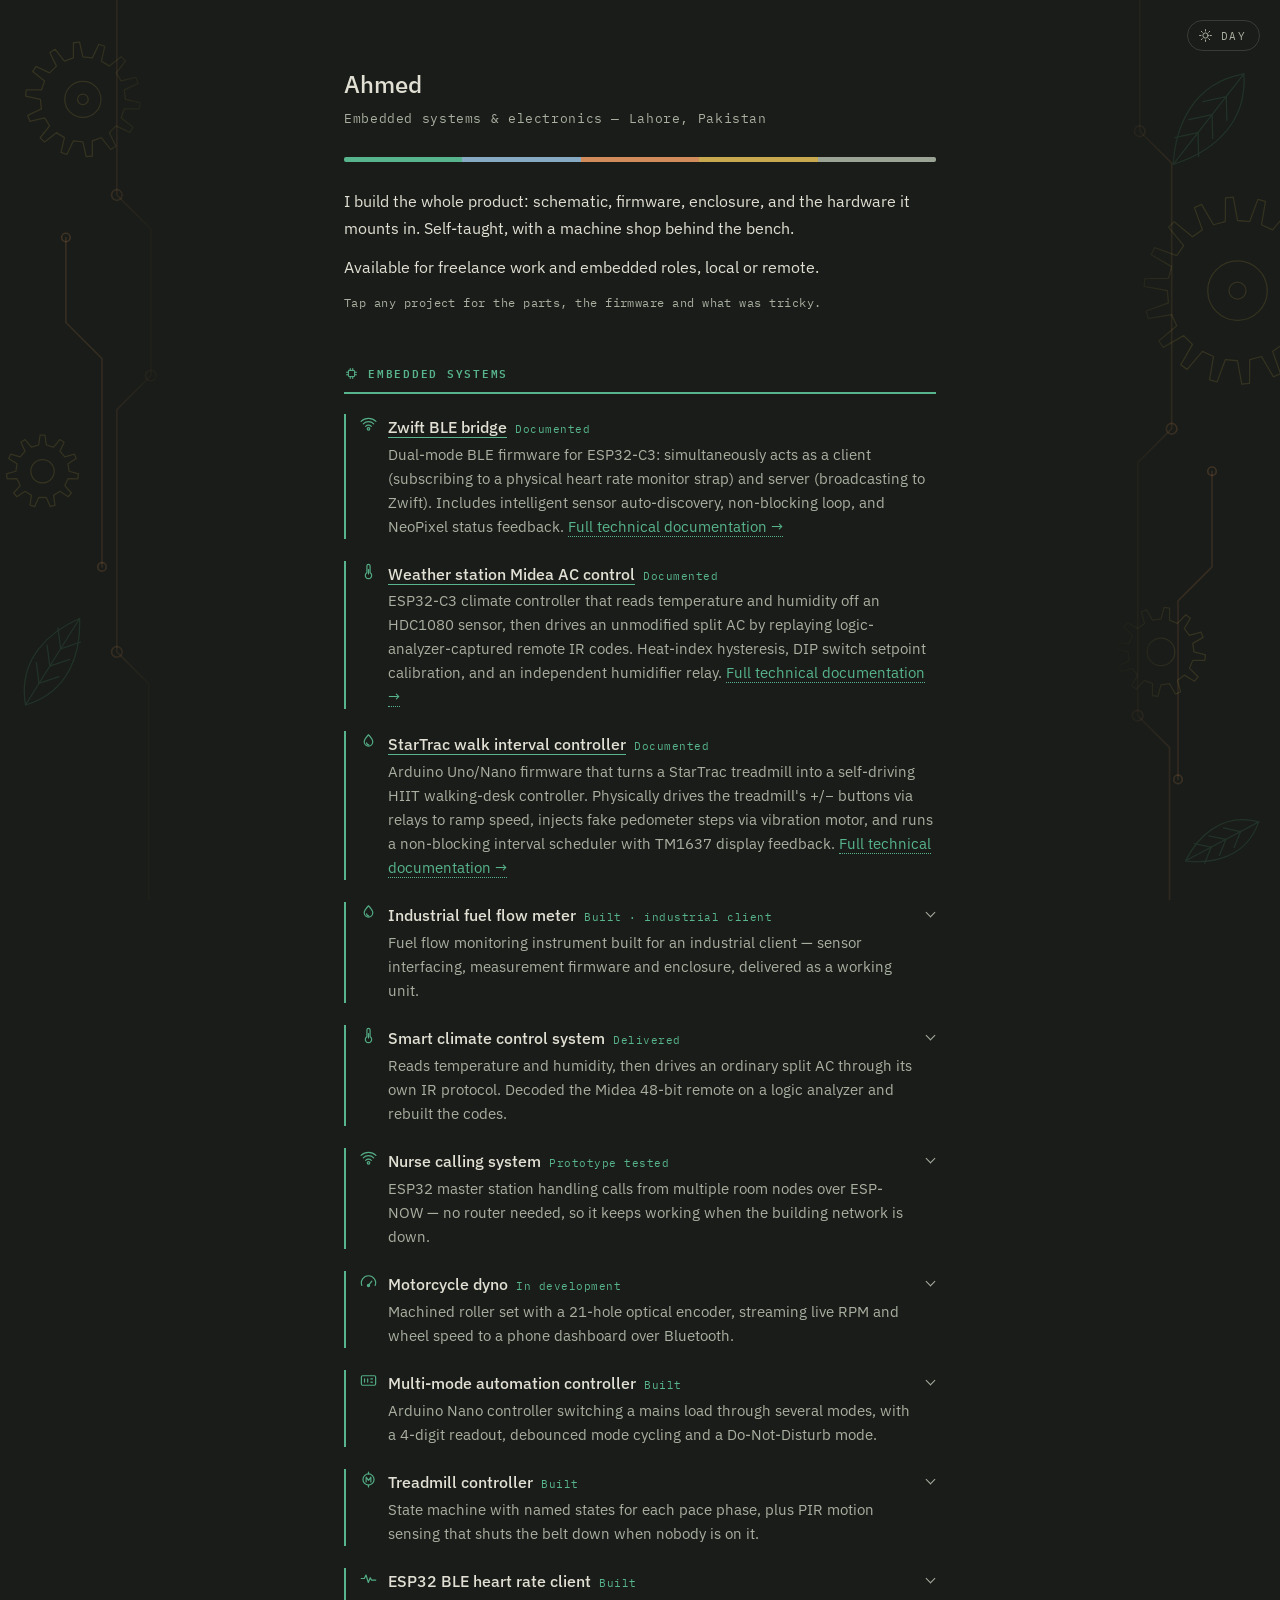
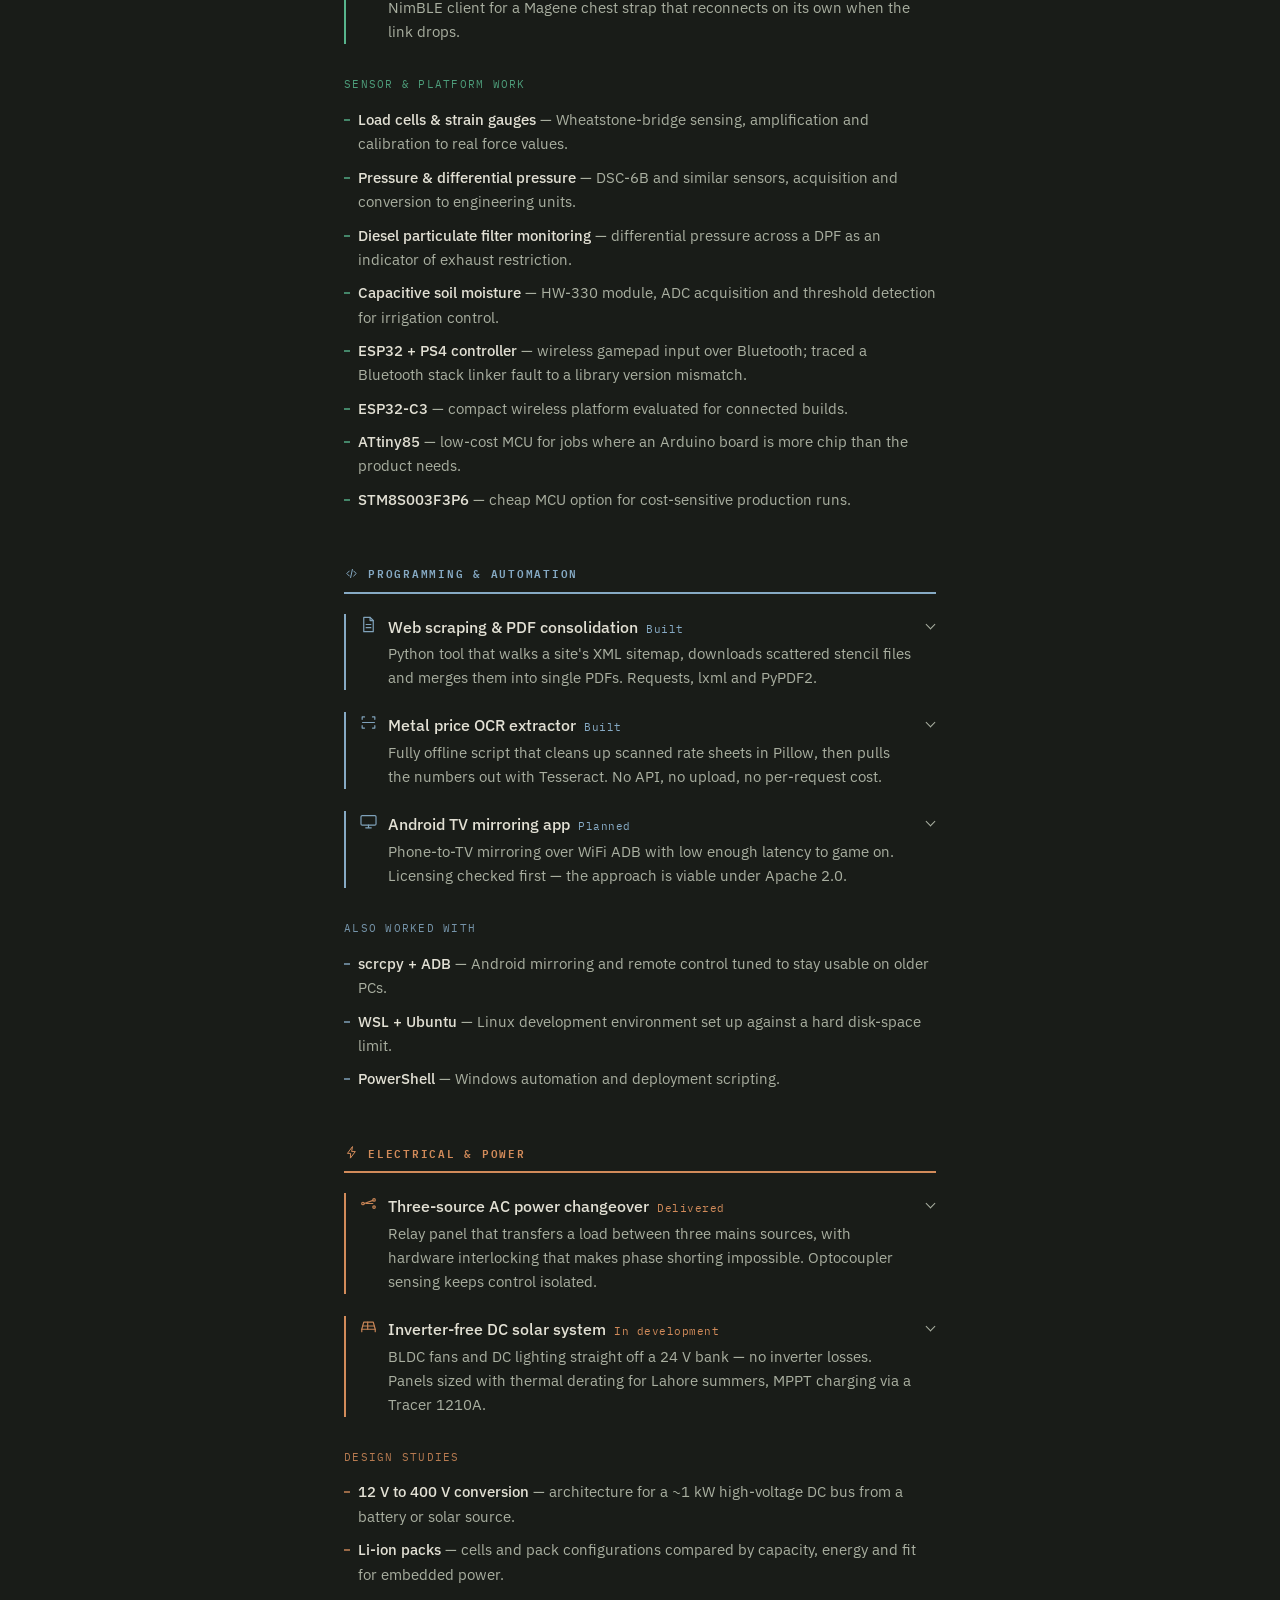
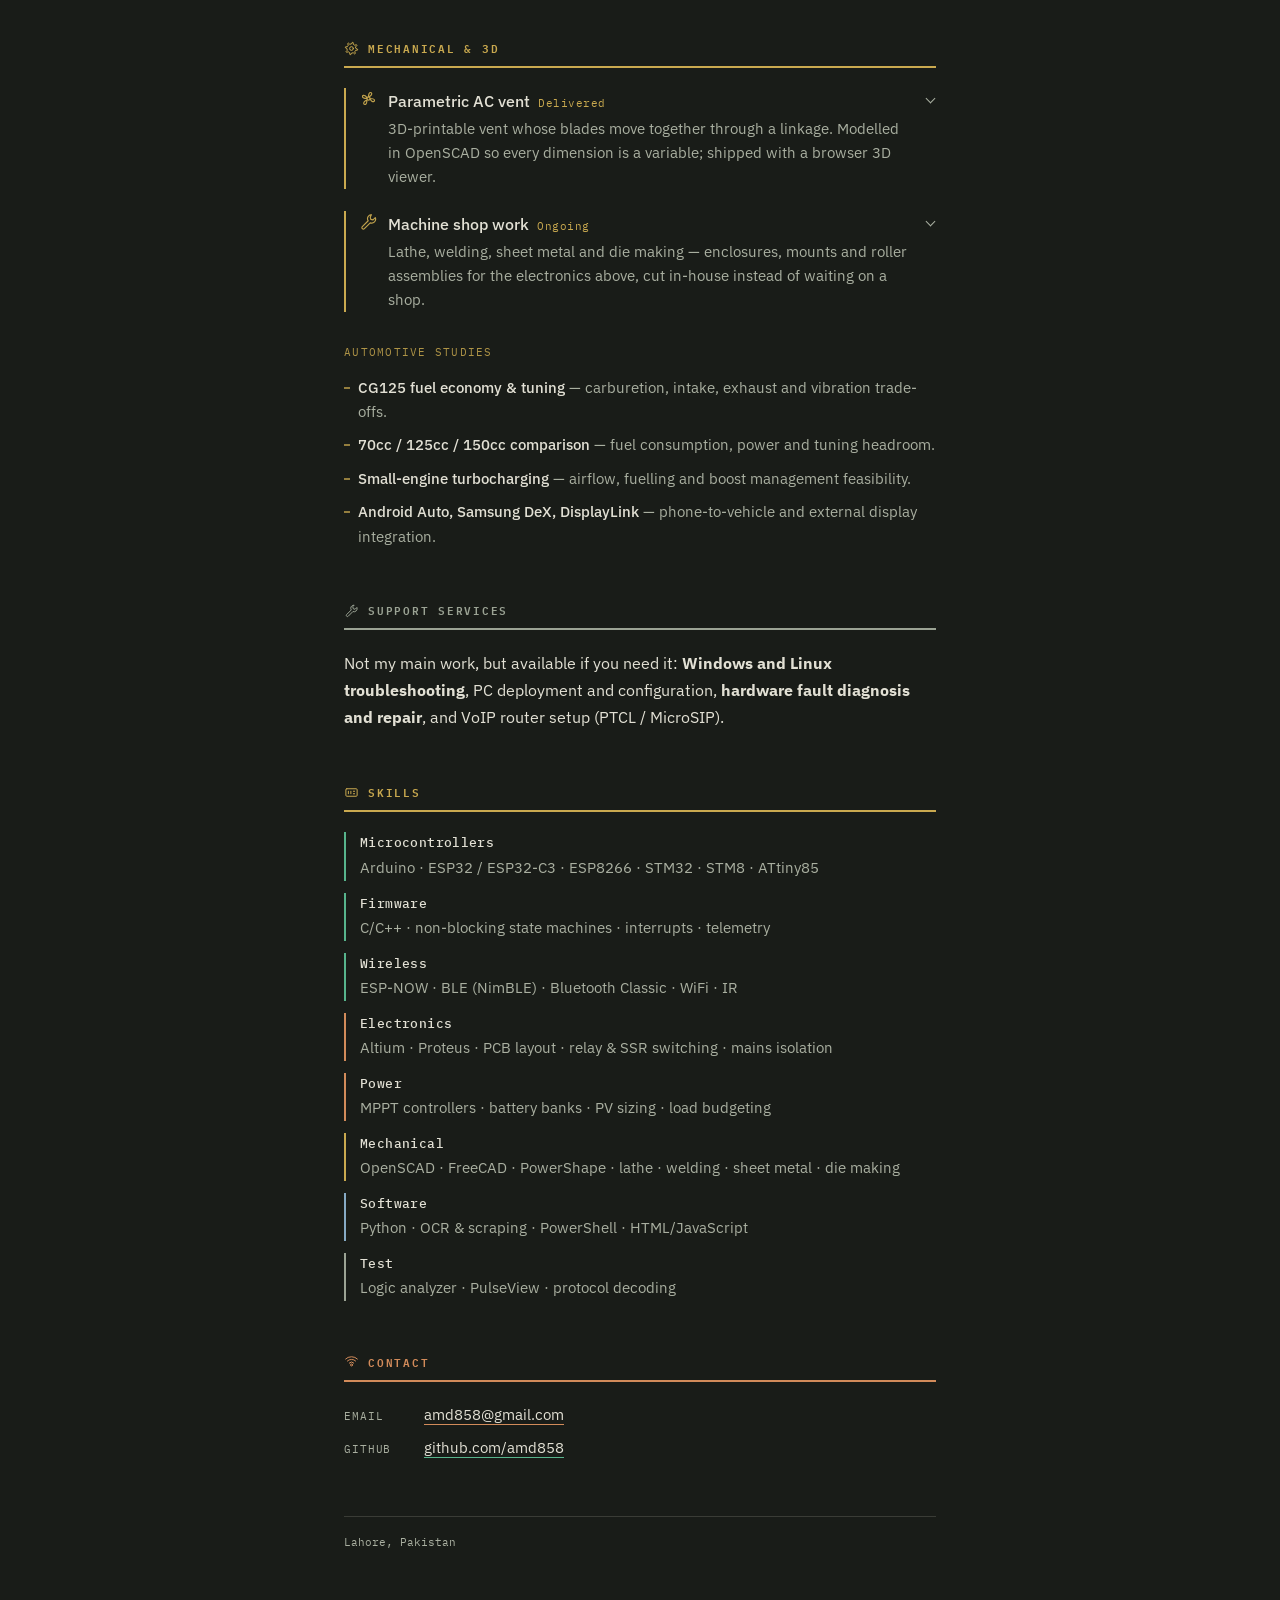
==== index.html @ 2e960e80 "Rebuild project docs with sidebar TOC, diagrams, and function reference Replace all three embedded-s" ====
<!DOCTYPE html>
<html lang="en" data-theme="dark">
<head>
<meta charset="utf-8">
<meta name="viewport" content="width=device-width, initial-scale=1">
<title>Ahmed — Embedded Systems &amp; Electronics</title>
<meta name="description" content="Embedded systems and electronics developer in Lahore, Pakistan. Firmware, sensors, automation, power electronics and Python automation.">
<link rel="preconnect" href="https://fonts.googleapis.com">
<link rel="preconnect" href="https://fonts.gstatic.com" crossorigin>
<link href="https://fonts.googleapis.com/css2?family=IBM+Plex+Mono:wght@400;500&family=IBM+Plex+Sans:wght@400;500;600&display=swap" rel="stylesheet">
<style>
:root{
  --mono:"IBM Plex Mono",ui-monospace,Menlo,monospace;
  --accent:var(--green);
}
/* ---- night: warm graphite, low glare ---- */
html[data-theme="dark"]{
  color-scheme:dark;
  --paper:#191C18;   --ink:#E2E0D4;   --dim:#A9AFA0;
  --line:rgba(226,224,212,.16);
  --green:#57B48C;   --steel:#86AAC4; --copper:#D28B5A;
  --brass:#C9A94F;   --slate:#9BA394;
  --art-mech:.16; --art-trace:.15; --art-pad:.20; --art-leaf:.15;
  --weight:500;
}
/* ---- day: warm board stock, never pure white ---- */
html[data-theme="light"]{
  color-scheme:light;
  --paper:#E9E7DD;   --ink:#1B1D14;   --dim:#4E5348;
  --line:rgba(27,29,20,.16);
  --green:#0E5A3E;   --steel:#2E4A5E; --copper:#8F4A1E;
  --brass:#6F5417;   --slate:#414A42;
  --art-mech:.20; --art-trace:.18; --art-pad:.24; --art-leaf:.20;
  --weight:600;
}
*{box-sizing:border-box}
body{
  margin:0 auto; max-width:640px; padding:64px 24px 80px;
  background:var(--paper); color:var(--ink);
  font-family:"IBM Plex Sans",-apple-system,BlinkMacSystemFont,"Segoe UI",sans-serif;
  font-size:16px; line-height:1.68; -webkit-font-smoothing:antialiased;
  text-rendering:optimizeLegibility;
}
h1{font-size:1.5rem; font-weight:var(--weight); margin:0 0 4px; letter-spacing:.005em;
  color:var(--ink)}
.role{font-family:var(--mono); font-size:12.5px; letter-spacing:.05em;
  color:var(--dim); margin:0 0 28px}
.band{display:flex; height:5px; margin:0 0 26px; border-radius:2px; overflow:hidden}
.band i{flex:1}
.band i:nth-child(1){background:var(--green)}
.band i:nth-child(2){background:var(--steel)}
.band i:nth-child(3){background:var(--copper)}
.band i:nth-child(4){background:var(--brass)}
.band i:nth-child(5){background:var(--slate)}
.intro{margin:0 0 12px}
.hint{font-family:var(--mono); font-size:11.5px; color:var(--dim);
  letter-spacing:.04em}
section{--accent:var(--green)}
section.s-code{--accent:var(--steel)}
section.s-power{--accent:var(--copper)}
section.s-mech{--accent:var(--brass)}
section.s-support{--accent:var(--slate)}
h2{font-family:var(--mono); font-size:11px; font-weight:600;
  letter-spacing:.16em; text-transform:uppercase; color:var(--accent);
  margin:52px 0 20px; padding-bottom:9px; border-bottom:2px solid var(--accent);
  display:flex; align-items:center; gap:9px}
h2::before{content:""; width:9px; height:9px; background:var(--accent);
  border-radius:2px; flex:none}
.item{margin:0 0 22px; padding-left:14px; border-left:2px solid var(--accent)}
.item h3{color:var(--ink)}
.item h3{font-size:16px; font-weight:var(--weight); margin:0 0 2px; display:inline}
.tag{font-family:var(--mono); font-size:10.5px; color:var(--accent);
  letter-spacing:.05em; margin-left:8px; white-space:nowrap}
.item p{margin:2px 0 0; color:var(--dim); font-size:15px; line-height:1.6}
.sub{font-family:var(--mono); font-size:10.5px; letter-spacing:.12em;
  text-transform:uppercase; color:var(--accent); opacity:.85; margin:32px 0 14px}
.mini{margin:0 0 9px; font-size:14.5px; color:var(--dim); padding-left:14px;
  position:relative}
.mini::before{content:""; position:absolute; left:0; top:11px; width:6px; height:2px;
  background:var(--accent); opacity:.7}
.mini b{color:var(--ink); font-weight:var(--weight)}
.skills{margin:0; padding:0; list-style:none}
.skills li{margin-bottom:12px; font-size:15px; color:var(--dim)}
.skills li{padding-left:14px; border-left:2px solid var(--line)}
.skills li:nth-child(1),.skills li:nth-child(2),.skills li:nth-child(3){border-color:var(--green)}
.skills li:nth-child(4),.skills li:nth-child(5){border-color:var(--copper)}
.skills li:nth-child(6){border-color:var(--brass)}
.skills li:nth-child(7){border-color:var(--steel)}
.skills li:nth-child(8){border-color:var(--slate)}
.skills b{display:block; color:var(--ink); font-weight:var(--weight); font-size:13px;
  font-family:var(--mono); letter-spacing:.03em; margin-bottom:1px}
.contact{margin:0; padding:0; list-style:none}
.contact li{margin-bottom:8px; font-size:15px}
.contact a{color:var(--ink); text-decoration:none; border-bottom:1px solid var(--copper)}
.contact a:hover{color:var(--copper)}
.contact li:nth-child(2) a{border-color:var(--green)}
.contact li:nth-child(3) a{border-color:var(--steel)}
.contact li:nth-child(4) a{border-color:var(--brass)}
.contact span{font-family:var(--mono); font-size:11px; color:var(--dim);
  letter-spacing:.08em; text-transform:uppercase; margin-right:10px; display:inline-block;
  min-width:70px}
footer{margin-top:56px; padding-top:16px; border-top:1px solid var(--line);
  font-family:var(--mono); font-size:11px; color:var(--dim)}
:focus-visible{outline:2px solid var(--copper); outline-offset:2px}

/* ---------- expandable project detail ---------- */
details.item{padding-left:42px}
details.item summary{list-style:none; cursor:pointer; display:block; padding-right:22px}
details.item summary::-webkit-details-marker{display:none}
details.item summary:hover h3{color:var(--accent)}
.chev{position:absolute; right:2px; top:7px; width:7px; height:7px;
  border-right:1.5px solid var(--dim); border-bottom:1.5px solid var(--dim);
  transform:rotate(45deg); transition:transform .25s ease, border-color .25s ease}
details[open] .chev{transform:rotate(-135deg); border-color:var(--accent)}
details.item summary:hover .chev{border-color:var(--accent)}
.detail{margin:12px 0 4px; border-top:1px solid var(--line); padding-top:12px}
.detail .row{display:grid; grid-template-columns:78px 1fr; gap:12px; margin-bottom:9px}
.detail dt{font-family:var(--mono); font-size:10px; letter-spacing:.11em; text-transform:uppercase;
  color:var(--accent); padding-top:3px}
.detail dd{margin:0; font-size:14.5px; color:var(--dim); line-height:1.55}
.todo{font-style:italic; opacity:.75}
@media(max-width:520px){
  .detail .row{grid-template-columns:1fr; gap:2px; margin-bottom:12px}
  .detail dt{padding-top:0}
}


/* ---------- project & section symbols ---------- */
.item{position:relative; padding-left:42px}
.ico{position:absolute; left:13px; top:1px; width:19px; height:19px;
  fill:none; stroke:var(--accent); stroke-width:1.5;
  stroke-linecap:round; stroke-linejoin:round; opacity:.95}
h2 svg{width:15px; height:15px; fill:none; stroke:currentColor; stroke-width:1.6;
  stroke-linecap:round; stroke-linejoin:round; flex:none}
h2::before{display:none}
@media(max-width:420px){.item{padding-left:36px} .ico{left:10px; width:17px; height:17px}}


/* ---------- day / night switch ---------- */
.theme{position:fixed; top:20px; right:20px; z-index:5;
  display:flex; align-items:center; gap:8px;
  background:none; border:1px solid var(--line); border-radius:100px;
  padding:7px 13px 7px 10px; cursor:pointer; color:var(--dim);
  font-family:var(--mono); font-size:10.5px; letter-spacing:.12em; text-transform:uppercase;
  transition:color .3s, border-color .3s}
.theme:hover{color:var(--ink); border-color:var(--accent)}
.theme svg{width:15px; height:15px; fill:none; stroke:currentColor; stroke-width:1.6;
  stroke-linecap:round; flex:none}
.theme .moon{display:none}
html[data-theme="light"] .theme .sun{display:none}
html[data-theme="light"] .theme .moon{display:block}
@media(max-width:520px){.theme{top:12px; right:12px; padding:7px 10px}
  .theme .label{display:none}}

/* slow day <-> night crossfade — about two seconds, no hard flip */
body{transition:background-color 1.9s cubic-bezier(.4,0,.2,1)}
section,.item,.skills li,footer,.theme,.band i,h2,.deco-svg g{
  transition:border-color 1.9s cubic-bezier(.4,0,.2,1),
    stroke 1.9s cubic-bezier(.4,0,.2,1),
    fill 1.9s cubic-bezier(.4,0,.2,1),
    opacity 1.9s cubic-bezier(.4,0,.2,1)}

/* the change rolls down the page: each section turns a beat after the one above */
section:nth-of-type(1){transition-delay:.10s}
section:nth-of-type(2){transition-delay:.20s}
section:nth-of-type(3){transition-delay:.30s}
section:nth-of-type(4){transition-delay:.40s}
section:nth-of-type(5){transition-delay:.50s}
section:nth-of-type(6){transition-delay:.60s}
section:nth-of-type(7){transition-delay:.70s}
.deco-svg g{transition-delay:.25s}

/* text turns over quickly at the halfway mark, while the page is mid-tone —
   fading it slowly would drag every word through a moment of no contrast */
h1,h2,h3,p,li,a,span,b,footer,.role,.tag,.sub{
  transition:color .45s linear .8s}
.theme{transition:color .45s linear .8s, border-color 1.9s cubic-bezier(.4,0,.2,1),
  opacity .4s ease}

/* a slow band of light travelling across, like the sun going down */
.sweep{position:fixed; inset:-30% -60%; z-index:4; pointer-events:none; opacity:0;
  background:linear-gradient(115deg, transparent 30%, var(--accent) 50%, transparent 70%)}
.sweep.on{animation:sweep 2.2s cubic-bezier(.36,0,.25,1)}
@keyframes sweep{
  0%{opacity:0; transform:translate3d(-38%,-22%,0)}
  30%{opacity:.10}
  62%{opacity:.10}
  100%{opacity:0; transform:translate3d(38%,22%,0)}
}
.theme.busy{opacity:.5; pointer-events:none}

@media(prefers-reduced-motion:reduce){
  body,section,.item,.skills li,footer,.theme,.band i,h2,.deco-svg g,
  h1,h3,p,li,a,span,b,.role,.tag,.sub{
    transition:background-color .3s linear, color .3s linear, border-color .3s linear;
    transition-delay:0s}
  .sweep.on{animation:none}
}


/* ---------- background: gears, traces, leaves ---------- */
.deco{position:fixed; top:0; bottom:0; width:170px; pointer-events:none; z-index:0;
  overflow:hidden}
.deco-l{left:0; -webkit-mask-image:linear-gradient(to right,#000 55%,transparent 100%);
  mask-image:linear-gradient(to right,#000 55%,transparent 100%)}
.deco-r{right:0; -webkit-mask-image:linear-gradient(to left,#000 55%,transparent 100%);
  mask-image:linear-gradient(to left,#000 55%,transparent 100%)}
.deco-svg{width:100%; height:100%; display:block}
.deco-svg g{fill:none; stroke-linecap:round; stroke-linejoin:round}
.ln-mech{stroke:var(--brass); stroke-width:1.2; opacity:var(--art-mech)}
.ln-trace{stroke:var(--copper); stroke-width:1.6; opacity:var(--art-trace)}
.ln-pad{stroke:var(--copper); stroke-width:1.6; fill:var(--paper); opacity:var(--art-pad)}
.ln-leaf{stroke:var(--green); stroke-width:1.2; opacity:var(--art-leaf)}
body>h1,body>.role,body>.band,body>.intro,body>section,body>footer{position:relative; z-index:1}
@media(max-width:1040px){.deco{display:none}}
@media(prefers-reduced-motion:no-preference){
  .deco-svg{animation:deco-in 1.2s ease both}
  @keyframes deco-in{from{opacity:0}to{opacity:1}}
}

</style>
</head>
<body>
<svg class="sprite" aria-hidden="true" style="display:none">
<defs>
<symbol id="i-chip" viewBox="0 0 24 24"><rect x="7" y="7" width="10" height="10" rx="1"/><path d="M10 4v3M14 4v3M10 17v3M14 17v3M4 10h3M4 14h3M17 10h3M17 14h3"/></symbol>
<symbol id="i-code" viewBox="0 0 24 24"><path d="M8.5 8 4.5 12l4 4M15.5 8l4 4-4 4M13.4 5.5l-2.8 13"/></symbol>
<symbol id="i-bolt" viewBox="0 0 24 24"><path d="M13.2 3 5.5 13.4h5.1L10.2 21l7.9-10.5h-5.2z"/></symbol>
<symbol id="i-gear" viewBox="0 0 24 24"><path d="M19.4 12.0 L21.9 13.3 L21.6 14.6 L18.8 14.8 L17.2 17.2 L18.1 19.9 L17.0 20.7 L14.8 18.8 L12.0 19.4 L10.7 21.9 L9.4 21.6 L9.2 18.8 L6.8 17.2 L4.1 18.1 L3.3 17.0 L5.2 14.8 L4.6 12.0 L2.1 10.7 L2.4 9.4 L5.2 9.2 L6.8 6.8 L5.9 4.1 L7.0 3.3 L9.2 5.2 L12.0 4.6 L13.3 2.1 L14.6 2.4 L14.8 5.2 L17.2 6.8 L19.9 5.9 L20.7 7.0 L18.8 9.2 Z"/><circle cx="12" cy="12" r="3"/></symbol>
<symbol id="i-tools" viewBox="0 0 24 24"><path d="M15.6 3.4a5 5 0 0 0-4 7.7L4.2 18.5a1.8 1.8 0 0 0 2.6 2.6l7.4-7.4a5 5 0 0 0 6.4-6.6l-2.9 2.9-2.8-.7-.7-2.8z"/></symbol>
<symbol id="i-flow" viewBox="0 0 24 24"><path d="M12 3.5c3.4 3.6 5.4 6.3 5.4 8.9A5.4 5.4 0 0 1 6.6 12.4c0-2.6 2-5.3 5.4-8.9z"/><path d="M9.6 13.6a2.7 2.7 0 0 0 2.7 2.6"/></symbol>
<symbol id="i-temp" viewBox="0 0 24 24"><path d="M14 13.6V5a2 2 0 1 0-4 0v8.6a4 4 0 1 0 4 0z"/><path d="M12 9.5v5.6"/></symbol>
<symbol id="i-signal" viewBox="0 0 24 24"><circle cx="12" cy="17.5" r="1.6"/><path d="M8.4 14.4a5 5 0 0 1 7.2 0M5.4 11.2a9.3 9.3 0 0 1 13.2 0M2.6 8a13.4 13.4 0 0 1 18.8 0"/></symbol>
<symbol id="i-gauge" viewBox="0 0 24 24"><path d="M3.6 17a9 9 0 1 1 16.8 0"/><path d="M12 17l4.2-5.4"/><circle cx="12" cy="17" r="1.4"/></symbol>
<symbol id="i-display" viewBox="0 0 24 24"><rect x="3" y="6" width="18" height="12" rx="1.5"/><path d="M7 10v4M11 10v4M15 10h2M15 14h2"/></symbol>
<symbol id="i-motor" viewBox="0 0 24 24"><circle cx="12" cy="12" r="7"/><path d="M9 15V9l3 4 3-4v6M12 5V2.5M12 21.5V19"/></symbol>
<symbol id="i-pulse" viewBox="0 0 24 24"><path d="M2.8 12h4l2-4.4 3 9.4 2.4-6 1.6 3h5.4"/></symbol>
<symbol id="i-doc" viewBox="0 0 24 24"><path d="M6 3h8l4 4v14H6z"/><path d="M14 3v4h4M9 12h6M9 16h6"/></symbol>
<symbol id="i-scan" viewBox="0 0 24 24"><path d="M4 8V5h3M20 8V5h-3M4 16v3h3M20 16v3h-3"/><path d="M4.5 12h15"/></symbol>
<symbol id="i-screen" viewBox="0 0 24 24"><rect x="2.5" y="4.5" width="19" height="12" rx="1.5"/><path d="M8.5 20h7M12 16.5V20"/></symbol>
<symbol id="i-switch" viewBox="0 0 24 24"><circle cx="5" cy="12" r="1.6"/><circle cx="19" cy="7.5" r="1.6"/><circle cx="19" cy="16.5" r="1.6"/><path d="M6.6 12 17.6 8"/><path d="M9 12h8.4"/></symbol>
<symbol id="i-solar" viewBox="0 0 24 24"><path d="M3.5 15.5 6 6.5h12l2.5 9z"/><path d="M4.8 11.4h14.4M11 6.5v9M20.5 15.5v3M3.5 15.5v3"/></symbol>
<symbol id="i-fan" viewBox="0 0 24 24"><circle cx="12" cy="12" r="2"/><path d="M12 10c0-3.6.9-5.6 2.6-5.6 1.4 0 2 1.6.8 3.4-.8 1.2-2 2-3.4 2.2M14 12c3.6 0 5.6.9 5.6 2.6 0 1.4-1.6 2-3.4.8-1.2-.8-2-2-2.2-3.4M10 14c0 3.6-.9 5.6-2.6 5.6-1.4 0-2-1.6-.8-3.4.8-1.2 2-2 3.4-2.2M10 12c-3.6 0-5.6-.9-5.6-2.6 0-1.4 1.6-2 3.4-.8 1.2.8 2 2 2.2 3.4"/></symbol>
</defs>
</svg>

<button class="theme" id="themeBtn" type="button" aria-pressed="false"
  aria-label="Switch between day and night">
  <svg class="sun" viewBox="0 0 24 24" aria-hidden="true"><circle cx="12" cy="12" r="4.2"/>
    <path d="M12 2.6v2.2M12 19.2v2.2M2.6 12h2.2M19.2 12h2.2M5.3 5.3l1.6 1.6M17.1 17.1l1.6 1.6M18.7 5.3l-1.6 1.6M6.9 17.1l-1.6 1.6"/></svg>
  <svg class="moon" viewBox="0 0 24 24" aria-hidden="true">
    <path d="M20.5 14.6A8.6 8.6 0 0 1 9.4 3.5a8.6 8.6 0 1 0 11.1 11.1z"/></svg>
  <span class="label">Night</span>
</button>
<div class="sweep" id="sweep" aria-hidden="true"></div>

<div class="deco deco-l"><svg class="deco-svg" viewBox="0 0 160 900" preserveAspectRatio="xMinYMid slice" aria-hidden="true">
  <g class="ln-mech">
    <path d="M118.0 120.0 L131.9 123.1 L131.3 128.9 L117.0 128.9 L114.0 137.4 L125.2 146.2 L122.1 151.1 L109.3 144.9 L102.9 151.3 L109.1 164.1 L104.2 167.2 L95.4 156.0 L86.9 159.0 L86.9 173.3 L81.1 173.9 L78.0 160.0 L69.1 159.0 L62.9 171.9 L57.4 169.9 L60.6 156.0 L53.1 151.3 L41.9 160.2 L37.8 156.1 L46.7 144.9 L42.0 137.4 L28.1 140.6 L26.1 135.1 L39.0 128.9 L38.0 120.0 L24.1 116.9 L24.7 111.1 L39.0 111.1 L42.0 102.6 L30.8 93.8 L33.9 88.9 L46.7 95.1 L53.1 88.7 L46.9 75.9 L51.8 72.8 L60.6 84.0 L69.1 81.0 L69.1 66.7 L74.9 66.1 L78.0 80.0 L86.9 81.0 L93.1 68.1 L98.6 70.1 L95.4 84.0 L102.9 88.7 L114.1 79.8 L118.2 83.9 L109.3 95.1 L114.0 102.6 L127.9 99.4 L129.9 104.9 L117.0 111.1 Z"/><circle cx="78" cy="120" r="17"/><circle cx="78" cy="120" r="5"/>
    <path d="M65.0 470.0 L73.9 472.5 L73.2 477.1 L64.0 477.0 L61.0 483.5 L67.2 490.5 L64.1 494.0 L56.4 488.9 L50.4 492.7 L51.8 501.9 L47.3 503.2 L43.6 494.7 L36.4 494.7 L32.7 503.2 L28.2 501.9 L29.6 492.7 L23.6 488.9 L15.9 494.0 L12.8 490.5 L19.0 483.5 L16.0 477.0 L6.8 477.1 L6.1 472.5 L15.0 470.0 L16.0 463.0 L8.2 458.0 L10.1 453.8 L19.0 456.5 L23.6 451.1 L19.7 442.7 L23.6 440.2 L29.6 447.3 L36.4 445.3 L37.7 436.1 L42.3 436.1 L43.6 445.3 L50.4 447.3 L56.4 440.2 L60.3 442.7 L56.4 451.1 L61.0 456.5 L69.9 453.8 L71.8 458.0 L64.0 463.0 Z"/><circle cx="40" cy="470" r="11"/>
  </g>
  <g class="ln-trace">
    <path d="M110 -10 L110 210 L142 242 L142 380 L110 412 L110 640 L140 670 L140 910"/>
    <path d="M62 250 L62 330 L96 364 L96 560"/>
  </g>
  <g class="ln-pad">
    <circle cx="110" cy="210" r="5"/><circle cx="142" cy="380" r="5"/>
    <circle cx="110" cy="640" r="5"/><circle cx="96" cy="560" r="4"/>
    <circle cx="62" cy="250" r="4"/>
  </g>
  <g class="ln-leaf">
    <path d="M24.0 690.0 C67.2 677.4 76.1 637.7 74.9 608.6 C48.2 620.2 16.4 645.6 24.0 690.0 Z"/><path d="M24.0 690.0 L74.9 608.6"/><path d="M36.7 669.6 L55.5 663.3"/><path d="M36.7 669.6 L34.2 649.9"/><path d="M46.9 653.4 L65.7 647.0"/><path d="M46.9 653.4 L44.3 633.7"/><path d="M57.1 637.1 L75.9 630.7"/><path d="M57.1 637.1 L54.5 617.4"/>
  </g>
</svg></div>
<div class="deco deco-r"><svg class="deco-svg" viewBox="0 0 160 900" preserveAspectRatio="xMaxYMid slice" aria-hidden="true">
  <g class="ln-mech">
    <path d="M186.0 300.0 L207.9 304.0 L207.3 311.3 L185.0 311.5 L182.0 322.6 L201.2 333.8 L198.1 340.5 L177.2 333.0 L170.6 342.4 L184.8 359.6 L179.6 364.8 L162.4 350.6 L153.0 357.2 L160.5 378.1 L153.8 381.2 L142.6 362.0 L131.5 365.0 L131.3 387.3 L124.0 387.9 L120.0 366.0 L108.5 365.0 L100.8 385.9 L93.7 384.0 L97.4 362.0 L87.0 357.2 L72.6 374.1 L66.6 369.9 L77.6 350.6 L69.4 342.4 L50.1 353.4 L45.9 347.4 L62.8 333.0 L58.0 322.6 L36.0 326.3 L34.1 319.2 L55.0 311.5 L54.0 300.0 L32.1 296.0 L32.7 288.7 L55.0 288.5 L58.0 277.4 L38.8 266.2 L41.9 259.5 L62.8 267.0 L69.4 257.6 L55.2 240.4 L60.4 235.2 L77.6 249.4 L87.0 242.8 L79.5 221.9 L86.2 218.8 L97.4 238.0 L108.5 235.0 L108.7 212.7 L116.0 212.1 L120.0 234.0 L131.5 235.0 L139.2 214.1 L146.3 216.0 L142.6 238.0 L153.0 242.8 L167.4 225.9 L173.4 230.1 L162.4 249.4 L170.6 257.6 L189.9 246.6 L194.1 252.6 L177.2 267.0 L182.0 277.4 L204.0 273.7 L205.9 280.8 L185.0 288.5 Z"/><circle cx="120" cy="300" r="28"/><circle cx="120" cy="300" r="8"/>
    <path d="M79.0 640.0 L89.9 642.9 L89.2 648.1 L77.9 648.0 L74.8 655.5 L82.9 663.4 L79.6 667.6 L69.9 661.9 L63.5 666.8 L66.5 677.7 L61.6 679.7 L56.0 669.9 L48.0 671.0 L45.1 681.9 L39.9 681.2 L40.0 669.9 L32.5 666.8 L24.6 674.9 L20.4 671.6 L26.1 661.9 L21.2 655.5 L10.3 658.5 L8.3 653.6 L18.1 648.0 L17.0 640.0 L6.1 637.1 L6.8 631.9 L18.1 632.0 L21.2 624.5 L13.1 616.6 L16.4 612.4 L26.1 618.1 L32.5 613.2 L29.5 602.3 L34.4 600.3 L40.0 610.1 L48.0 609.0 L50.9 598.1 L56.1 598.8 L56.0 610.1 L63.5 613.2 L71.4 605.1 L75.6 608.4 L69.9 618.1 L74.8 624.5 L85.7 621.5 L87.7 626.4 L77.9 632.0 Z"/><circle cx="48" cy="640" r="13"/>
  </g>
  <g class="ln-trace">
    <path d="M28 -10 L28 150 L58 180 L58 430 L26 462 L26 700 L56 730 L56 910"/>
    <path d="M96 470 L96 560 L64 592 L64 760"/>
  </g>
  <g class="ln-pad">
    <circle cx="28" cy="150" r="5"/><circle cx="58" cy="430" r="5"/>
    <circle cx="26" cy="700" r="5"/><circle cx="96" cy="470" r="4"/>
    <circle cx="64" cy="760" r="4"/>
  </g>
  <g class="ln-leaf">
    <path d="M126.0 96.0 C75.9 104.9 61.4 148.3 59.5 181.1 C90.9 171.3 129.5 146.7 126.0 96.0 Z"/><path d="M126.0 96.0 L59.5 181.1"/><path d="M109.4 117.3 L87.5 122.1"/><path d="M109.4 117.3 L110.0 139.7"/><path d="M96.1 134.3 L74.2 139.1"/><path d="M96.1 134.3 L96.7 156.7"/><path d="M82.8 151.3 L60.9 156.1"/><path d="M82.8 151.3 L83.4 173.7"/>
    <path d="M140.0 800.0 C104.2 790.7 81.9 815.3 71.1 836.6 C94.8 839.6 127.6 834.9 140.0 800.0 Z"/><path d="M140.0 800.0 L71.1 836.6"/><path d="M122.8 809.2 L106.8 805.7"/><path d="M122.8 809.2 L116.7 824.3"/><path d="M109.0 816.5 L93.1 813.1"/><path d="M109.0 816.5 L102.9 831.6"/><path d="M95.2 823.8 L79.3 820.4"/><path d="M95.2 823.8 L89.1 838.9"/>
  </g>
</svg></div>


<h1>Ahmed</h1>
<p class="role">Embedded systems &amp; electronics — Lahore, Pakistan</p>
<div class="band" aria-hidden="true"><i></i><i></i><i></i><i></i><i></i></div>

<p class="intro">I build the whole product: schematic, firmware, enclosure, and the hardware it
mounts in. Self-taught, with a machine shop behind the bench.</p>
<p class="intro">Available for freelance work and embedded roles, local or remote.</p>
<p class="intro hint">Tap any project for the parts, the firmware and what was tricky.</p>

<section class="s-embed">
<h2><svg><use href="#i-chip"/></svg>Embedded systems</h2>

<div class="item">
  <svg class="ico"><use href="#i-signal"/></svg><h3><a href="zwift-bridge.html" style="color:inherit; text-decoration:none; border-bottom:1px solid var(--accent)">Zwift BLE bridge</a></h3><span class="tag">Documented</span><p>Dual-mode BLE firmware for ESP32-C3: simultaneously acts as a client (subscribing to a physical heart rate monitor strap) and server (broadcasting to Zwift). Includes intelligent sensor auto-discovery, non-blocking loop, and NeoPixel status feedback. <a href="zwift-bridge.html" style="color:var(--accent); text-decoration:none; border-bottom:1px dotted">Full technical documentation →</a></p>
</div>

<div class="item">
  <svg class="ico"><use href="#i-temp"/></svg><h3><a href="weather-station-midea.html" style="color:inherit; text-decoration:none; border-bottom:1px solid var(--accent)">Weather station Midea AC control</a></h3><span class="tag">Documented</span><p>ESP32-C3 climate controller that reads temperature and humidity off an HDC1080 sensor, then drives an unmodified split AC by replaying logic-analyzer-captured remote IR codes. Heat-index hysteresis, DIP switch setpoint calibration, and an independent humidifier relay. <a href="weather-station-midea.html" style="color:var(--accent); text-decoration:none; border-bottom:1px dotted">Full technical documentation →</a></p>
</div>

<div class="item">
  <svg class="ico"><use href="#i-flow"/></svg><h3><a href="startrac-walk-intervals.html" style="color:inherit; text-decoration:none; border-bottom:1px solid var(--accent)">StarTrac walk interval controller</a></h3><span class="tag">Documented</span><p>Arduino Uno/Nano firmware that turns a StarTrac treadmill into a self-driving HIIT walking-desk controller. Physically drives the treadmill's +/− buttons via relays to ramp speed, injects fake pedometer steps via vibration motor, and runs a non-blocking interval scheduler with TM1637 display feedback. <a href="startrac-walk-intervals.html" style="color:var(--accent); text-decoration:none; border-bottom:1px dotted">Full technical documentation →</a></p>
</div>

<details class="item">
  <summary><svg class="ico"><use href="#i-flow"/></svg><h3>Industrial fuel flow meter</h3><span class="tag">Built · industrial client</span><p>Fuel flow monitoring instrument built for an industrial client — sensor interfacing,
  measurement firmware and enclosure, delivered as a working unit.</p>
  <span class="chev" aria-hidden="true"></span></summary>
  <div class="detail"><div class="row"><dt>Hardware</dt><dd>Fuel flow sensor · measurement board · field enclosure · operator readout</dd></div><div class="row"><dt>Firmware</dt><dd>Embedded C/C++ · pulse acquisition · pulse-to-flow conversion · totaliser display</dd></div><div class="row"><dt>Pin map</dt><dd><span class="todo">Not documented in your records — add yours here.</span></dd></div><div class="row"><dt>Notes</dt><dd>Built for an industrial environment rather than a bench: the enclosure, the readout and the wiring all had to survive the site and be usable by an operator with no instructions.</dd></div></div>
</details>

<details class="item">
  <summary><svg class="ico"><use href="#i-temp"/></svg><h3>Smart climate control system</h3><span class="tag">Delivered</span><p>Reads temperature and humidity, then drives an ordinary split AC through its own IR
  protocol. Decoded the Midea 48-bit remote on a logic analyzer and rebuilt the codes.</p>
  <span class="chev" aria-hidden="true"></span></summary>
  <div class="detail"><div class="row"><dt>Hardware</dt><dd>Arduino Nano · HDC1080 (I²C) · DHT sensor · IR transmitter LED · LCD · DIP switches</dd></div><div class="row"><dt>Firmware</dt><dd>Tick-based finite state machine · Midea 48-bit IR protocol · Pronto hex arrays</dd></div><div class="row"><dt>Pin map</dt><dd>HDC1080 sits on I²C, which is fixed to A4/A5 on a Nano. Confirm the rest against your build.</dd></div><div class="row"><dt>Notes</dt><dd>The IR side was reverse-engineered, not copied from a library. The remote's output was captured on a logic analyzer, decoded in PulseView, and rebuilt as Pronto arrays — which made it possible to generate temperature and mode commands the original remote never sent.</dd></div></div>
</details>

<details class="item">
  <summary><svg class="ico"><use href="#i-signal"/></svg><h3>Nurse calling system</h3><span class="tag">Prototype tested</span><p>ESP32 master station handling calls from multiple room nodes over ESP-NOW — no router
  needed, so it keeps working when the building network is down.</p>
  <span class="chev" aria-hidden="true"></span></summary>
  <div class="detail"><div class="row"><dt>Hardware</dt><dd>ESP32 · WS2812 addressable LEDs · push-button call inputs · buzzer</dd></div><div class="row"><dt>Firmware</dt><dd>ESP-NOW peer handling · per-node call state · dynamic LED status logic</dd></div><div class="row"><dt>Pin map</dt><dd><span class="todo">Not documented in your records — add yours here.</span></dd></div><div class="row"><dt>Notes</dt><dd>ESP-NOW was chosen over WiFi deliberately: no router, no DHCP, no association delay, so a press reaches the station in milliseconds and the system survives a building network outage. Worth checking on any rebuild: WS2812 data expects 5 V logic while the ESP32 drives 3.3 V, so a level shifter or a first sacrificial LED is usually needed.</dd></div></div>
</details>

<details class="item">
  <summary><svg class="ico"><use href="#i-gauge"/></svg><h3>Motorcycle dyno</h3><span class="tag">In development</span><p>Machined roller set with a 21-hole optical encoder, streaming live RPM and wheel speed
  to a phone dashboard over Bluetooth.</p>
  <span class="chev" aria-hidden="true"></span></summary>
  <div class="detail"><div class="row"><dt>Hardware</dt><dd>Arduino Nano · HC-05 Bluetooth · 21-hole optical disc encoder · 220 mm and 170 mm rollers</dd></div><div class="row"><dt>Firmware</dt><dd>Interrupt-driven pulse counting · non-blocking telemetry loop · Virtuino dashboard</dd></div><div class="row"><dt>Pin map</dt><dd>Pulse input has to sit on an interrupt-capable pin — D2 or D3 on a Nano.</dd></div><div class="row"><dt>Notes</dt><dd>21 holes give 21 edges per revolution, so wheel speed resolves finely enough to tell runs apart instead of just reporting a peak. Counting is done in an ISR and the maths outside it — doing the division inside the interrupt loses counts at high RPM.</dd></div></div>
</details>

<details class="item">
  <summary><svg class="ico"><use href="#i-display"/></svg><h3>Multi-mode automation controller</h3><span class="tag">Built</span><p>Arduino Nano controller switching a mains load through several modes, with a 4-digit
  readout, debounced mode cycling and a Do-Not-Disturb mode.</p>
  <span class="chev" aria-hidden="true"></span></summary>
  <div class="detail"><div class="row"><dt>Hardware</dt><dd>Arduino Nano · TM1637 4-digit display · solid-state relay · push buttons · active buzzer</dd></div><div class="row"><dt>Firmware</dt><dd>Named-state FSM · software debouncing · modulo mode cycling · timed output · DND flag</dd></div><div class="row"><dt>Pin map</dt><dd>TM1637 needs two GPIO (CLK and DIO) — any pair, not hardware I²C despite looking like it.</dd></div><div class="row"><dt>Notes</dt><dd>Modes are named states, not integers, so adding a mode doesn't mean rewriting the input handling. Debouncing is in software with state-change detection rather than a delay, which is what stops one press registering as three.</dd></div></div>
</details>

<details class="item">
  <summary><svg class="ico"><use href="#i-motor"/></svg><h3>Treadmill controller</h3><span class="tag">Built</span><p>State machine with named states for each pace phase, plus PIR motion sensing that shuts
  the belt down when nobody is on it.</p>
  <span class="chev" aria-hidden="true"></span></summary>
  <div class="detail"><div class="row"><dt>Hardware</dt><dd>Arduino · PIR motion sensor · motor drive interface · control panel</dd></div><div class="row"><dt>Firmware</dt><dd>States: STOP · SLOW · FAST · HIGH_PACE_PHASE · COOL_DOWN · PIR_INACTIVE</dd></div><div class="row"><dt>Pin map</dt><dd><span class="todo">Not documented in your records — add yours here.</span></dd></div><div class="row"><dt>Notes</dt><dd>Named states make the transition table read as behaviour instead of magic numbers. PIR modules have a retrigger jumper and an adjustable hold time — the inactivity timeout has to be longer than that hold or the belt cuts out on a walker standing still.</dd></div></div>
</details>

<details class="item">
  <summary><svg class="ico"><use href="#i-pulse"/></svg><h3>ESP32 BLE heart rate client</h3><span class="tag">Built</span><p>NimBLE client for a Magene chest strap that reconnects on its own when the link drops.</p>
  <span class="chev" aria-hidden="true"></span></summary>
  <div class="detail"><div class="row"><dt>Hardware</dt><dd>ESP32 · Magene BLE chest strap</dd></div><div class="row"><dt>Firmware</dt><dd>NimBLE-Arduino GATT client · heart rate notification subscribe · auto-reconnect</dd></div><div class="row"><dt>Pin map</dt><dd><span class="todo">Not documented in your records — add yours here.</span></dd></div><div class="row"><dt>Notes</dt><dd>NimBLE was used instead of the stock BLE stack for the smaller memory footprint. Reconnection is treated as normal operation, not an error: the client re-scans and re-subscribes without a reset when the strap goes out of range.</dd></div></div>
</details>

<p class="sub">Sensor &amp; platform work</p>
<p class="mini"><b>Load cells &amp; strain gauges</b> — Wheatstone-bridge sensing, amplification and calibration to real force values.</p>
<p class="mini"><b>Pressure &amp; differential pressure</b> — DSC-6B and similar sensors, acquisition and conversion to engineering units.</p>
<p class="mini"><b>Diesel particulate filter monitoring</b> — differential pressure across a DPF as an indicator of exhaust restriction.</p>
<p class="mini"><b>Capacitive soil moisture</b> — HW-330 module, ADC acquisition and threshold detection for irrigation control.</p>
<p class="mini"><b>ESP32 + PS4 controller</b> — wireless gamepad input over Bluetooth; traced a Bluetooth stack linker fault to a library version mismatch.</p>
<p class="mini"><b>ESP32-C3</b> — compact wireless platform evaluated for connected builds.</p>
<p class="mini"><b>ATtiny85</b> — low-cost MCU for jobs where an Arduino board is more chip than the product needs.</p>
<p class="mini"><b>STM8S003F3P6</b> — cheap MCU option for cost-sensitive production runs.</p>

</section>

<section class="s-code">
<h2><svg><use href="#i-code"/></svg>Programming &amp; automation</h2>

<details class="item">
  <summary><svg class="ico"><use href="#i-doc"/></svg><h3>Web scraping &amp; PDF consolidation</h3><span class="tag">Built</span><p>Python tool that walks a site's XML sitemap, downloads scattered stencil files and merges
  them into single PDFs. Requests, lxml and PyPDF2.</p>
  <span class="chev" aria-hidden="true"></span></summary>
  <div class="detail"><div class="row"><dt>Hardware</dt><dd>PC</dd></div><div class="row"><dt>Firmware</dt><dd>Python · Requests · lxml · PyPDF2 · XML sitemap parsing</dd></div><div class="row"><dt>Pin map</dt><dd><span class="todo">Not documented in your records — add yours here.</span></dd></div><div class="row"><dt>Notes</dt><dd>Written because the source files were spread over hundreds of pages with no index. The sitemap is parsed with lxml, links are fetched with Requests, and PyPDF2 merges the results into single documents.</dd></div></div>
</details>

<details class="item">
  <summary><svg class="ico"><use href="#i-scan"/></svg><h3>Metal price OCR extractor</h3><span class="tag">Built</span><p>Fully offline script that cleans up scanned rate sheets in Pillow, then pulls the numbers
  out with Tesseract. No API, no upload, no per-request cost.</p>
  <span class="chev" aria-hidden="true"></span></summary>
  <div class="detail"><div class="row"><dt>Hardware</dt><dd>PC</dd></div><div class="row"><dt>Firmware</dt><dd>Python · Tesseract OCR · Pillow pre-processing</dd></div><div class="row"><dt>Pin map</dt><dd><span class="todo">Not documented in your records — add yours here.</span></dd></div><div class="row"><dt>Notes</dt><dd>Runs fully offline — no API, no upload, no per-request cost. The Pillow pre-processing step is what makes it work: raw scans of rate sheets OCR badly until the contrast and threshold are cleaned up first.</dd></div></div>
</details>

<details class="item">
  <summary><svg class="ico"><use href="#i-screen"/></svg><h3>Android TV mirroring app</h3><span class="tag">Planned</span><p>Phone-to-TV mirroring over WiFi ADB with low enough latency to game on. Licensing checked
  first — the approach is viable under Apache 2.0.</p>
  <span class="chev" aria-hidden="true"></span></summary>
  <div class="detail"><div class="row"><dt>Hardware</dt><dd>Android TV device · Android phone · WiFi network</dd></div><div class="row"><dt>Firmware</dt><dd>Android app · WiFi ADB · scrcpy approach · Apache 2.0</dd></div><div class="row"><dt>Pin map</dt><dd><span class="todo">Not documented in your records — add yours here.</span></dd></div><div class="row"><dt>Notes</dt><dd>Started as a practical problem — getting a phone onto a TV without lag — and went through scrcpy and hardware alternatives before landing on a TV-side app as the missing piece. Licensing was checked before any code: the approach is viable under Apache 2.0.</dd></div></div>
</details>

<p class="sub">Also worked with</p>
<p class="mini"><b>scrcpy + ADB</b> — Android mirroring and remote control tuned to stay usable on older PCs.</p>
<p class="mini"><b>WSL + Ubuntu</b> — Linux development environment set up against a hard disk-space limit.</p>
<p class="mini"><b>PowerShell</b> — Windows automation and deployment scripting.</p>

</section>

<section class="s-power">
<h2><svg><use href="#i-bolt"/></svg>Electrical &amp; power</h2>

<details class="item">
  <summary><svg class="ico"><use href="#i-switch"/></svg><h3>Three-source AC power changeover</h3><span class="tag">Delivered</span><p>Relay panel that transfers a load between three mains sources, with hardware interlocking
  that makes phase shorting impossible. Optocoupler sensing keeps control isolated.</p>
  <span class="chev" aria-hidden="true"></span></summary>
  <div class="detail"><div class="row"><dt>Hardware</dt><dd>8-pin DPDT relays · time-delay relays · PC817 optocouplers · three-source AC input</dd></div><div class="row"><dt>Firmware</dt><dd>Hard-wired relay logic — no microcontroller in the safety path</dd></div><div class="row"><dt>Pin map</dt><dd><span class="todo">Not documented in your records — add yours here.</span></dd></div><div class="row"><dt>Notes</dt><dd>Source presence is sensed through optocouplers, so the control side stays galvanically isolated from mains. Transfer is break-before-make and the interlock is in the wiring, not in software — two sources physically cannot close at once, so a firmware bug can't short phases.</dd></div></div>
</details>

<details class="item">
  <summary><svg class="ico"><use href="#i-solar"/></svg><h3>Inverter-free DC solar system</h3><span class="tag">In development</span><p>BLDC fans and DC lighting straight off a 24 V bank — no inverter losses. Panels sized with
  thermal derating for Lahore summers, MPPT charging via a Tracer 1210A.</p>
  <span class="chev" aria-hidden="true"></span></summary>
  <div class="detail"><div class="row"><dt>Hardware</dt><dd>Tracer 1210A MPPT controller · 24 V AGM bank · PV array · BLDC fans · DC lighting</dd></div><div class="row"><dt>Firmware</dt><dd>Panel sizing with thermal derating · load budgeting · controller comparison</dd></div><div class="row"><dt>Pin map</dt><dd><span class="todo">Not documented in your records — add yours here.</span></dd></div><div class="row"><dt>Notes</dt><dd>No inverter in the load path, so the conversion losses disappear. Panels were sized on derated output for Lahore summer ambient, not nameplate rating — a panel at 45 °C doesn't produce the number on the sticker. Tracer 1012A and lithium storage were evaluated against this configuration.</dd></div></div>
</details>

<p class="sub">Design studies</p>
<p class="mini"><b>12 V to 400 V conversion</b> — architecture for a ~1 kW high-voltage DC bus from a battery or solar source.</p>
<p class="mini"><b>Li-ion packs</b> — cells and pack configurations compared by capacity, energy and fit for embedded power.</p>

</section>

<section class="s-mech">
<h2><svg><use href="#i-gear"/></svg>Mechanical &amp; 3D</h2>

<details class="item">
  <summary><svg class="ico"><use href="#i-fan"/></svg><h3>Parametric AC vent</h3><span class="tag">Delivered</span><p>3D-printable vent whose blades move together through a linkage. Modelled in OpenSCAD so
  every dimension is a variable; shipped with a browser 3D viewer.</p>
  <span class="chev" aria-hidden="true"></span></summary>
  <div class="detail"><div class="row"><dt>Hardware</dt><dd>3D-printed blades, linkage and housing</dd></div><div class="row"><dt>Firmware</dt><dd>OpenSCAD parametric model · single-file HTML/JavaScript 3D viewer</dd></div><div class="row"><dt>Pin map</dt><dd><span class="todo">Not documented in your records — add yours here.</span></dd></div><div class="row"><dt>Notes</dt><dd>Every dimension is a variable, so the model regenerates for a different duct size without redrawing geometry. The linkage was solved so one control input sets all blade angles at once. Delivered with a browser viewer so the client needed nothing installed.</dd></div></div>
</details>

<details class="item">
  <summary><svg class="ico"><use href="#i-tools"/></svg><h3>Machine shop work</h3><span class="tag">Ongoing</span><p>Lathe, welding, sheet metal and die making — enclosures, mounts and roller assemblies for
  the electronics above, cut in-house instead of waiting on a shop.</p>
  <span class="chev" aria-hidden="true"></span></summary>
  <div class="detail"><div class="row"><dt>Hardware</dt><dd>Lathe · welder · sheet metal tooling · dies</dd></div><div class="row"><dt>Pin map</dt><dd><span class="todo">Not documented in your records — add yours here.</span></dd></div><div class="row"><dt>Notes</dt><dd>Enclosures, mounts, brackets and the dyno roller assembly are cut in-house. It removes the usual bottleneck where a finished board waits weeks on a fabrication shop.</dd></div></div>
</details>

<p class="sub">Automotive studies</p>
<p class="mini"><b>CG125 fuel economy &amp; tuning</b> — carburetion, intake, exhaust and vibration trade-offs.</p>
<p class="mini"><b>70cc / 125cc / 150cc comparison</b> — fuel consumption, power and tuning headroom.</p>
<p class="mini"><b>Small-engine turbocharging</b> — airflow, fuelling and boost management feasibility.</p>
<p class="mini"><b>Android Auto, Samsung DeX, DisplayLink</b> — phone-to-vehicle and external display integration.</p>

</section>

<section class="s-support">
<h2><svg><use href="#i-tools"/></svg>Support services</h2>
<p class="intro">Not my main work, but available if you need it: <b>Windows and Linux
troubleshooting</b>, PC deployment and configuration, <b>hardware fault diagnosis and repair</b>,
and VoIP router setup (PTCL / MicroSIP).</p>

</section>

<section class="s-mech">
<h2><svg><use href="#i-display"/></svg>Skills</h2>
<ul class="skills">
  <li><b>Microcontrollers</b>Arduino · ESP32 / ESP32-C3 · ESP8266 · STM32 · STM8 · ATtiny85</li>
  <li><b>Firmware</b>C/C++ · non-blocking state machines · interrupts · telemetry</li>
  <li><b>Wireless</b>ESP-NOW · BLE (NimBLE) · Bluetooth Classic · WiFi · IR</li>
  <li><b>Electronics</b>Altium · Proteus · PCB layout · relay &amp; SSR switching · mains isolation</li>
  <li><b>Power</b>MPPT controllers · battery banks · PV sizing · load budgeting</li>
  <li><b>Mechanical</b>OpenSCAD · FreeCAD · PowerShape · lathe · welding · sheet metal · die making</li>
  <li><b>Software</b>Python · OCR &amp; scraping · PowerShell · HTML/JavaScript</li>
  <li><b>Test</b>Logic analyzer · PulseView · protocol decoding</li>
</ul>

</section>

<section class="s-power">
<h2><svg><use href="#i-signal"/></svg>Contact</h2>
<ul class="contact">
  <li><span>Email</span><a href="mailto:amd858@gmail.com">amd858@gmail.com</a></li>
  <li><span>GitHub</span><a href="https://github.com/amd858">github.com/amd858</a></li>
</ul>

</section>

<footer>Lahore, Pakistan</footer>


<script>
(function(){
  var root=document.documentElement, btn=document.getElementById('themeBtn'),
      sweep=document.getElementById('sweep'), label=btn.querySelector('.label'), saved=null;
  try{ saved=localStorage.getItem('theme'); }catch(e){}
  var start = saved || 'dark';
  apply(start,false);

  function apply(mode,animate){
    root.setAttribute('data-theme',mode);
    btn.setAttribute('aria-pressed', mode==='light' ? 'true' : 'false');
    label.textContent = mode==='dark' ? 'Day' : 'Night';
    try{ localStorage.setItem('theme',mode); }catch(e){}
    if(animate){
      sweep.classList.remove('on'); void sweep.offsetWidth; sweep.classList.add('on');
    }
  }
  var busy=false;
  btn.addEventListener('click',function(){
    if(busy) return;
    busy=true; btn.classList.add('busy');
    apply(root.getAttribute('data-theme')==='dark' ? 'light' : 'dark', true);
    setTimeout(function(){ busy=false; btn.classList.remove('busy'); }, 2200);
  });
})();
</script>
</body>
</html>
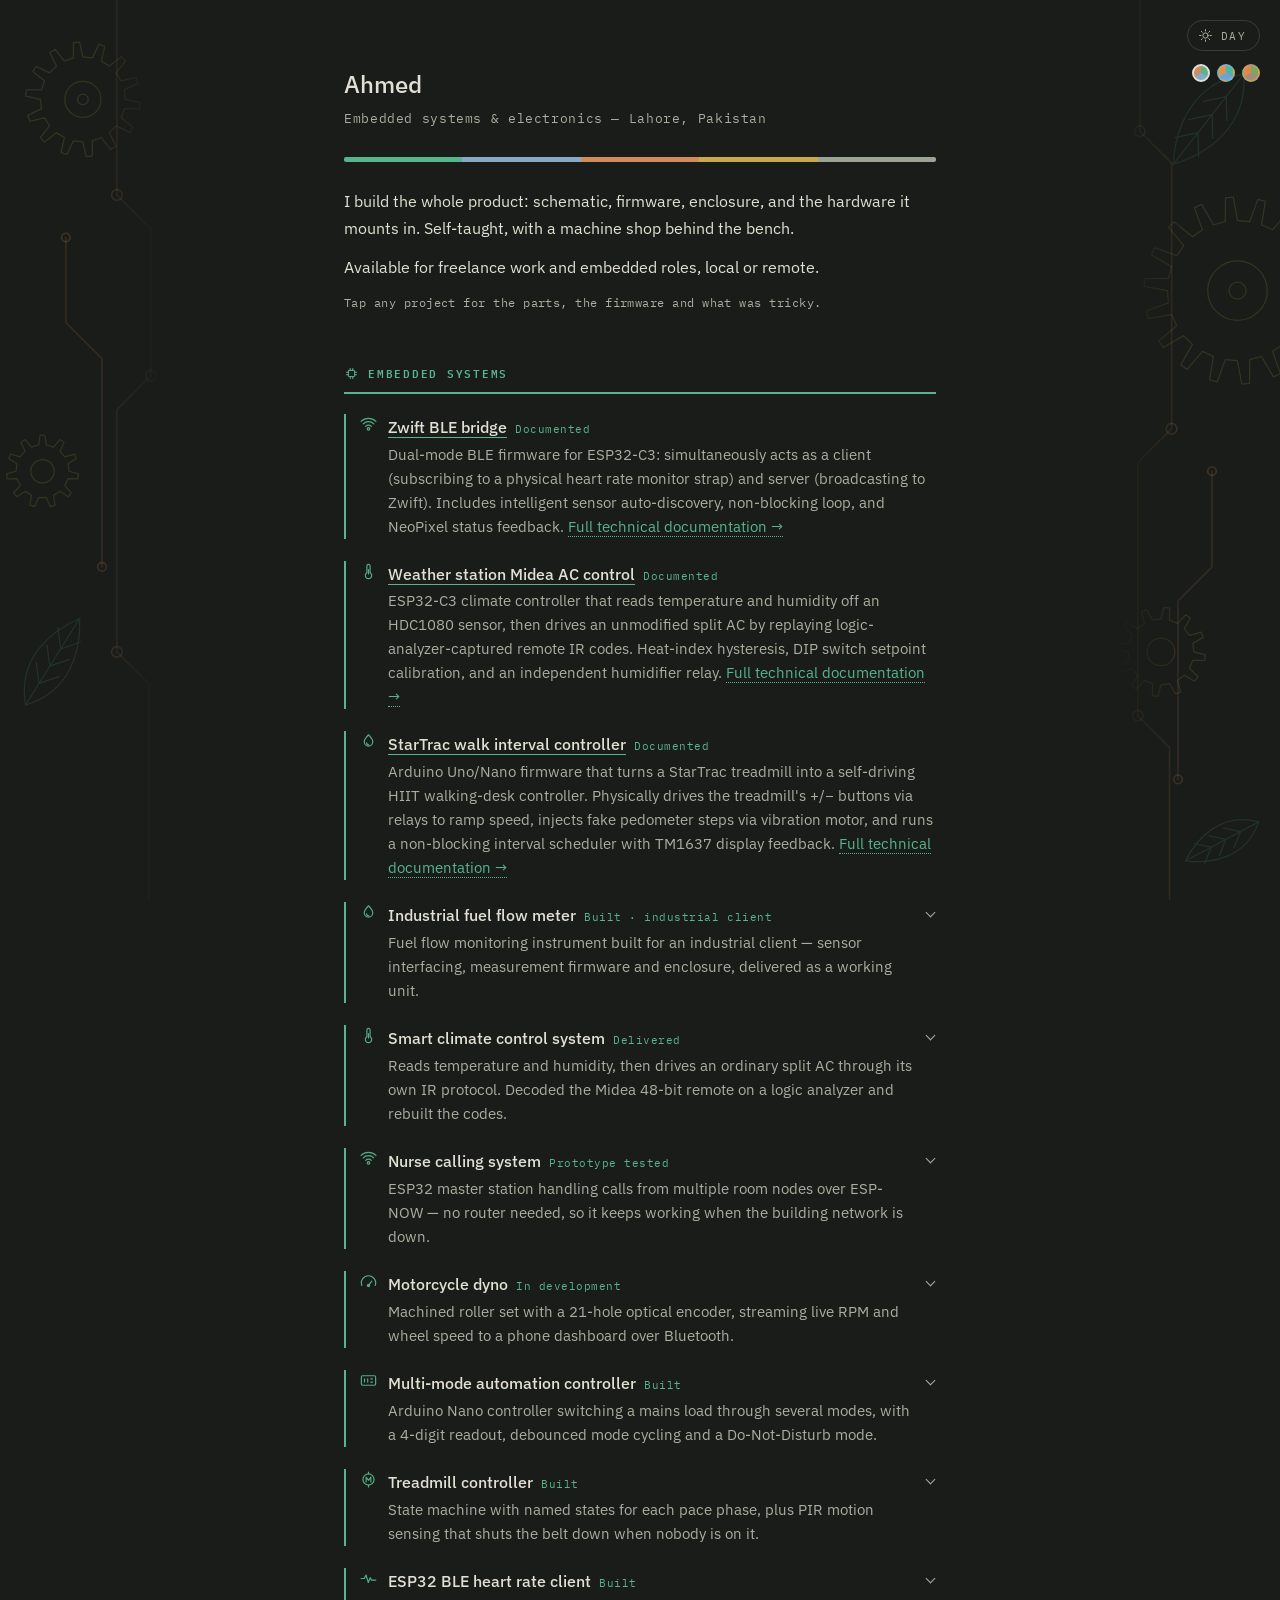
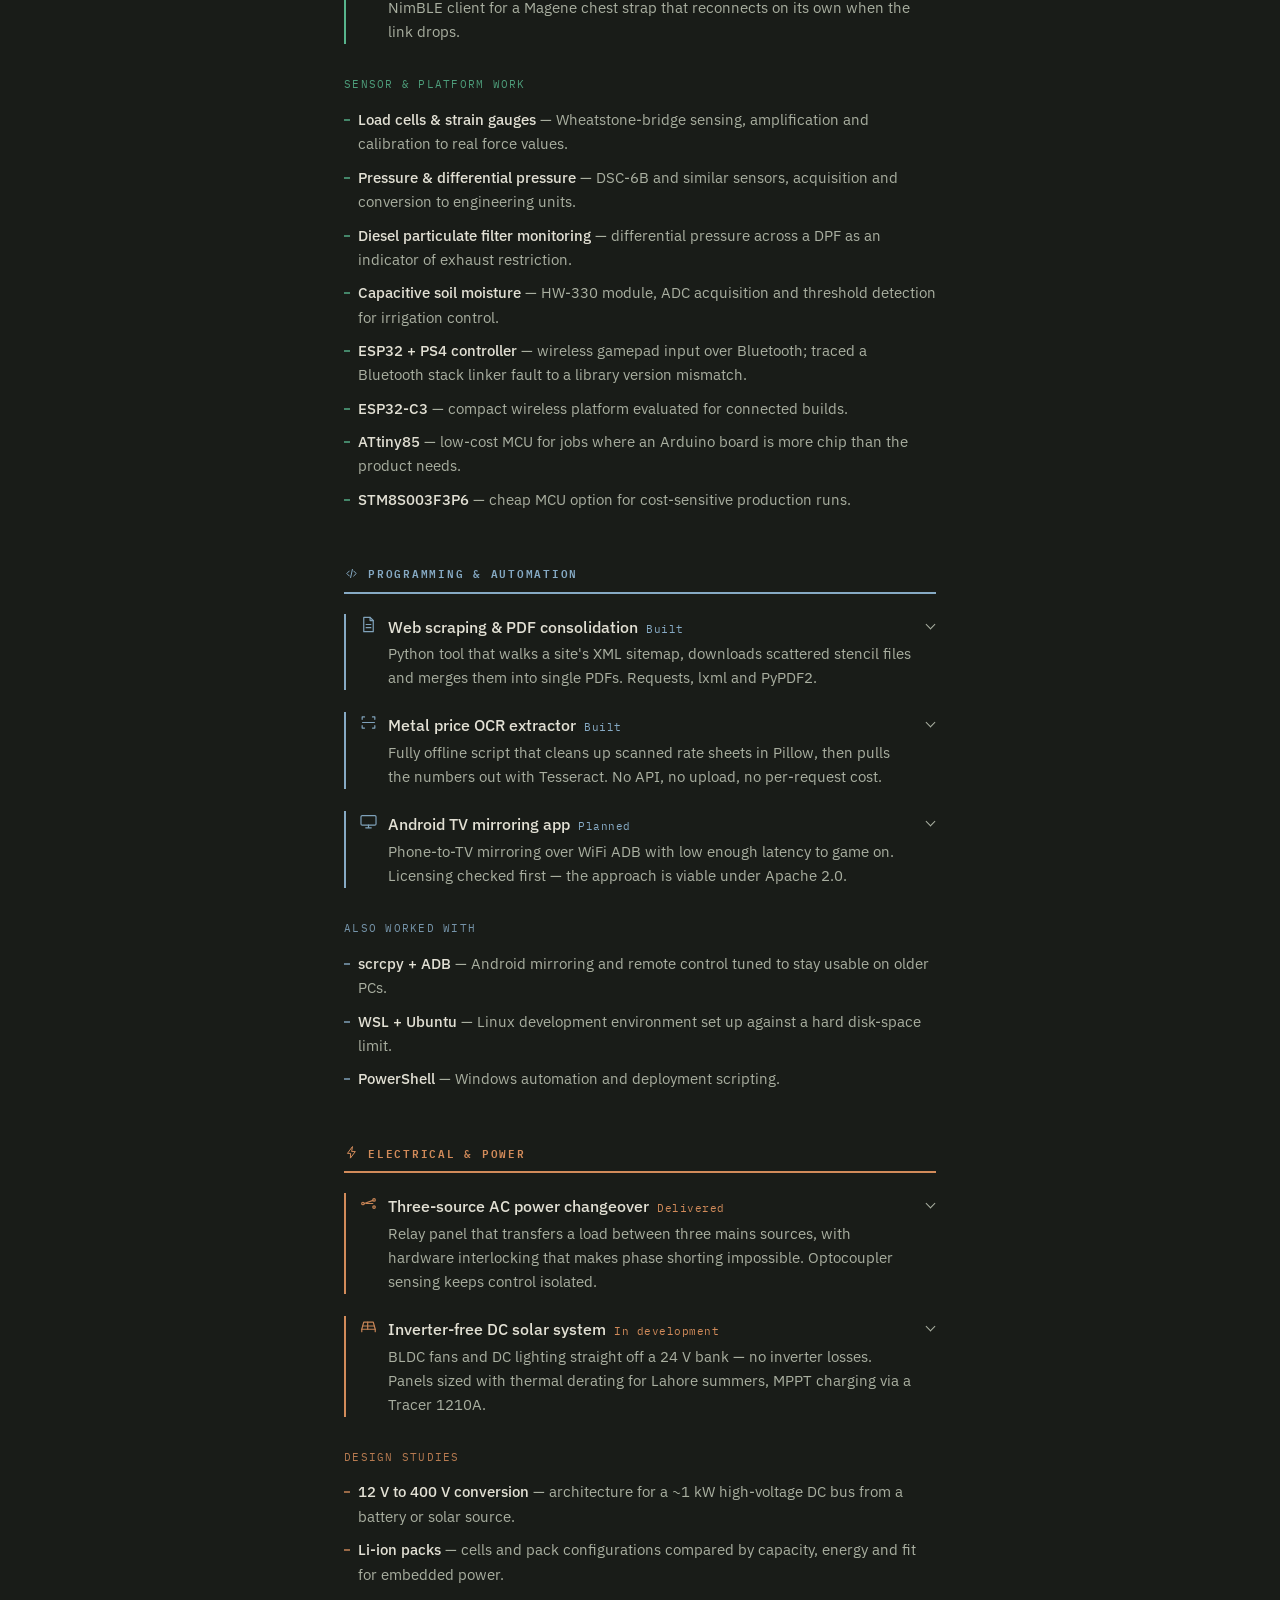
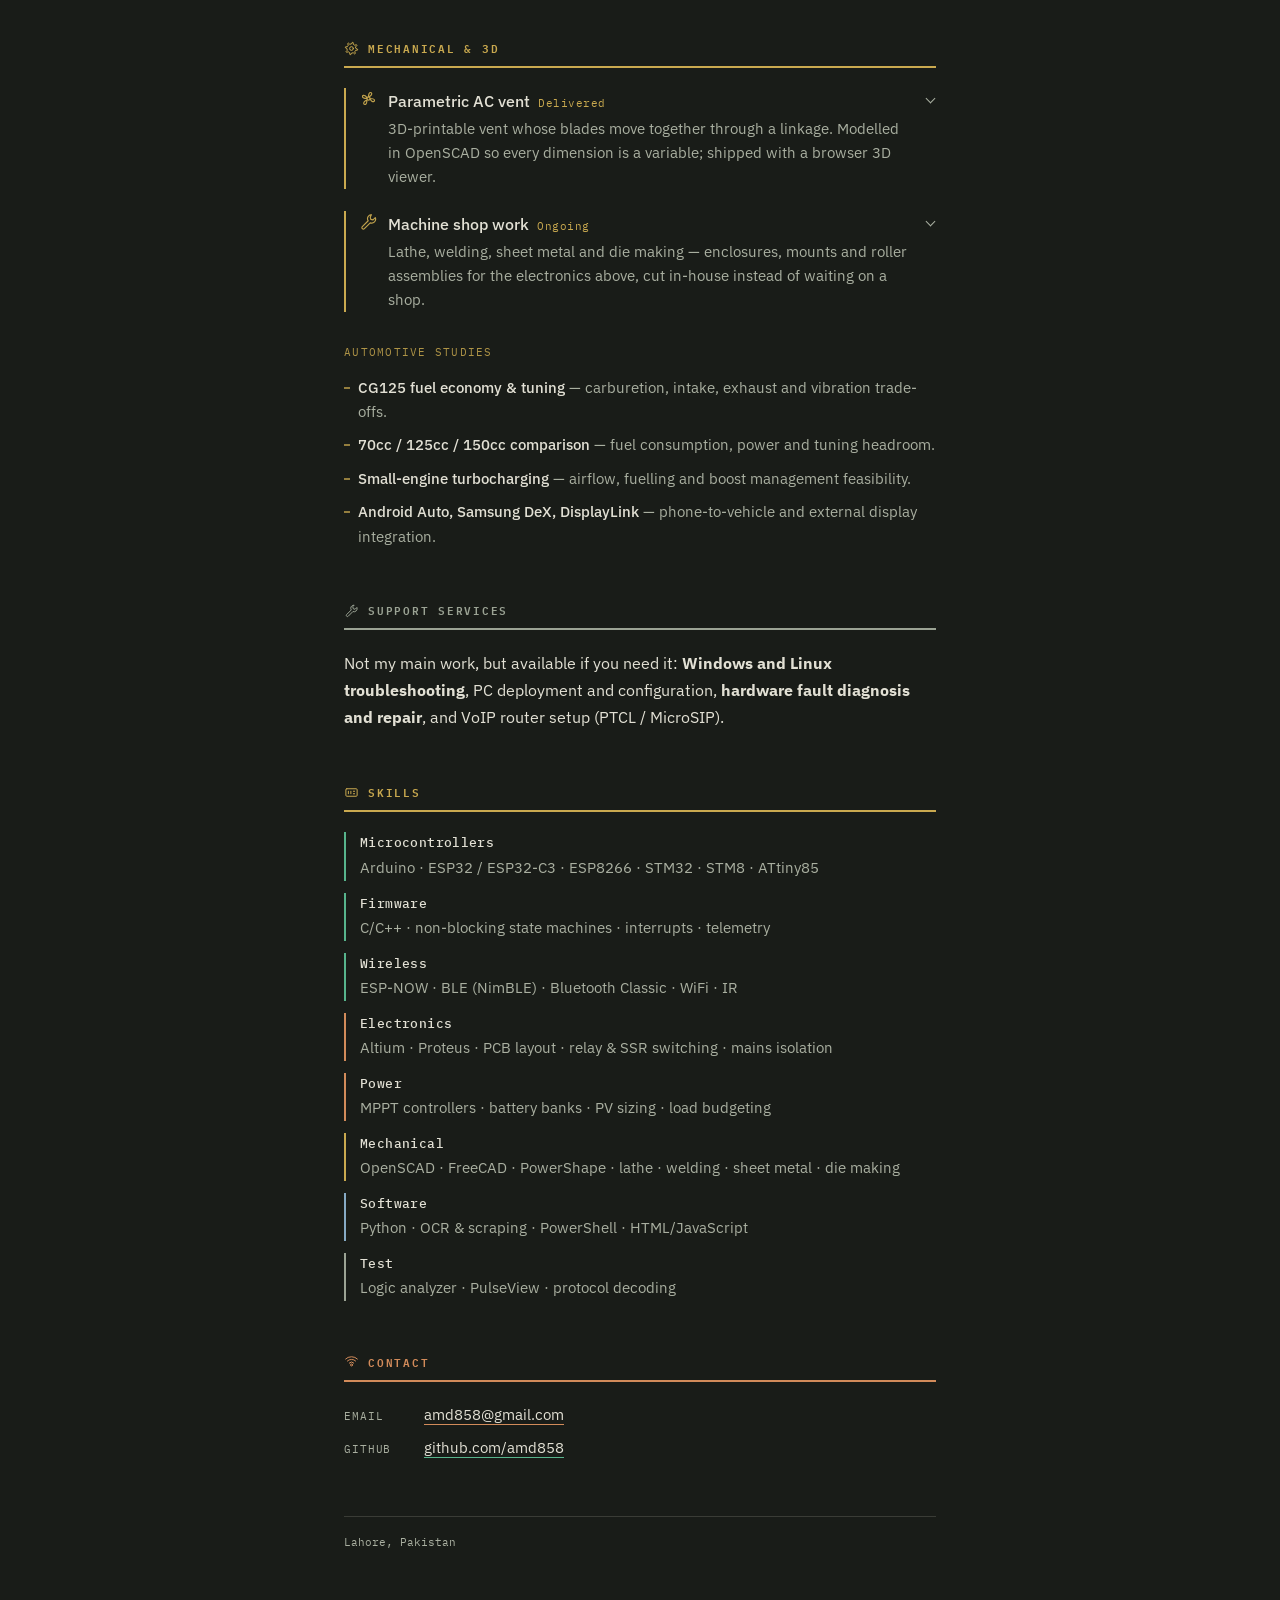
==== commit 66091d19: "Add selectable color profiles alongside day/night toggle Adds a small swatch picker (Field / Bluepri" ====
--- a/index.html
+++ b/index.html
@@ -33,6 +33,40 @@
   --art-mech:.20; --art-trace:.18; --art-pad:.24; --art-leaf:.20;
   --weight:600;
 }
+/* ---- color profiles: alternate hue moods, same structure ---- */
+html[data-theme="dark"][data-profile="blueprint"]{
+  --paper:#12181F;   --ink:#DCE6EC;   --dim:#8CA0AC;
+  --line:rgba(220,230,236,.16);
+  --green:#4FB3A6;   --steel:#6FA3D8; --copper:#D9954F;
+  --brass:#C9B15A;   --slate:#7C8B96;
+}
+html[data-theme="light"][data-profile="blueprint"]{
+  --paper:#E8EEF3;   --ink:#131A21;   --dim:#47565F;
+  --line:rgba(19,26,33,.16);
+  --green:#0F6E62;   --steel:#245C91; --copper:#93551C;
+  --brass:#7C6317;   --slate:#3E4A52;
+}
+html[data-theme="dark"][data-profile="ember"]{
+  --paper:#201613;   --ink:#F1E2D3;   --dim:#B69885;
+  --line:rgba(241,226,211,.16);
+  --green:#7CA85E;   --steel:#A68B76; --copper:#E2854A;
+  --brass:#D6A83E;   --slate:#AE8871;
+}
+html[data-theme="light"][data-profile="ember"]{
+  --paper:#F3E6D8;   --ink:#211510;   --dim:#6B5546;
+  --line:rgba(33,21,16,.16);
+  --green:#3D6B2C;   --steel:#6B5645; --copper:#9C4A1A;
+  --brass:#8A6112;   --slate:#6B5142;
+}
+.profiles{position:fixed; top:64px; right:20px; z-index:5; display:flex; gap:7px}
+.profiles button{width:18px; height:18px; border-radius:50%; padding:0; cursor:pointer;
+  border:2px solid var(--line); background:conic-gradient(var(--sw-a) 0deg 120deg, var(--sw-b) 120deg 240deg, var(--sw-c) 240deg 360deg);
+  transition:border-color .3s, transform .15s}
+.profiles button:hover{transform:scale(1.18)}
+.profiles button[aria-pressed="true"]{border-color:var(--ink)}
+.profiles button:focus-visible{outline:2px solid var(--accent); outline-offset:2px}
+@media(max-width:520px){.profiles{top:52px; right:12px; gap:6px}
+  .profiles button{width:16px; height:16px}}
 *{box-sizing:border-box}
 body{
   margin:0 auto; max-width:640px; padding:64px 24px 80px;
@@ -252,6 +286,14 @@
     <path d="M20.5 14.6A8.6 8.6 0 0 1 9.4 3.5a8.6 8.6 0 1 0 11.1 11.1z"/></svg>
   <span class="label">Night</span>
 </button>
+<div class="profiles" id="profilePicker" role="group" aria-label="Color profile">
+  <button type="button" data-profile="field" aria-pressed="true" aria-label="Field color profile" title="Field"
+    style="--sw-a:#57B48C;--sw-b:#86AAC4;--sw-c:#D28B5A"></button>
+  <button type="button" data-profile="blueprint" aria-pressed="false" aria-label="Blueprint color profile" title="Blueprint"
+    style="--sw-a:#4FB3A6;--sw-b:#6FA3D8;--sw-c:#D9954F"></button>
+  <button type="button" data-profile="ember" aria-pressed="false" aria-label="Ember color profile" title="Ember"
+    style="--sw-a:#7CA85E;--sw-b:#A68B76;--sw-c:#E2854A"></button>
+</div>
 <div class="sweep" id="sweep" aria-hidden="true"></div>
 
 <div class="deco deco-l"><svg class="deco-svg" viewBox="0 0 160 900" preserveAspectRatio="xMinYMid slice" aria-hidden="true">
@@ -508,6 +550,11 @@
       sweep.classList.remove('on'); void sweep.offsetWidth; sweep.classList.add('on');
     }
   }
+  window.addEventListener('storage',function(e){
+    if(e.key==='theme' && e.newValue && e.newValue!==root.getAttribute('data-theme')){
+      apply(e.newValue,true);
+    }
+  });
   var busy=false;
   btn.addEventListener('click',function(){
     if(busy) return;
@@ -516,6 +563,27 @@
     setTimeout(function(){ busy=false; btn.classList.remove('busy'); }, 2200);
   });
 })();
+(function(){
+  var root=document.documentElement, picker=document.getElementById('profilePicker');
+  if(!picker) return;
+  var buttons=[].slice.call(picker.querySelectorAll('button')), saved=null;
+  try{ saved=localStorage.getItem('profile'); }catch(e){}
+  apply(saved||'field');
+
+  function apply(name){
+    root.setAttribute('data-profile', name);
+    buttons.forEach(function(b){ b.setAttribute('aria-pressed', b.dataset.profile===name ? 'true':'false'); });
+    try{ localStorage.setItem('profile', name); }catch(e){}
+  }
+  buttons.forEach(function(b){
+    b.addEventListener('click', function(){ apply(b.dataset.profile); });
+  });
+  window.addEventListener('storage', function(e){
+    if(e.key==='profile' && e.newValue && e.newValue!==root.getAttribute('data-profile')){
+      apply(e.newValue);
+    }
+  });
+})();
 </script>
 </body>
 </html>
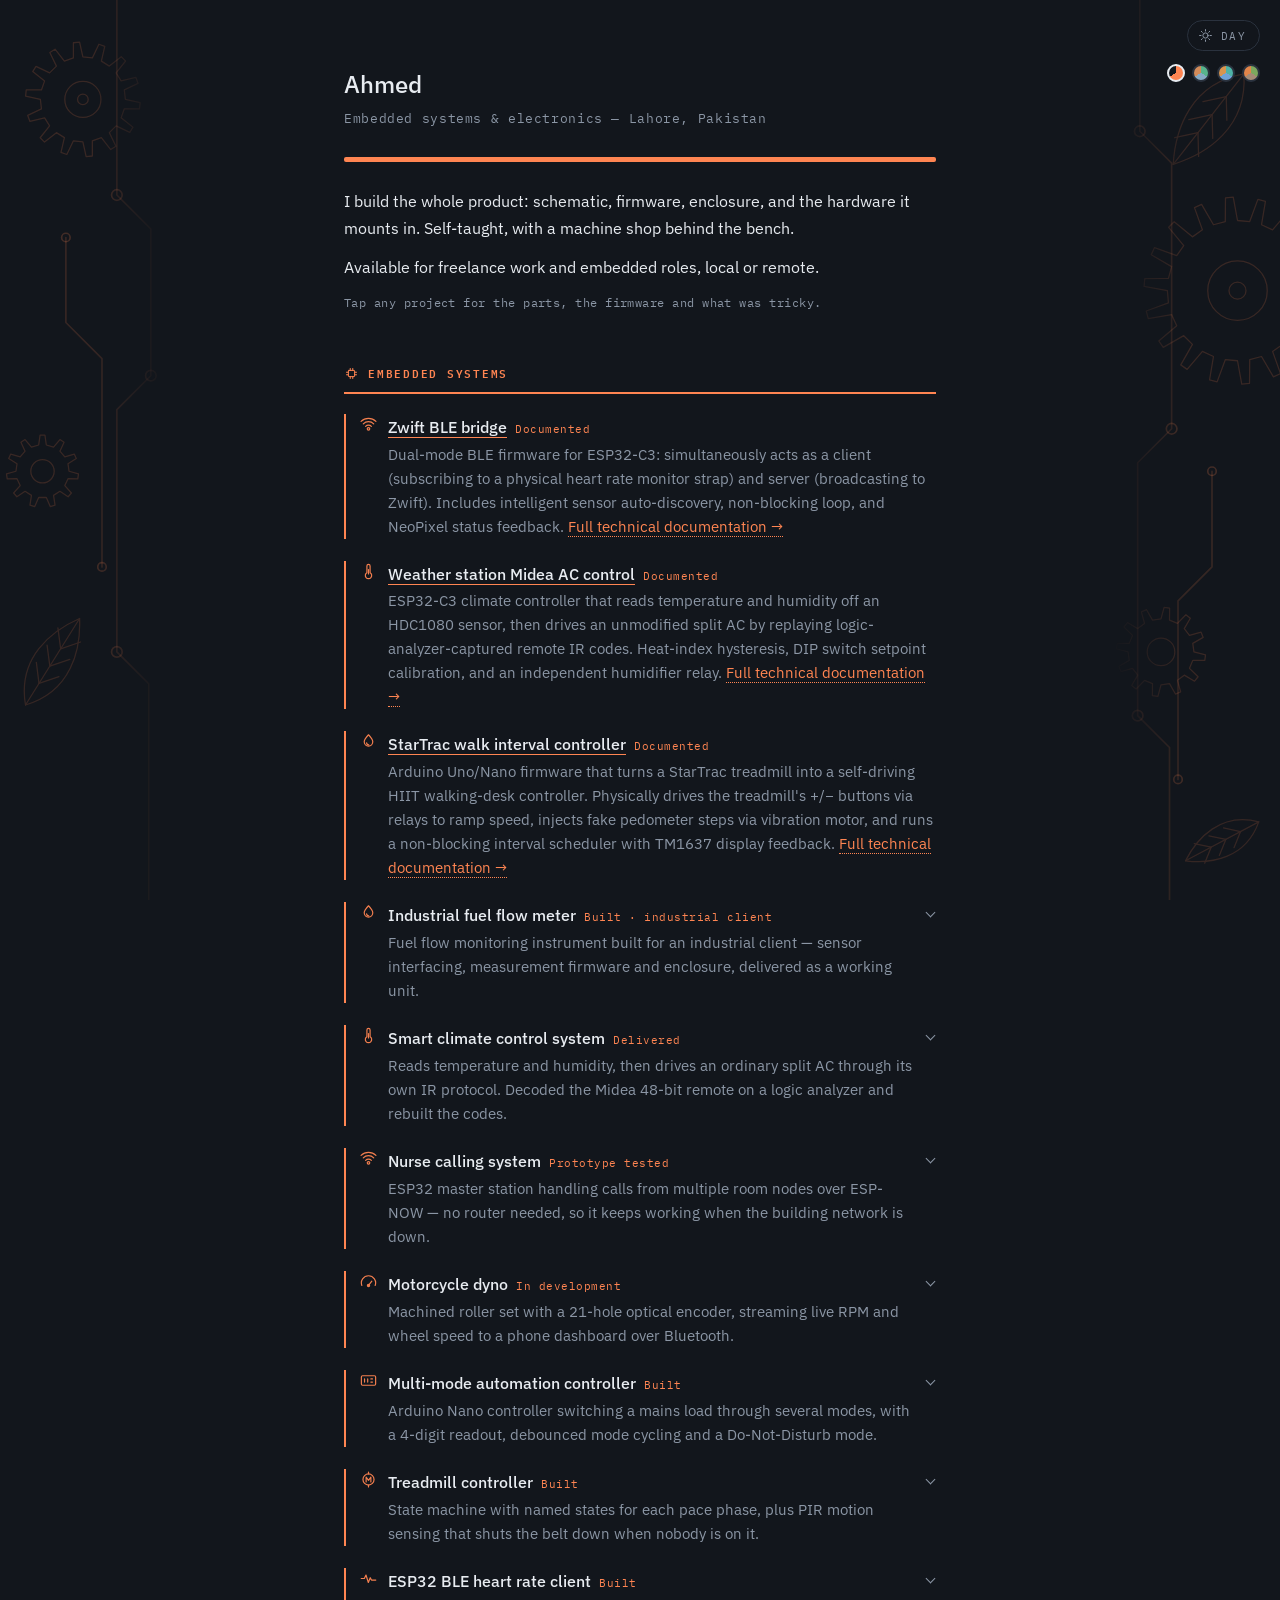
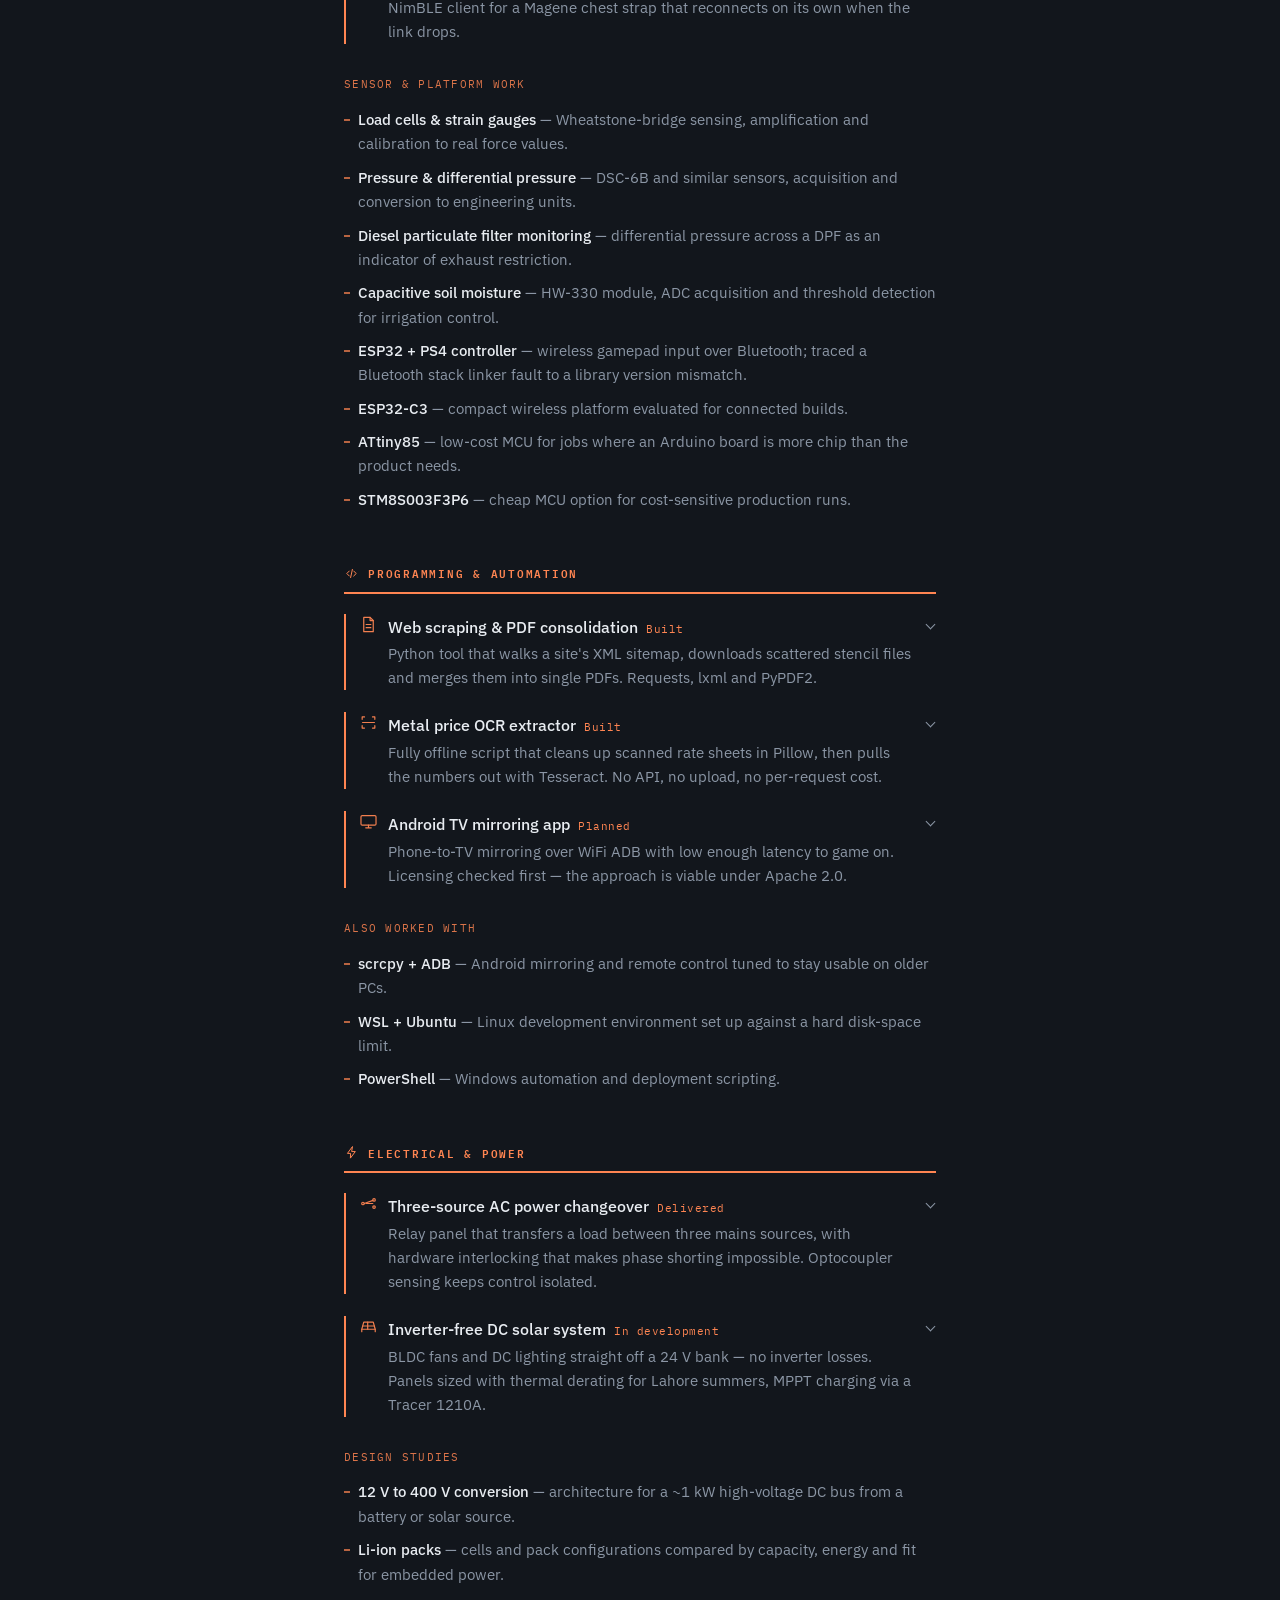
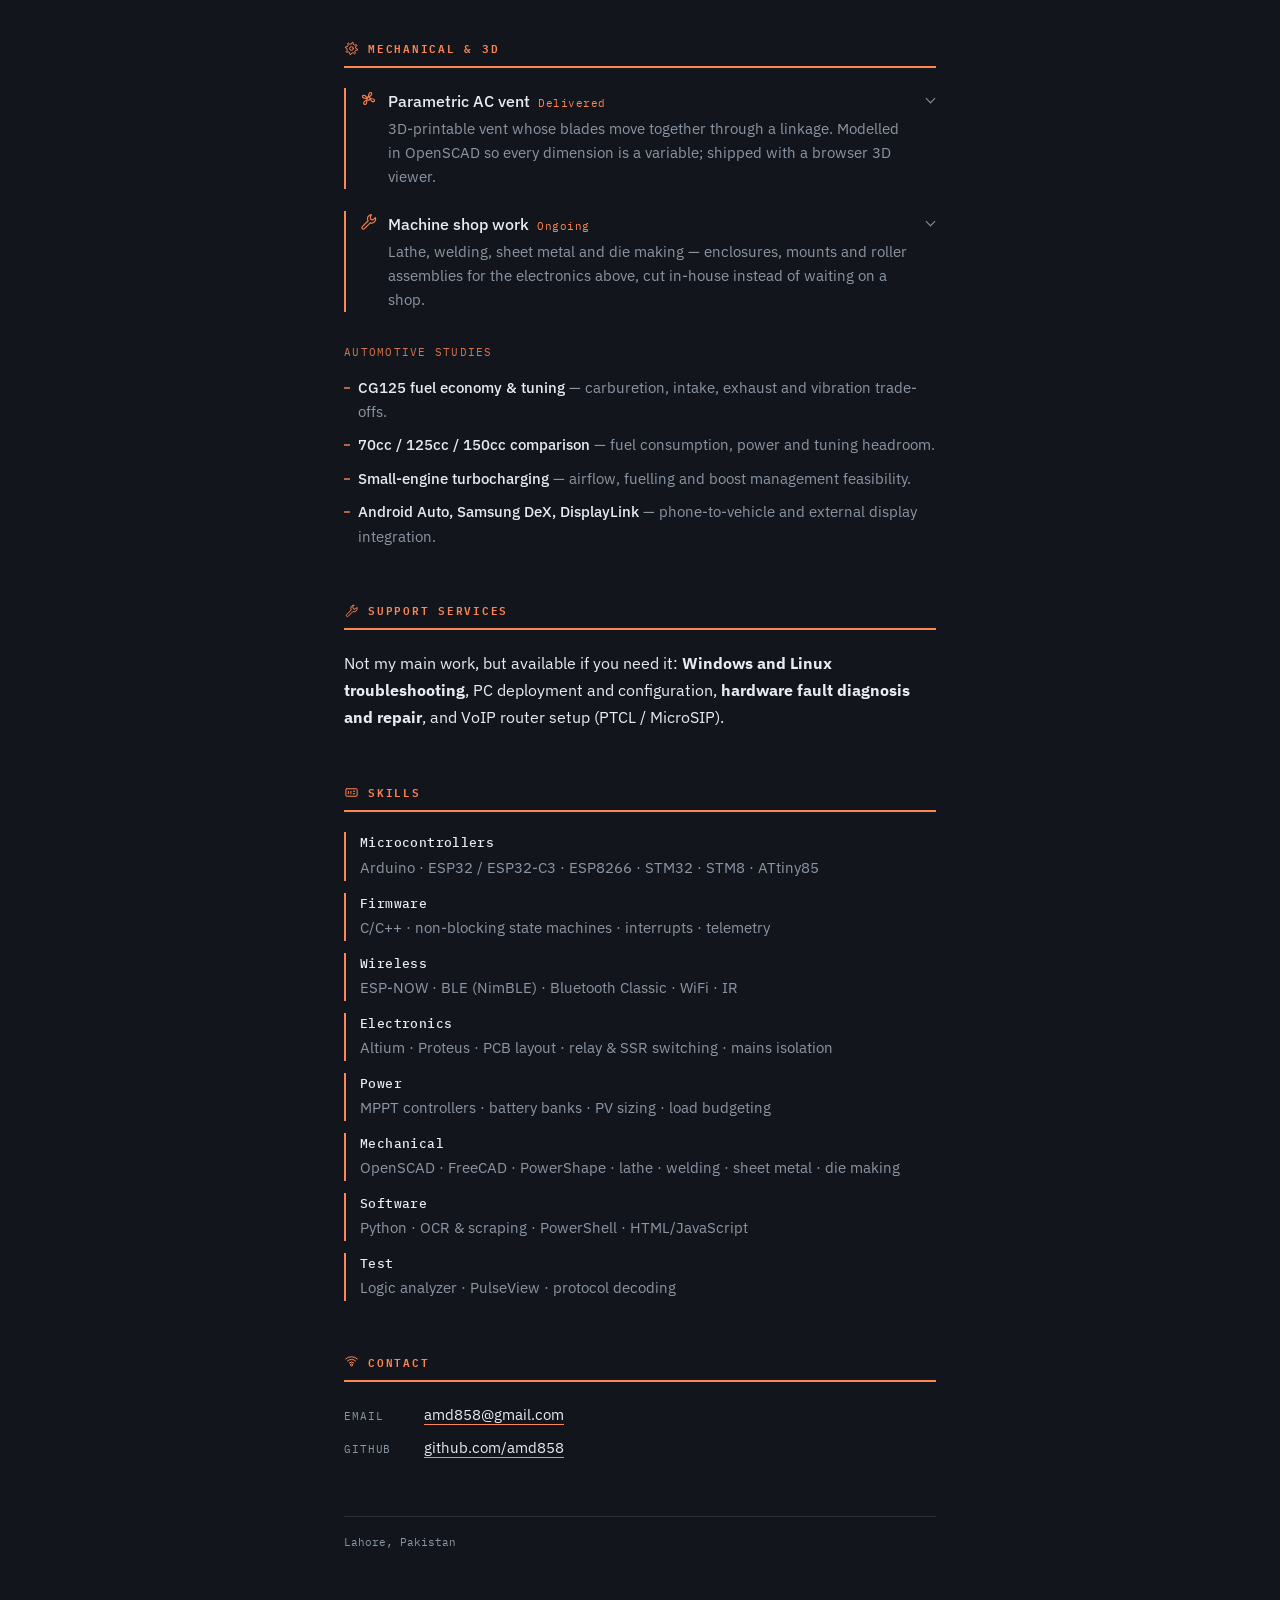
==== commit 70fc92ee: "Make the documentation.html color scheme the default profile Adds a fourth "Doc" profile matching th" ====
--- a/index.html
+++ b/index.html
@@ -1,5 +1,5 @@
 <!DOCTYPE html>
-<html lang="en" data-theme="dark">
+<html lang="en" data-theme="dark" data-profile="doc">
 <head>
 <meta charset="utf-8">
 <meta name="viewport" content="width=device-width, initial-scale=1">
@@ -57,6 +57,19 @@
   --line:rgba(33,21,16,.16);
   --green:#3D6B2C;   --steel:#6B5645; --copper:#9C4A1A;
   --brass:#8A6112;   --slate:#6B5142;
+}
+/* ---- doc: the accent-orange-on-graphite scheme from the repos' own documentation.html ---- */
+html[data-theme="dark"][data-profile="doc"]{
+  --paper:#12161C;   --ink:#E8ECF1;   --dim:#8B96A5;
+  --line:#2A323E;
+  --green:#FF8552;   --steel:#FF8552; --copper:#FF8552;
+  --brass:#FF8552;   --slate:#FF8552;
+}
+html[data-theme="light"][data-profile="doc"]{
+  --paper:#EEF1F4;   --ink:#1A2029;   --dim:#5B6775;
+  --line:#D7DCE2;
+  --green:#CC4A15;   --steel:#CC4A15; --copper:#CC4A15;
+  --brass:#CC4A15;   --slate:#CC4A15;
 }
 .profiles{position:fixed; top:64px; right:20px; z-index:5; display:flex; gap:7px}
 .profiles button{width:18px; height:18px; border-radius:50%; padding:0; cursor:pointer;
@@ -287,7 +300,9 @@
   <span class="label">Night</span>
 </button>
 <div class="profiles" id="profilePicker" role="group" aria-label="Color profile">
-  <button type="button" data-profile="field" aria-pressed="true" aria-label="Field color profile" title="Field"
+  <button type="button" data-profile="doc" aria-pressed="true" aria-label="Doc color profile" title="Doc"
+    style="--sw-a:#FF8552;--sw-b:#FF8552;--sw-c:#12161C"></button>
+  <button type="button" data-profile="field" aria-pressed="false" aria-label="Field color profile" title="Field"
     style="--sw-a:#57B48C;--sw-b:#86AAC4;--sw-c:#D28B5A"></button>
   <button type="button" data-profile="blueprint" aria-pressed="false" aria-label="Blueprint color profile" title="Blueprint"
     style="--sw-a:#4FB3A6;--sw-b:#6FA3D8;--sw-c:#D9954F"></button>
@@ -568,7 +583,7 @@
   if(!picker) return;
   var buttons=[].slice.call(picker.querySelectorAll('button')), saved=null;
   try{ saved=localStorage.getItem('profile'); }catch(e){}
-  apply(saved||'field');
+  apply(saved||'doc');
 
   function apply(name){
     root.setAttribute('data-profile', name);
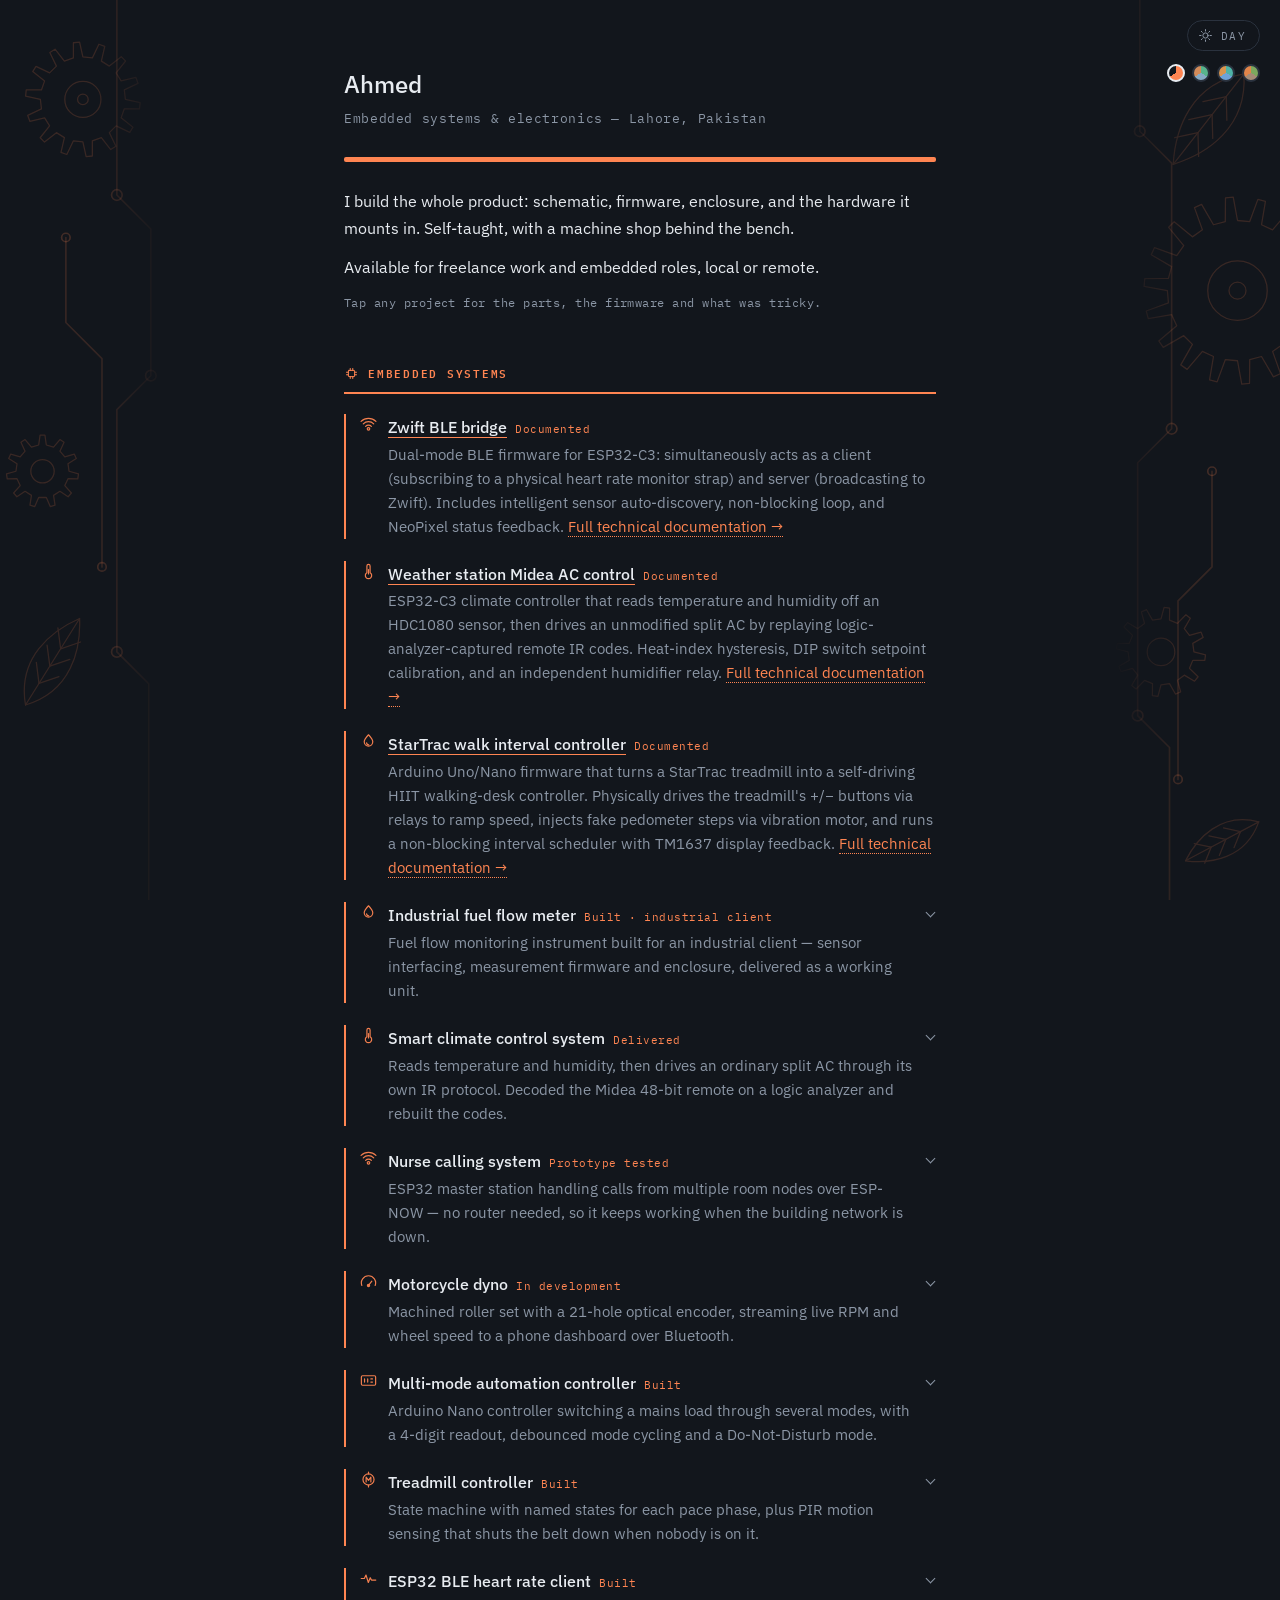
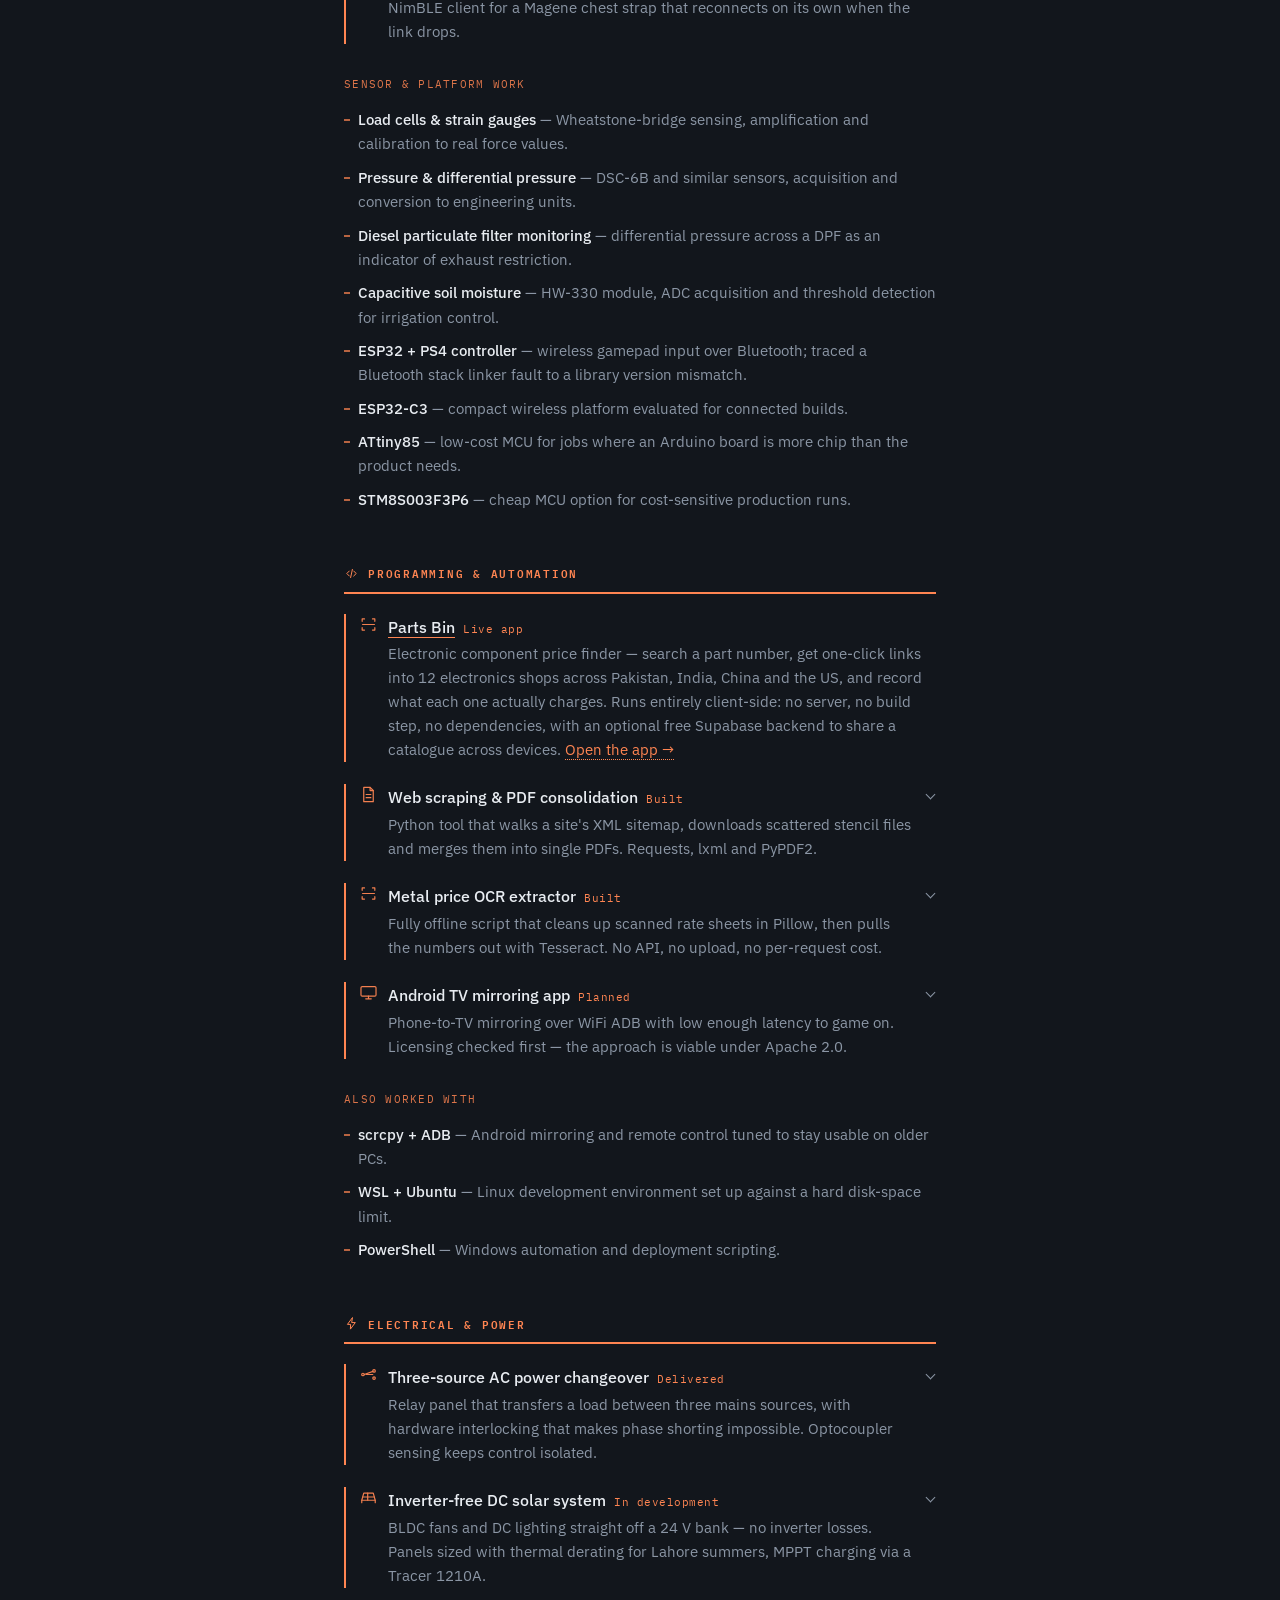
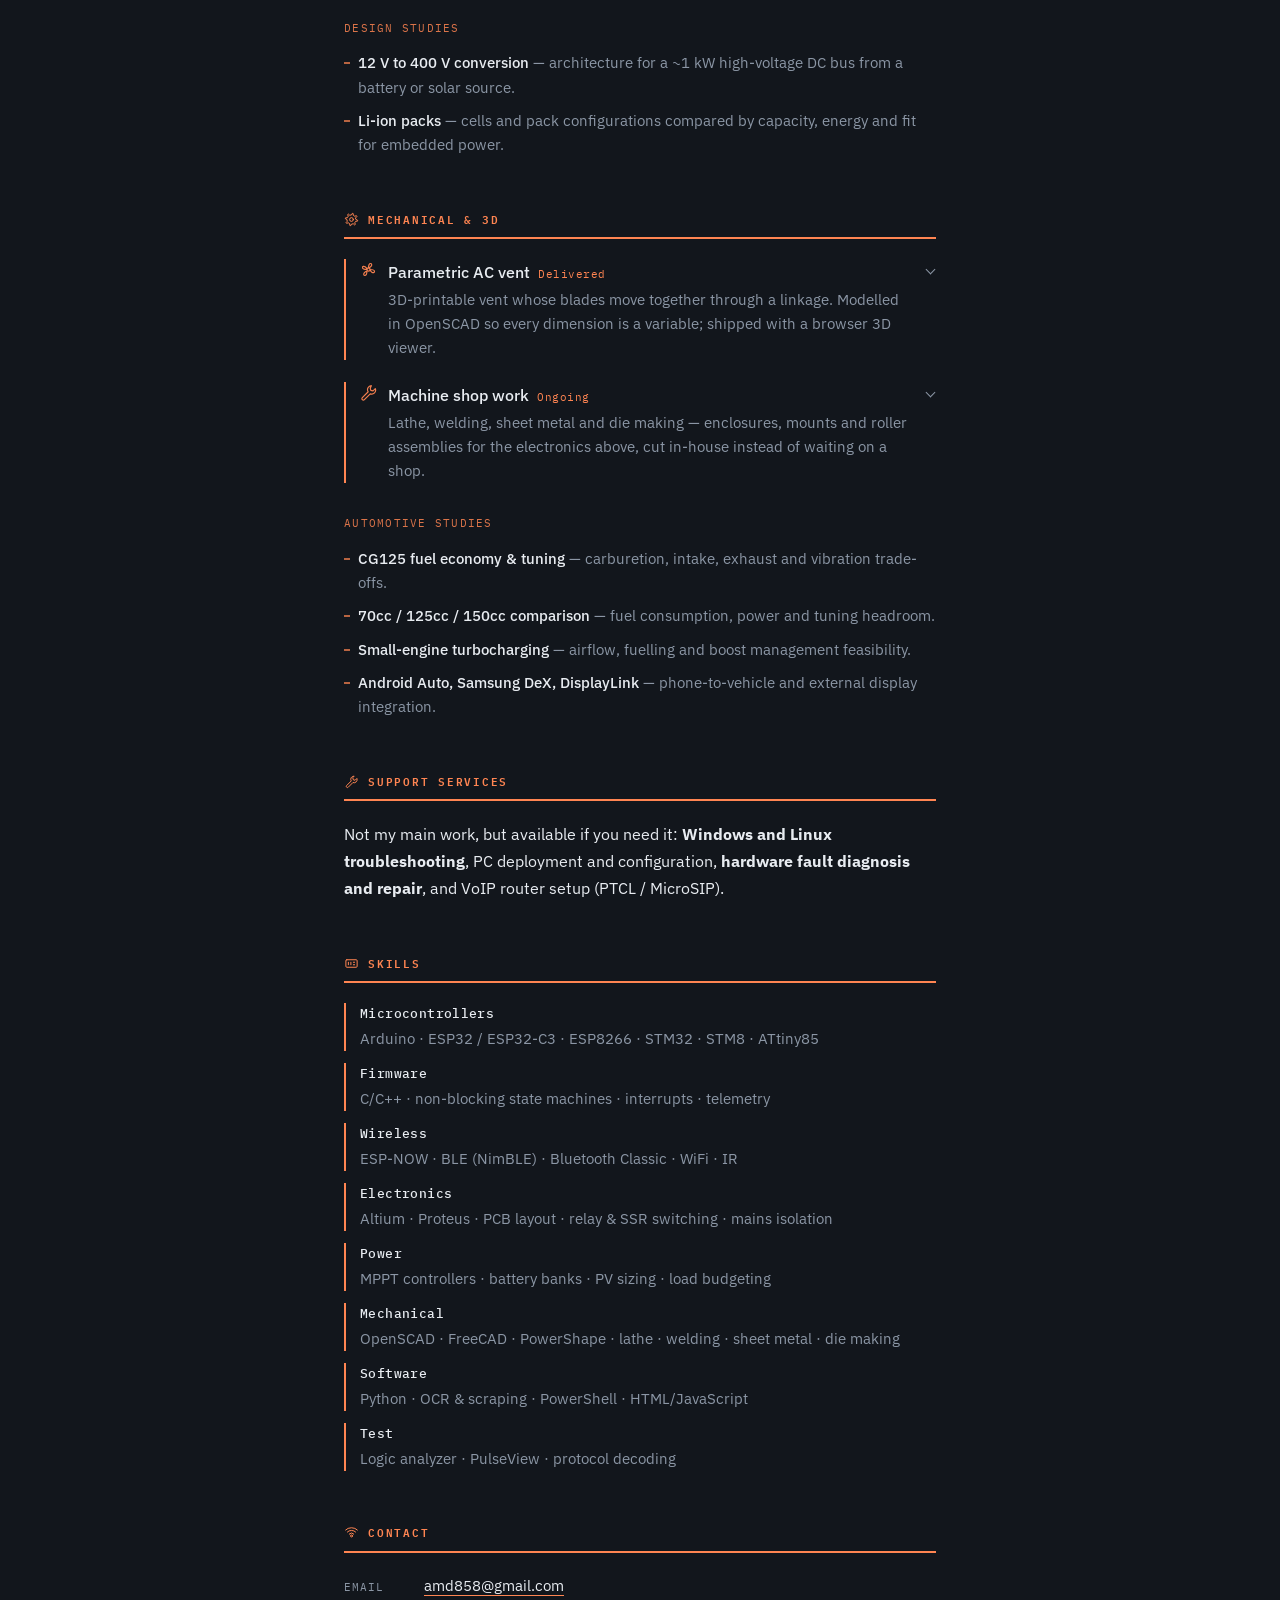
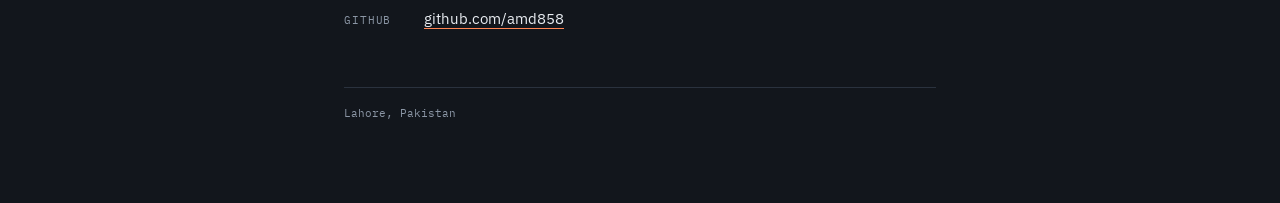
==== commit 173c0f7b: "Add Parts Bin, a client-side electronic component price finder Deploys the Parts Bin static web app " ====
--- a/index.html
+++ b/index.html
@@ -437,6 +437,10 @@
 <section class="s-code">
 <h2><svg><use href="#i-code"/></svg>Programming &amp; automation</h2>
 
+<div class="item">
+  <svg class="ico"><use href="#i-scan"/></svg><h3><a href="parts-bin/" style="color:inherit; text-decoration:none; border-bottom:1px solid var(--accent)">Parts Bin</a></h3><span class="tag">Live app</span><p>Electronic component price finder — search a part number, get one-click links into 12 electronics shops across Pakistan, India, China and the US, and record what each one actually charges. Runs entirely client-side: no server, no build step, no dependencies, with an optional free Supabase backend to share a catalogue across devices. <a href="parts-bin/" style="color:var(--accent); text-decoration:none; border-bottom:1px dotted">Open the app →</a></p>
+</div>
+
 <details class="item">
   <summary><svg class="ico"><use href="#i-doc"/></svg><h3>Web scraping &amp; PDF consolidation</h3><span class="tag">Built</span><p>Python tool that walks a site's XML sitemap, downloads scattered stencil files and merges
   them into single PDFs. Requests, lxml and PyPDF2.</p>
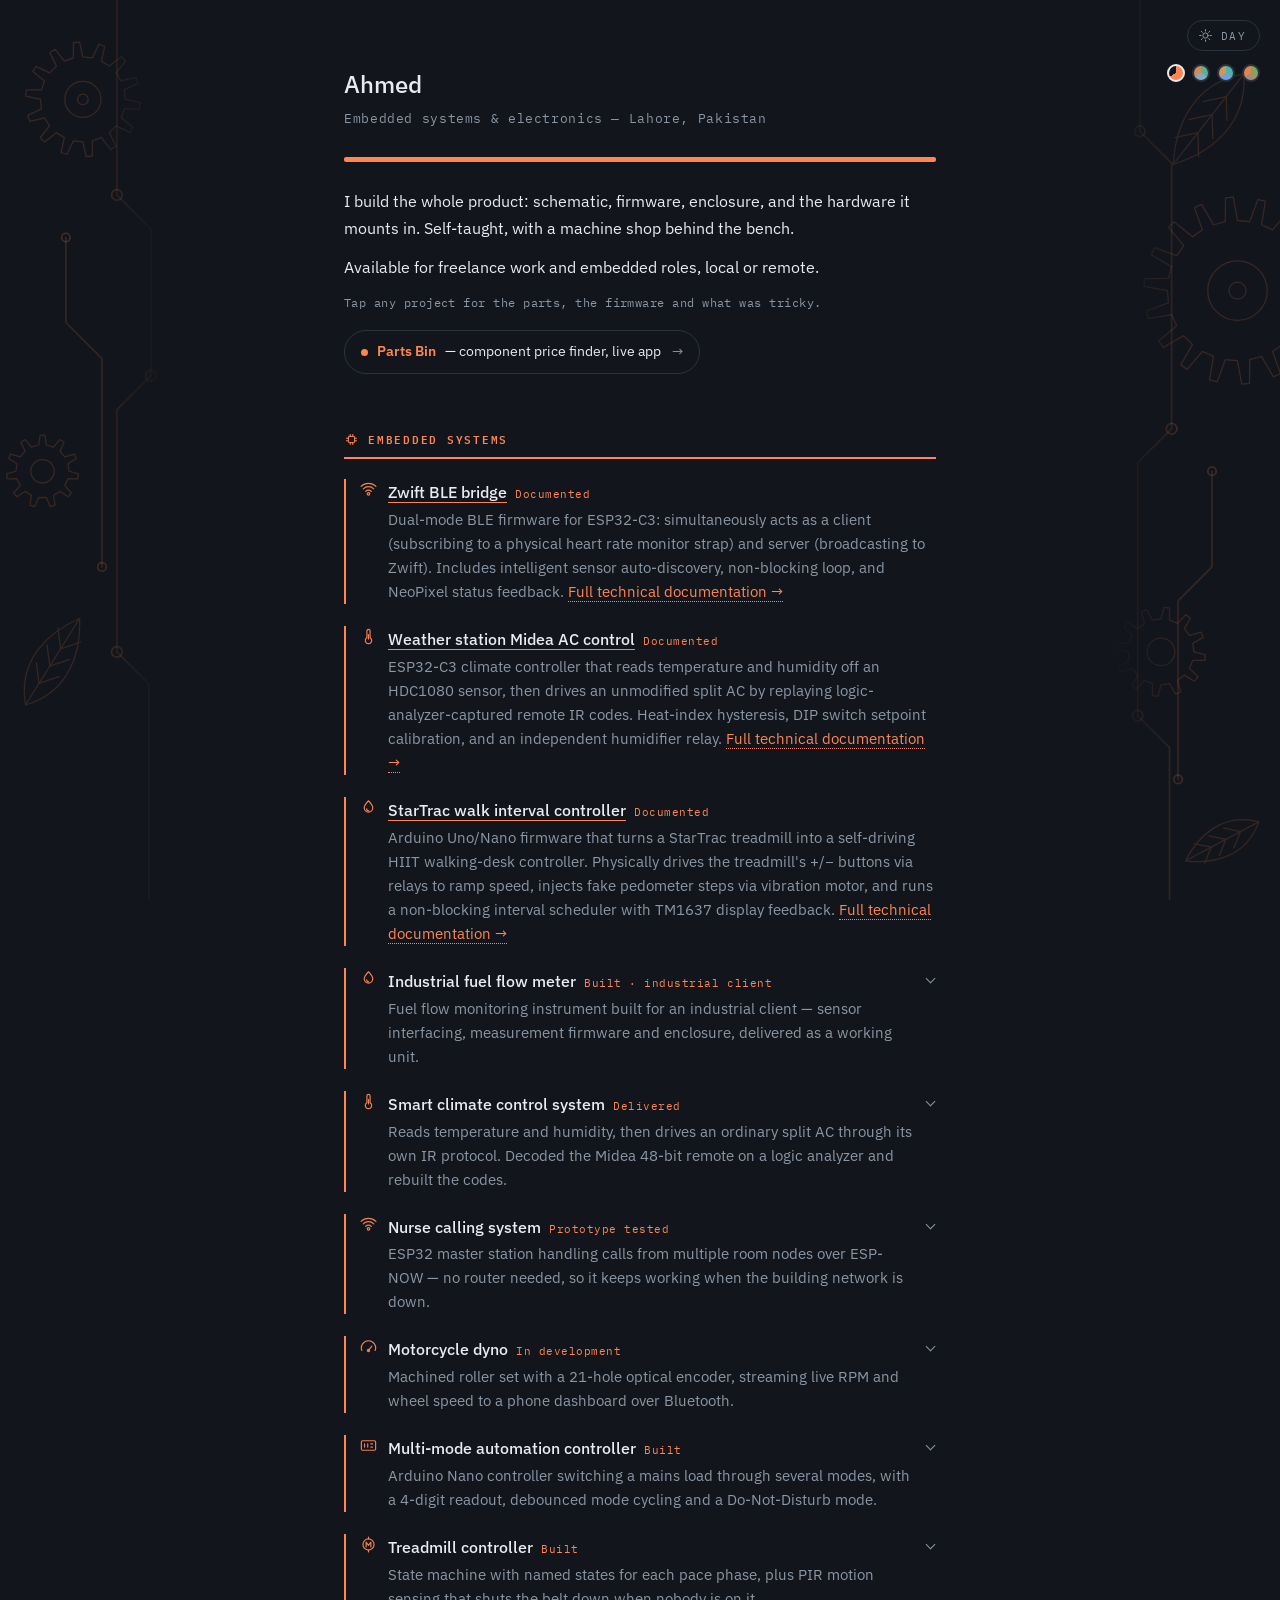
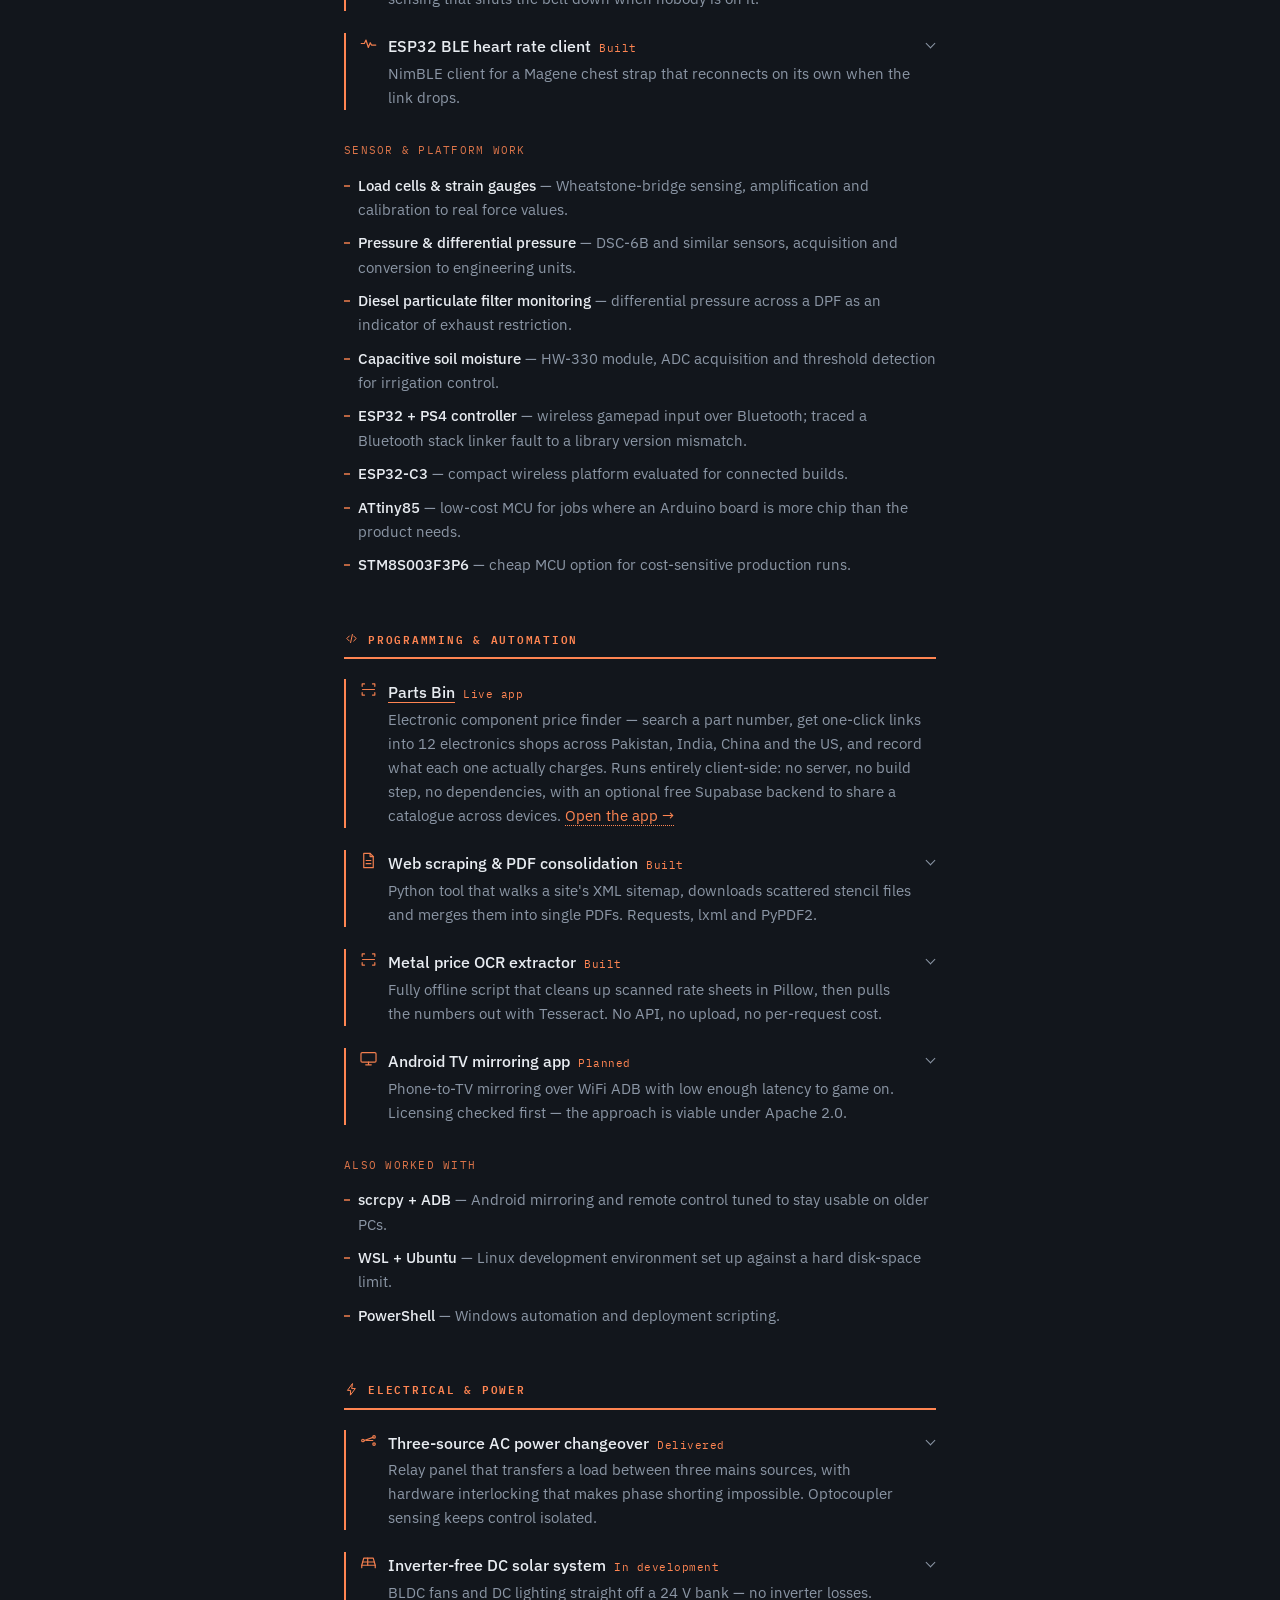
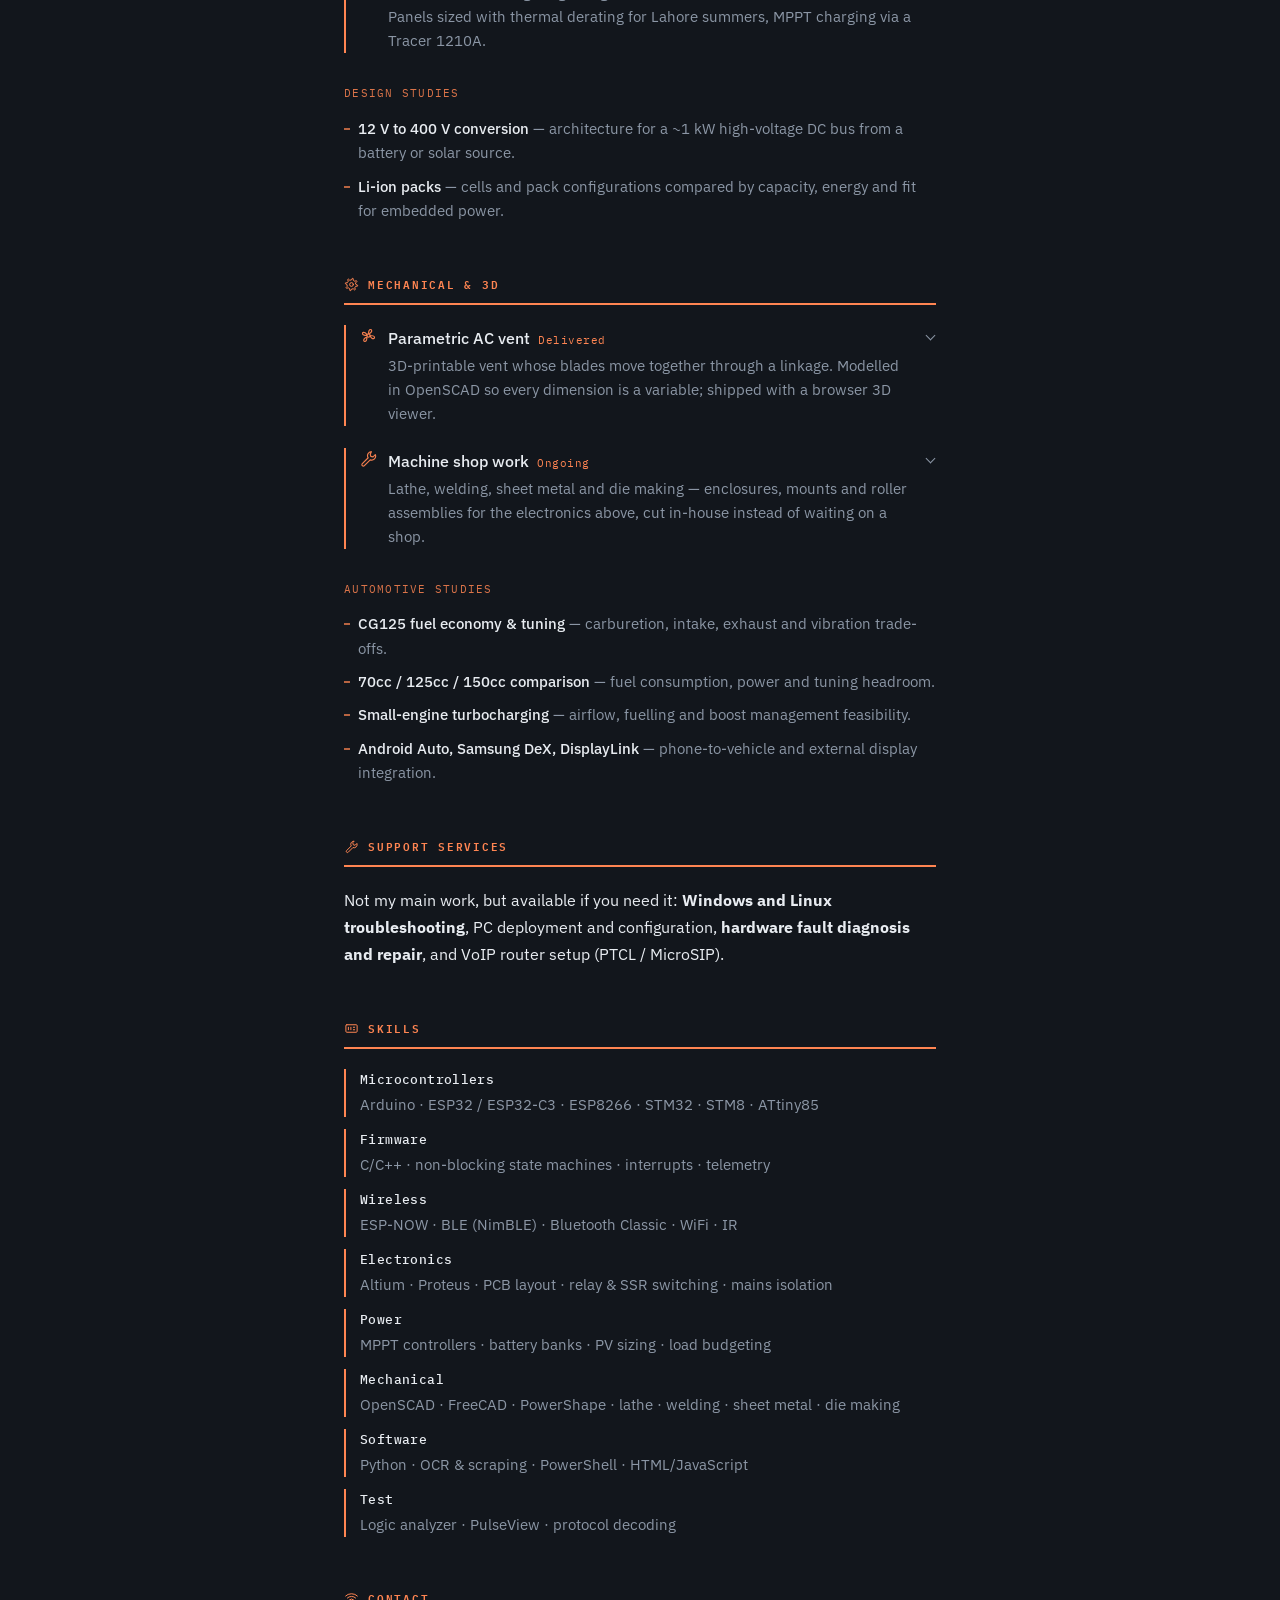
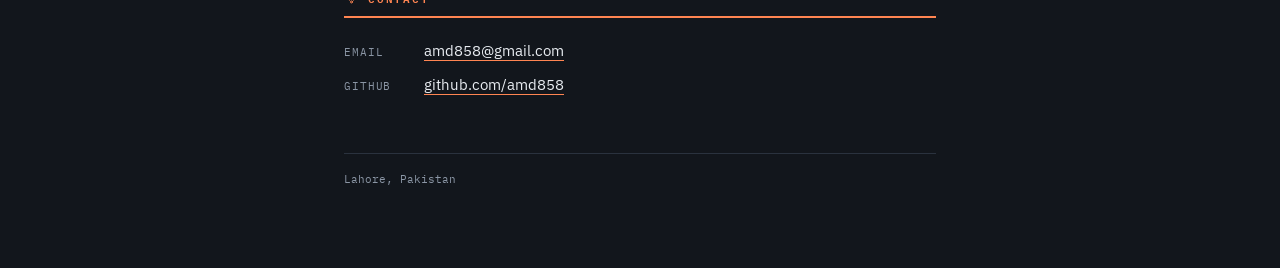
==== commit 6d869d04: "Add a Parts Bin quick-access link to the homepage hero The app was only linked from a card deep in t" ====
--- a/index.html
+++ b/index.html
@@ -92,6 +92,14 @@
   color:var(--ink)}
 .role{font-family:var(--mono); font-size:12.5px; letter-spacing:.05em;
   color:var(--dim); margin:0 0 28px}
+.quicklink{display:inline-flex; align-items:center; gap:9px; margin:6px 0 4px;
+  padding:9px 16px; border:1px solid var(--line); border-radius:100px;
+  color:var(--ink); text-decoration:none; font-size:14px;
+  transition:border-color .3s, background-color .3s}
+.quicklink:hover{border-color:var(--accent); background:var(--paper)}
+.quicklink .dot{width:7px; height:7px; border-radius:50%; background:var(--green); flex:none}
+.quicklink b{color:var(--accent); font-weight:600}
+.quicklink .arrow{color:var(--dim); margin-left:2px}
 .band{display:flex; height:5px; margin:0 0 26px; border-radius:2px; overflow:hidden}
 .band i{flex:1}
 .band i:nth-child(1){background:var(--green)}
@@ -359,6 +367,8 @@
 <p class="intro">Available for freelance work and embedded roles, local or remote.</p>
 <p class="intro hint">Tap any project for the parts, the firmware and what was tricky.</p>
 
+<a class="quicklink" href="parts-bin/"><span class="dot" aria-hidden="true"></span> <b>Parts Bin</b> — component price finder, live app <span class="arrow">→</span></a>
+
 <section class="s-embed">
 <h2><svg><use href="#i-chip"/></svg>Embedded systems</h2>
 
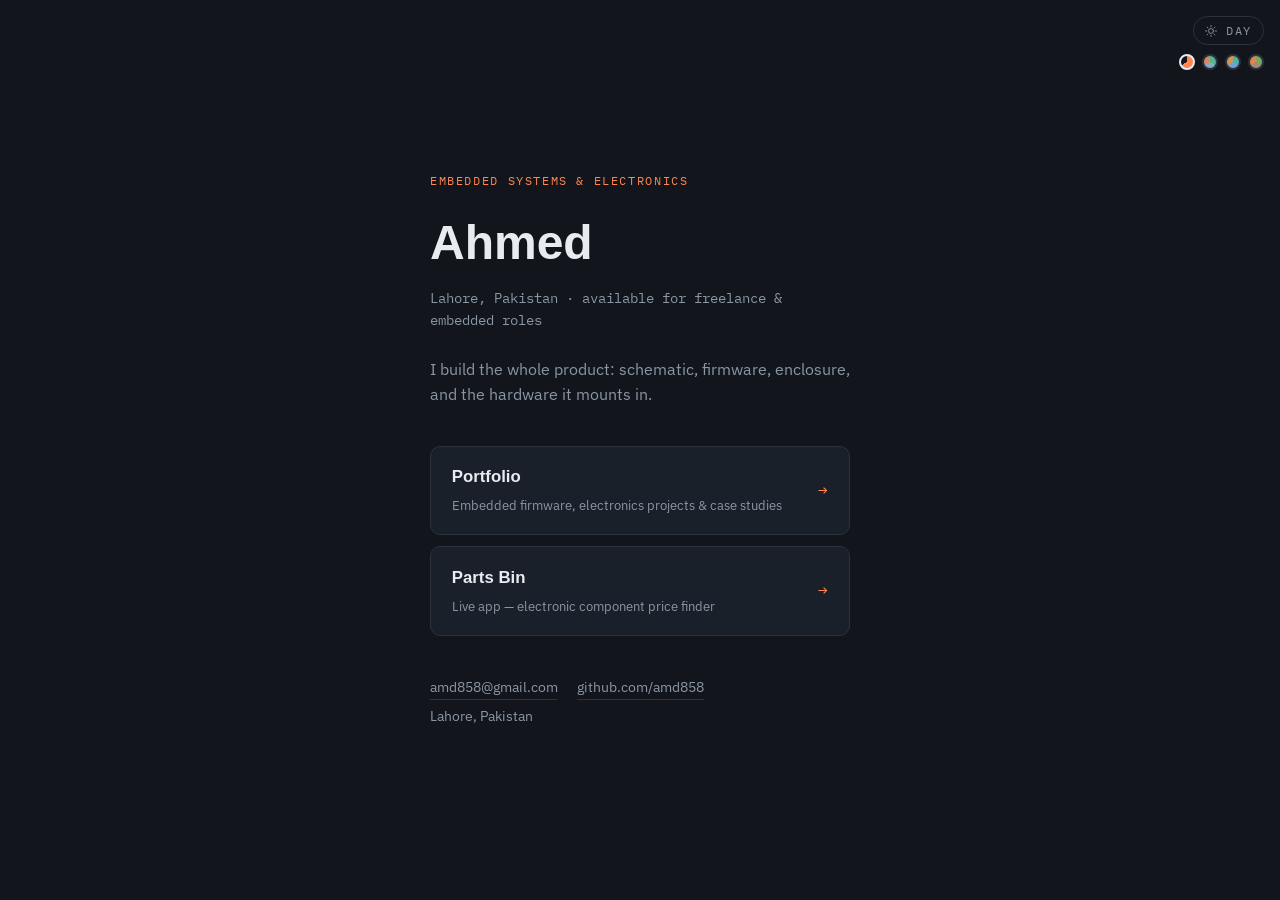
==== commit 07683db0: "Restructure into a welcome hub with portfolio/ and parts-bin/ as destinations amd858.github.io was p" ====
--- a/index.html
+++ b/index.html
@@ -3,309 +3,109 @@
 <head>
 <meta charset="utf-8">
 <meta name="viewport" content="width=device-width, initial-scale=1">
-<title>Ahmed — Embedded Systems &amp; Electronics</title>
-<meta name="description" content="Embedded systems and electronics developer in Lahore, Pakistan. Firmware, sensors, automation, power electronics and Python automation.">
+<title>Ahmed — amd858</title>
+<meta name="description" content="Ahmed — embedded systems &amp; electronics developer in Lahore, Pakistan. Portfolio, live apps and contact.">
 <link rel="preconnect" href="https://fonts.googleapis.com">
 <link rel="preconnect" href="https://fonts.gstatic.com" crossorigin>
-<link href="https://fonts.googleapis.com/css2?family=IBM+Plex+Mono:wght@400;500&family=IBM+Plex+Sans:wght@400;500;600&display=swap" rel="stylesheet">
+<link href="https://fonts.googleapis.com/css2?family=IBM+Plex+Mono:wght@400;500;600&family=IBM+Plex+Sans+Condensed:wght@500;600;700&family=IBM+Plex+Sans:wght@400;500;600&display=swap" rel="stylesheet">
 <style>
 :root{
-  --mono:"IBM Plex Mono",ui-monospace,Menlo,monospace;
-  --accent:var(--green);
+  --font-display:"IBM Plex Sans Condensed","Arial Narrow",sans-serif;
+  --font-body:"IBM Plex Sans",-apple-system,"Segoe UI",sans-serif;
+  --font-mono:"IBM Plex Mono",ui-monospace,"Cascadia Code",monospace;
+  --accent:var(--brass);
 }
-/* ---- night: warm graphite, low glare ---- */
 html[data-theme="dark"]{
   color-scheme:dark;
-  --paper:#191C18;   --ink:#E2E0D4;   --dim:#A9AFA0;
+  --paper:#191C18; --ink:#E2E0D4; --dim:#A9AFA0;
   --line:rgba(226,224,212,.16);
-  --green:#57B48C;   --steel:#86AAC4; --copper:#D28B5A;
-  --brass:#C9A94F;   --slate:#9BA394;
-  --art-mech:.16; --art-trace:.15; --art-pad:.20; --art-leaf:.15;
-  --weight:500;
+  --green:#57B48C; --steel:#86AAC4; --copper:#D28B5A; --brass:#C9A94F; --slate:#9BA394;
+  --surface:#20241F; --surface-2:#262B22;
 }
-/* ---- day: warm board stock, never pure white ---- */
 html[data-theme="light"]{
   color-scheme:light;
-  --paper:#E9E7DD;   --ink:#1B1D14;   --dim:#4E5348;
+  --paper:#E9E7DD; --ink:#1B1D14; --dim:#4E5348;
   --line:rgba(27,29,20,.16);
-  --green:#0E5A3E;   --steel:#2E4A5E; --copper:#8F4A1E;
-  --brass:#6F5417;   --slate:#414A42;
-  --art-mech:.20; --art-trace:.18; --art-pad:.24; --art-leaf:.20;
-  --weight:600;
+  --green:#0E5A3E; --steel:#2E4A5E; --copper:#8F4A1E; --brass:#6F5417; --slate:#414A42;
+  --surface:#F5F3EA; --surface-2:#EFEDE1;
 }
-/* ---- color profiles: alternate hue moods, same structure ---- */
 html[data-theme="dark"][data-profile="blueprint"]{
-  --paper:#12181F;   --ink:#DCE6EC;   --dim:#8CA0AC;
-  --line:rgba(220,230,236,.16);
-  --green:#4FB3A6;   --steel:#6FA3D8; --copper:#D9954F;
-  --brass:#C9B15A;   --slate:#7C8B96;
+  --paper:#12181F; --ink:#DCE6EC; --dim:#8CA0AC; --line:rgba(220,230,236,.16);
+  --green:#4FB3A6; --steel:#6FA3D8; --copper:#D9954F; --brass:#C9B15A; --slate:#7C8B96;
+  --surface:#171F27; --surface-2:#1C2530;
 }
 html[data-theme="light"][data-profile="blueprint"]{
-  --paper:#E8EEF3;   --ink:#131A21;   --dim:#47565F;
-  --line:rgba(19,26,33,.16);
-  --green:#0F6E62;   --steel:#245C91; --copper:#93551C;
-  --brass:#7C6317;   --slate:#3E4A52;
+  --paper:#E8EEF3; --ink:#131A21; --dim:#47565F; --line:rgba(19,26,33,.16);
+  --green:#0F6E62; --steel:#245C91; --copper:#93551C; --brass:#7C6317; --slate:#3E4A52;
+  --surface:#F3F7FA; --surface-2:#EBF0F4;
 }
 html[data-theme="dark"][data-profile="ember"]{
-  --paper:#201613;   --ink:#F1E2D3;   --dim:#B69885;
-  --line:rgba(241,226,211,.16);
-  --green:#7CA85E;   --steel:#A68B76; --copper:#E2854A;
-  --brass:#D6A83E;   --slate:#AE8871;
+  --paper:#201613; --ink:#F1E2D3; --dim:#B69885; --line:rgba(241,226,211,.16);
+  --green:#7CA85E; --steel:#A68B76; --copper:#E2854A; --brass:#D6A83E; --slate:#AE8871;
+  --surface:#271C18; --surface-2:#2E221D;
 }
 html[data-theme="light"][data-profile="ember"]{
-  --paper:#F3E6D8;   --ink:#211510;   --dim:#6B5546;
-  --line:rgba(33,21,16,.16);
-  --green:#3D6B2C;   --steel:#6B5645; --copper:#9C4A1A;
-  --brass:#8A6112;   --slate:#6B5142;
+  --paper:#F3E6D8; --ink:#211510; --dim:#6B5546; --line:rgba(33,21,16,.16);
+  --green:#3D6B2C; --steel:#6B5645; --copper:#9C4A1A; --brass:#8A6112; --slate:#6B5142;
+  --surface:#F8EFE3; --surface-2:#F1E5D6;
 }
-/* ---- doc: the accent-orange-on-graphite scheme from the repos' own documentation.html ---- */
 html[data-theme="dark"][data-profile="doc"]{
-  --paper:#12161C;   --ink:#E8ECF1;   --dim:#8B96A5;
-  --line:#2A323E;
-  --green:#FF8552;   --steel:#FF8552; --copper:#FF8552;
-  --brass:#FF8552;   --slate:#FF8552;
+  --paper:#12161C; --ink:#E8ECF1; --dim:#8B96A5; --line:#2A323E;
+  --green:#FF8552; --steel:#FF8552; --copper:#FF8552; --brass:#FF8552; --slate:#FF8552;
+  --surface:#1A2029; --surface-2:#212933;
 }
 html[data-theme="light"][data-profile="doc"]{
-  --paper:#EEF1F4;   --ink:#1A2029;   --dim:#5B6775;
-  --line:#D7DCE2;
-  --green:#CC4A15;   --steel:#CC4A15; --copper:#CC4A15;
-  --brass:#CC4A15;   --slate:#CC4A15;
+  --paper:#EEF1F4; --ink:#1A2029; --dim:#5B6775; --line:#D7DCE2;
+  --green:#CC4A15; --steel:#CC4A15; --copper:#CC4A15; --brass:#CC4A15; --slate:#CC4A15;
+  --surface:#FFFFFF; --surface-2:#F5F7F9;
 }
-.profiles{position:fixed; top:64px; right:20px; z-index:5; display:flex; gap:7px}
-.profiles button{width:18px; height:18px; border-radius:50%; padding:0; cursor:pointer;
-  border:2px solid var(--line); background:conic-gradient(var(--sw-a) 0deg 120deg, var(--sw-b) 120deg 240deg, var(--sw-c) 240deg 360deg);
-  transition:border-color .3s, transform .15s}
+*{box-sizing:border-box}
+body{margin:0;min-height:100vh;display:flex;align-items:center;justify-content:center;
+  background:var(--paper);color:var(--ink);font-family:var(--font-body);
+  font-size:16px;line-height:1.6;-webkit-font-smoothing:antialiased;padding:80px 24px}
+@media(prefers-reduced-motion:reduce){*{animation:none!important;transition:none!important}}
+body{transition:background-color .4s ease}
+h1,p,a{transition:color .4s ease,border-color .4s ease,background-color .4s ease}
+.hub{max-width:420px;width:100%}
+.eyebrow{display:block;font-family:var(--font-mono);font-size:.72rem;letter-spacing:.14em;
+  text-transform:uppercase;color:var(--accent);margin-bottom:.9rem}
+h1{font-family:var(--font-display);font-weight:600;font-size:clamp(2.2rem,6vw,3rem);margin:0 0 .4rem;color:var(--ink)}
+.tag{font-family:var(--font-mono);font-size:.85rem;color:var(--dim);margin:0 0 1.6rem}
+.blurb{max-width:46ch;color:var(--dim);font-size:.98rem;margin:0 0 2.4rem}
+.links{display:flex;flex-direction:column;gap:.7rem;margin-bottom:2.6rem}
+.links a{display:flex;align-items:baseline;justify-content:space-between;gap:1rem;
+  padding:1.1rem 1.3rem;border:1px solid var(--line);border-radius:10px;
+  background:var(--surface);text-decoration:none;color:var(--ink)}
+.links a:hover{border-color:var(--accent)}
+.links .t{display:flex;flex-direction:column;gap:.25rem}
+.links .name{font-family:var(--font-display);font-weight:600;font-size:1.05rem}
+.links .desc{font-size:.83rem;color:var(--dim);font-weight:400}
+.links .arrow{color:var(--accent);font-family:var(--font-mono);flex:none;align-self:center}
+footer{font-size:.85rem;color:var(--dim)}
+footer a{color:var(--dim);text-decoration:none;border-bottom:1px solid var(--line)}
+footer a:hover{color:var(--accent);border-color:var(--accent)}
+footer .row{display:flex;gap:1.2rem;flex-wrap:wrap;margin-bottom:.4rem}
+.theme{position:fixed;top:16px;right:16px;z-index:5;display:flex;align-items:center;gap:8px;background:none;border:1px solid var(--line);border-radius:100px;padding:6px 12px 6px 10px;cursor:pointer;color:var(--dim);font-family:var(--font-mono);font-size:.75rem;letter-spacing:.1em;text-transform:uppercase;transition:all .2s}
+.theme:hover{color:var(--ink);border-color:var(--accent)}.theme svg{width:14px;height:14px;fill:none;stroke:currentColor;stroke-width:1.5;stroke-linecap:round;flex:none}.theme .moon{display:none}
+html[data-theme="light"] .theme .sun{display:none}html[data-theme="light"] .theme .moon{display:block}
+.profiles{position:fixed;top:54px;right:16px;z-index:5;display:flex;gap:7px}
+.profiles button{width:16px;height:16px;border-radius:50%;padding:0;cursor:pointer;
+  border:2px solid var(--line);background:conic-gradient(var(--sw-a) 0deg 120deg,var(--sw-b) 120deg 240deg,var(--sw-c) 240deg 360deg);
+  transition:border-color .3s,transform .15s}
 .profiles button:hover{transform:scale(1.18)}
 .profiles button[aria-pressed="true"]{border-color:var(--ink)}
-.profiles button:focus-visible{outline:2px solid var(--accent); outline-offset:2px}
-@media(max-width:520px){.profiles{top:52px; right:12px; gap:6px}
-  .profiles button{width:16px; height:16px}}
-*{box-sizing:border-box}
-body{
-  margin:0 auto; max-width:640px; padding:64px 24px 80px;
-  background:var(--paper); color:var(--ink);
-  font-family:"IBM Plex Sans",-apple-system,BlinkMacSystemFont,"Segoe UI",sans-serif;
-  font-size:16px; line-height:1.68; -webkit-font-smoothing:antialiased;
-  text-rendering:optimizeLegibility;
-}
-h1{font-size:1.5rem; font-weight:var(--weight); margin:0 0 4px; letter-spacing:.005em;
-  color:var(--ink)}
-.role{font-family:var(--mono); font-size:12.5px; letter-spacing:.05em;
-  color:var(--dim); margin:0 0 28px}
-.quicklink{display:inline-flex; align-items:center; gap:9px; margin:6px 0 4px;
-  padding:9px 16px; border:1px solid var(--line); border-radius:100px;
-  color:var(--ink); text-decoration:none; font-size:14px;
-  transition:border-color .3s, background-color .3s}
-.quicklink:hover{border-color:var(--accent); background:var(--paper)}
-.quicklink .dot{width:7px; height:7px; border-radius:50%; background:var(--green); flex:none}
-.quicklink b{color:var(--accent); font-weight:600}
-.quicklink .arrow{color:var(--dim); margin-left:2px}
-.band{display:flex; height:5px; margin:0 0 26px; border-radius:2px; overflow:hidden}
-.band i{flex:1}
-.band i:nth-child(1){background:var(--green)}
-.band i:nth-child(2){background:var(--steel)}
-.band i:nth-child(3){background:var(--copper)}
-.band i:nth-child(4){background:var(--brass)}
-.band i:nth-child(5){background:var(--slate)}
-.intro{margin:0 0 12px}
-.hint{font-family:var(--mono); font-size:11.5px; color:var(--dim);
-  letter-spacing:.04em}
-section{--accent:var(--green)}
-section.s-code{--accent:var(--steel)}
-section.s-power{--accent:var(--copper)}
-section.s-mech{--accent:var(--brass)}
-section.s-support{--accent:var(--slate)}
-h2{font-family:var(--mono); font-size:11px; font-weight:600;
-  letter-spacing:.16em; text-transform:uppercase; color:var(--accent);
-  margin:52px 0 20px; padding-bottom:9px; border-bottom:2px solid var(--accent);
-  display:flex; align-items:center; gap:9px}
-h2::before{content:""; width:9px; height:9px; background:var(--accent);
-  border-radius:2px; flex:none}
-.item{margin:0 0 22px; padding-left:14px; border-left:2px solid var(--accent)}
-.item h3{color:var(--ink)}
-.item h3{font-size:16px; font-weight:var(--weight); margin:0 0 2px; display:inline}
-.tag{font-family:var(--mono); font-size:10.5px; color:var(--accent);
-  letter-spacing:.05em; margin-left:8px; white-space:nowrap}
-.item p{margin:2px 0 0; color:var(--dim); font-size:15px; line-height:1.6}
-.sub{font-family:var(--mono); font-size:10.5px; letter-spacing:.12em;
-  text-transform:uppercase; color:var(--accent); opacity:.85; margin:32px 0 14px}
-.mini{margin:0 0 9px; font-size:14.5px; color:var(--dim); padding-left:14px;
-  position:relative}
-.mini::before{content:""; position:absolute; left:0; top:11px; width:6px; height:2px;
-  background:var(--accent); opacity:.7}
-.mini b{color:var(--ink); font-weight:var(--weight)}
-.skills{margin:0; padding:0; list-style:none}
-.skills li{margin-bottom:12px; font-size:15px; color:var(--dim)}
-.skills li{padding-left:14px; border-left:2px solid var(--line)}
-.skills li:nth-child(1),.skills li:nth-child(2),.skills li:nth-child(3){border-color:var(--green)}
-.skills li:nth-child(4),.skills li:nth-child(5){border-color:var(--copper)}
-.skills li:nth-child(6){border-color:var(--brass)}
-.skills li:nth-child(7){border-color:var(--steel)}
-.skills li:nth-child(8){border-color:var(--slate)}
-.skills b{display:block; color:var(--ink); font-weight:var(--weight); font-size:13px;
-  font-family:var(--mono); letter-spacing:.03em; margin-bottom:1px}
-.contact{margin:0; padding:0; list-style:none}
-.contact li{margin-bottom:8px; font-size:15px}
-.contact a{color:var(--ink); text-decoration:none; border-bottom:1px solid var(--copper)}
-.contact a:hover{color:var(--copper)}
-.contact li:nth-child(2) a{border-color:var(--green)}
-.contact li:nth-child(3) a{border-color:var(--steel)}
-.contact li:nth-child(4) a{border-color:var(--brass)}
-.contact span{font-family:var(--mono); font-size:11px; color:var(--dim);
-  letter-spacing:.08em; text-transform:uppercase; margin-right:10px; display:inline-block;
-  min-width:70px}
-footer{margin-top:56px; padding-top:16px; border-top:1px solid var(--line);
-  font-family:var(--mono); font-size:11px; color:var(--dim)}
-:focus-visible{outline:2px solid var(--copper); outline-offset:2px}
-
-/* ---------- expandable project detail ---------- */
-details.item{padding-left:42px}
-details.item summary{list-style:none; cursor:pointer; display:block; padding-right:22px}
-details.item summary::-webkit-details-marker{display:none}
-details.item summary:hover h3{color:var(--accent)}
-.chev{position:absolute; right:2px; top:7px; width:7px; height:7px;
-  border-right:1.5px solid var(--dim); border-bottom:1.5px solid var(--dim);
-  transform:rotate(45deg); transition:transform .25s ease, border-color .25s ease}
-details[open] .chev{transform:rotate(-135deg); border-color:var(--accent)}
-details.item summary:hover .chev{border-color:var(--accent)}
-.detail{margin:12px 0 4px; border-top:1px solid var(--line); padding-top:12px}
-.detail .row{display:grid; grid-template-columns:78px 1fr; gap:12px; margin-bottom:9px}
-.detail dt{font-family:var(--mono); font-size:10px; letter-spacing:.11em; text-transform:uppercase;
-  color:var(--accent); padding-top:3px}
-.detail dd{margin:0; font-size:14.5px; color:var(--dim); line-height:1.55}
-.todo{font-style:italic; opacity:.75}
-@media(max-width:520px){
-  .detail .row{grid-template-columns:1fr; gap:2px; margin-bottom:12px}
-  .detail dt{padding-top:0}
-}
-
-
-/* ---------- project & section symbols ---------- */
-.item{position:relative; padding-left:42px}
-.ico{position:absolute; left:13px; top:1px; width:19px; height:19px;
-  fill:none; stroke:var(--accent); stroke-width:1.5;
-  stroke-linecap:round; stroke-linejoin:round; opacity:.95}
-h2 svg{width:15px; height:15px; fill:none; stroke:currentColor; stroke-width:1.6;
-  stroke-linecap:round; stroke-linejoin:round; flex:none}
-h2::before{display:none}
-@media(max-width:420px){.item{padding-left:36px} .ico{left:10px; width:17px; height:17px}}
-
-
-/* ---------- day / night switch ---------- */
-.theme{position:fixed; top:20px; right:20px; z-index:5;
-  display:flex; align-items:center; gap:8px;
-  background:none; border:1px solid var(--line); border-radius:100px;
-  padding:7px 13px 7px 10px; cursor:pointer; color:var(--dim);
-  font-family:var(--mono); font-size:10.5px; letter-spacing:.12em; text-transform:uppercase;
-  transition:color .3s, border-color .3s}
-.theme:hover{color:var(--ink); border-color:var(--accent)}
-.theme svg{width:15px; height:15px; fill:none; stroke:currentColor; stroke-width:1.6;
-  stroke-linecap:round; flex:none}
-.theme .moon{display:none}
-html[data-theme="light"] .theme .sun{display:none}
-html[data-theme="light"] .theme .moon{display:block}
-@media(max-width:520px){.theme{top:12px; right:12px; padding:7px 10px}
-  .theme .label{display:none}}
-
-/* slow day <-> night crossfade — about two seconds, no hard flip */
-body{transition:background-color 1.9s cubic-bezier(.4,0,.2,1)}
-section,.item,.skills li,footer,.theme,.band i,h2,.deco-svg g{
-  transition:border-color 1.9s cubic-bezier(.4,0,.2,1),
-    stroke 1.9s cubic-bezier(.4,0,.2,1),
-    fill 1.9s cubic-bezier(.4,0,.2,1),
-    opacity 1.9s cubic-bezier(.4,0,.2,1)}
-
-/* the change rolls down the page: each section turns a beat after the one above */
-section:nth-of-type(1){transition-delay:.10s}
-section:nth-of-type(2){transition-delay:.20s}
-section:nth-of-type(3){transition-delay:.30s}
-section:nth-of-type(4){transition-delay:.40s}
-section:nth-of-type(5){transition-delay:.50s}
-section:nth-of-type(6){transition-delay:.60s}
-section:nth-of-type(7){transition-delay:.70s}
-.deco-svg g{transition-delay:.25s}
-
-/* text turns over quickly at the halfway mark, while the page is mid-tone —
-   fading it slowly would drag every word through a moment of no contrast */
-h1,h2,h3,p,li,a,span,b,footer,.role,.tag,.sub{
-  transition:color .45s linear .8s}
-.theme{transition:color .45s linear .8s, border-color 1.9s cubic-bezier(.4,0,.2,1),
-  opacity .4s ease}
-
-/* a slow band of light travelling across, like the sun going down */
-.sweep{position:fixed; inset:-30% -60%; z-index:4; pointer-events:none; opacity:0;
-  background:linear-gradient(115deg, transparent 30%, var(--accent) 50%, transparent 70%)}
-.sweep.on{animation:sweep 2.2s cubic-bezier(.36,0,.25,1)}
-@keyframes sweep{
-  0%{opacity:0; transform:translate3d(-38%,-22%,0)}
-  30%{opacity:.10}
-  62%{opacity:.10}
-  100%{opacity:0; transform:translate3d(38%,22%,0)}
-}
-.theme.busy{opacity:.5; pointer-events:none}
-
-@media(prefers-reduced-motion:reduce){
-  body,section,.item,.skills li,footer,.theme,.band i,h2,.deco-svg g,
-  h1,h3,p,li,a,span,b,.role,.tag,.sub{
-    transition:background-color .3s linear, color .3s linear, border-color .3s linear;
-    transition-delay:0s}
-  .sweep.on{animation:none}
-}
-
-
-/* ---------- background: gears, traces, leaves ---------- */
-.deco{position:fixed; top:0; bottom:0; width:170px; pointer-events:none; z-index:0;
-  overflow:hidden}
-.deco-l{left:0; -webkit-mask-image:linear-gradient(to right,#000 55%,transparent 100%);
-  mask-image:linear-gradient(to right,#000 55%,transparent 100%)}
-.deco-r{right:0; -webkit-mask-image:linear-gradient(to left,#000 55%,transparent 100%);
-  mask-image:linear-gradient(to left,#000 55%,transparent 100%)}
-.deco-svg{width:100%; height:100%; display:block}
-.deco-svg g{fill:none; stroke-linecap:round; stroke-linejoin:round}
-.ln-mech{stroke:var(--brass); stroke-width:1.2; opacity:var(--art-mech)}
-.ln-trace{stroke:var(--copper); stroke-width:1.6; opacity:var(--art-trace)}
-.ln-pad{stroke:var(--copper); stroke-width:1.6; fill:var(--paper); opacity:var(--art-pad)}
-.ln-leaf{stroke:var(--green); stroke-width:1.2; opacity:var(--art-leaf)}
-body>h1,body>.role,body>.band,body>.intro,body>section,body>footer{position:relative; z-index:1}
-@media(max-width:1040px){.deco{display:none}}
-@media(prefers-reduced-motion:no-preference){
-  .deco-svg{animation:deco-in 1.2s ease both}
-  @keyframes deco-in{from{opacity:0}to{opacity:1}}
-}
-
+.profiles button:focus-visible{outline:2px solid var(--accent);outline-offset:2px}
+@media(max-width:640px){.theme{top:10px;right:10px;padding:6px 10px}.theme .label{display:none}
+  .profiles{top:44px;right:10px;gap:6px}
+  body{padding:64px 20px}}
 </style>
 </head>
 <body>
-<svg class="sprite" aria-hidden="true" style="display:none">
-<defs>
-<symbol id="i-chip" viewBox="0 0 24 24"><rect x="7" y="7" width="10" height="10" rx="1"/><path d="M10 4v3M14 4v3M10 17v3M14 17v3M4 10h3M4 14h3M17 10h3M17 14h3"/></symbol>
-<symbol id="i-code" viewBox="0 0 24 24"><path d="M8.5 8 4.5 12l4 4M15.5 8l4 4-4 4M13.4 5.5l-2.8 13"/></symbol>
-<symbol id="i-bolt" viewBox="0 0 24 24"><path d="M13.2 3 5.5 13.4h5.1L10.2 21l7.9-10.5h-5.2z"/></symbol>
-<symbol id="i-gear" viewBox="0 0 24 24"><path d="M19.4 12.0 L21.9 13.3 L21.6 14.6 L18.8 14.8 L17.2 17.2 L18.1 19.9 L17.0 20.7 L14.8 18.8 L12.0 19.4 L10.7 21.9 L9.4 21.6 L9.2 18.8 L6.8 17.2 L4.1 18.1 L3.3 17.0 L5.2 14.8 L4.6 12.0 L2.1 10.7 L2.4 9.4 L5.2 9.2 L6.8 6.8 L5.9 4.1 L7.0 3.3 L9.2 5.2 L12.0 4.6 L13.3 2.1 L14.6 2.4 L14.8 5.2 L17.2 6.8 L19.9 5.9 L20.7 7.0 L18.8 9.2 Z"/><circle cx="12" cy="12" r="3"/></symbol>
-<symbol id="i-tools" viewBox="0 0 24 24"><path d="M15.6 3.4a5 5 0 0 0-4 7.7L4.2 18.5a1.8 1.8 0 0 0 2.6 2.6l7.4-7.4a5 5 0 0 0 6.4-6.6l-2.9 2.9-2.8-.7-.7-2.8z"/></symbol>
-<symbol id="i-flow" viewBox="0 0 24 24"><path d="M12 3.5c3.4 3.6 5.4 6.3 5.4 8.9A5.4 5.4 0 0 1 6.6 12.4c0-2.6 2-5.3 5.4-8.9z"/><path d="M9.6 13.6a2.7 2.7 0 0 0 2.7 2.6"/></symbol>
-<symbol id="i-temp" viewBox="0 0 24 24"><path d="M14 13.6V5a2 2 0 1 0-4 0v8.6a4 4 0 1 0 4 0z"/><path d="M12 9.5v5.6"/></symbol>
-<symbol id="i-signal" viewBox="0 0 24 24"><circle cx="12" cy="17.5" r="1.6"/><path d="M8.4 14.4a5 5 0 0 1 7.2 0M5.4 11.2a9.3 9.3 0 0 1 13.2 0M2.6 8a13.4 13.4 0 0 1 18.8 0"/></symbol>
-<symbol id="i-gauge" viewBox="0 0 24 24"><path d="M3.6 17a9 9 0 1 1 16.8 0"/><path d="M12 17l4.2-5.4"/><circle cx="12" cy="17" r="1.4"/></symbol>
-<symbol id="i-display" viewBox="0 0 24 24"><rect x="3" y="6" width="18" height="12" rx="1.5"/><path d="M7 10v4M11 10v4M15 10h2M15 14h2"/></symbol>
-<symbol id="i-motor" viewBox="0 0 24 24"><circle cx="12" cy="12" r="7"/><path d="M9 15V9l3 4 3-4v6M12 5V2.5M12 21.5V19"/></symbol>
-<symbol id="i-pulse" viewBox="0 0 24 24"><path d="M2.8 12h4l2-4.4 3 9.4 2.4-6 1.6 3h5.4"/></symbol>
-<symbol id="i-doc" viewBox="0 0 24 24"><path d="M6 3h8l4 4v14H6z"/><path d="M14 3v4h4M9 12h6M9 16h6"/></symbol>
-<symbol id="i-scan" viewBox="0 0 24 24"><path d="M4 8V5h3M20 8V5h-3M4 16v3h3M20 16v3h-3"/><path d="M4.5 12h15"/></symbol>
-<symbol id="i-screen" viewBox="0 0 24 24"><rect x="2.5" y="4.5" width="19" height="12" rx="1.5"/><path d="M8.5 20h7M12 16.5V20"/></symbol>
-<symbol id="i-switch" viewBox="0 0 24 24"><circle cx="5" cy="12" r="1.6"/><circle cx="19" cy="7.5" r="1.6"/><circle cx="19" cy="16.5" r="1.6"/><path d="M6.6 12 17.6 8"/><path d="M9 12h8.4"/></symbol>
-<symbol id="i-solar" viewBox="0 0 24 24"><path d="M3.5 15.5 6 6.5h12l2.5 9z"/><path d="M4.8 11.4h14.4M11 6.5v9M20.5 15.5v3M3.5 15.5v3"/></symbol>
-<symbol id="i-fan" viewBox="0 0 24 24"><circle cx="12" cy="12" r="2"/><path d="M12 10c0-3.6.9-5.6 2.6-5.6 1.4 0 2 1.6.8 3.4-.8 1.2-2 2-3.4 2.2M14 12c3.6 0 5.6.9 5.6 2.6 0 1.4-1.6 2-3.4.8-1.2-.8-2-2-2.2-3.4M10 14c0 3.6-.9 5.6-2.6 5.6-1.4 0-2-1.6-.8-3.4.8-1.2 2-2 3.4-2.2M10 12c-3.6 0-5.6-.9-5.6-2.6 0-1.4 1.6-2 3.4-.8 1.2.8 2 2 2.2 3.4"/></symbol>
-</defs>
-</svg>
 
-<button class="theme" id="themeBtn" type="button" aria-pressed="false"
-  aria-label="Switch between day and night">
-  <svg class="sun" viewBox="0 0 24 24" aria-hidden="true"><circle cx="12" cy="12" r="4.2"/>
-    <path d="M12 2.6v2.2M12 19.2v2.2M2.6 12h2.2M19.2 12h2.2M5.3 5.3l1.6 1.6M17.1 17.1l1.6 1.6M18.7 5.3l-1.6 1.6M6.9 17.1l-1.6 1.6"/></svg>
-  <svg class="moon" viewBox="0 0 24 24" aria-hidden="true">
-    <path d="M20.5 14.6A8.6 8.6 0 0 1 9.4 3.5a8.6 8.6 0 1 0 11.1 11.1z"/></svg>
-  <span class="label">Night</span>
+<button class="theme" id="themeBtn" type="button" aria-pressed="false" aria-label="Toggle theme">
+  <svg class="sun" viewBox="0 0 24 24" aria-hidden="true"><circle cx="12" cy="12" r="4.2"/><path d="M12 2.6v2.2M12 19.2v2.2M2.6 12h2.2M19.2 12h2.2M5.3 5.3l1.6 1.6M17.1 17.1l1.6 1.6M18.7 5.3l-1.6 1.6M6.9 17.1l-1.6 1.6"/></svg>
+  <svg class="moon" viewBox="0 0 24 24" aria-hidden="true"><path d="M20.5 14.6A8.6 8.6 0 0 1 9.4 3.5a8.6 8.6 0 1 0 11.1 11.1z"/></svg>
+  <span class="label">Dark</span>
 </button>
 <div class="profiles" id="profilePicker" role="group" aria-label="Color profile">
   <button type="button" data-profile="doc" aria-pressed="true" aria-label="Doc color profile" title="Doc"
@@ -317,297 +117,69 @@
   <button type="button" data-profile="ember" aria-pressed="false" aria-label="Ember color profile" title="Ember"
     style="--sw-a:#7CA85E;--sw-b:#A68B76;--sw-c:#E2854A"></button>
 </div>
-<div class="sweep" id="sweep" aria-hidden="true"></div>
 
-<div class="deco deco-l"><svg class="deco-svg" viewBox="0 0 160 900" preserveAspectRatio="xMinYMid slice" aria-hidden="true">
-  <g class="ln-mech">
-    <path d="M118.0 120.0 L131.9 123.1 L131.3 128.9 L117.0 128.9 L114.0 137.4 L125.2 146.2 L122.1 151.1 L109.3 144.9 L102.9 151.3 L109.1 164.1 L104.2 167.2 L95.4 156.0 L86.9 159.0 L86.9 173.3 L81.1 173.9 L78.0 160.0 L69.1 159.0 L62.9 171.9 L57.4 169.9 L60.6 156.0 L53.1 151.3 L41.9 160.2 L37.8 156.1 L46.7 144.9 L42.0 137.4 L28.1 140.6 L26.1 135.1 L39.0 128.9 L38.0 120.0 L24.1 116.9 L24.7 111.1 L39.0 111.1 L42.0 102.6 L30.8 93.8 L33.9 88.9 L46.7 95.1 L53.1 88.7 L46.9 75.9 L51.8 72.8 L60.6 84.0 L69.1 81.0 L69.1 66.7 L74.9 66.1 L78.0 80.0 L86.9 81.0 L93.1 68.1 L98.6 70.1 L95.4 84.0 L102.9 88.7 L114.1 79.8 L118.2 83.9 L109.3 95.1 L114.0 102.6 L127.9 99.4 L129.9 104.9 L117.0 111.1 Z"/><circle cx="78" cy="120" r="17"/><circle cx="78" cy="120" r="5"/>
-    <path d="M65.0 470.0 L73.9 472.5 L73.2 477.1 L64.0 477.0 L61.0 483.5 L67.2 490.5 L64.1 494.0 L56.4 488.9 L50.4 492.7 L51.8 501.9 L47.3 503.2 L43.6 494.7 L36.4 494.7 L32.7 503.2 L28.2 501.9 L29.6 492.7 L23.6 488.9 L15.9 494.0 L12.8 490.5 L19.0 483.5 L16.0 477.0 L6.8 477.1 L6.1 472.5 L15.0 470.0 L16.0 463.0 L8.2 458.0 L10.1 453.8 L19.0 456.5 L23.6 451.1 L19.7 442.7 L23.6 440.2 L29.6 447.3 L36.4 445.3 L37.7 436.1 L42.3 436.1 L43.6 445.3 L50.4 447.3 L56.4 440.2 L60.3 442.7 L56.4 451.1 L61.0 456.5 L69.9 453.8 L71.8 458.0 L64.0 463.0 Z"/><circle cx="40" cy="470" r="11"/>
-  </g>
-  <g class="ln-trace">
-    <path d="M110 -10 L110 210 L142 242 L142 380 L110 412 L110 640 L140 670 L140 910"/>
-    <path d="M62 250 L62 330 L96 364 L96 560"/>
-  </g>
-  <g class="ln-pad">
-    <circle cx="110" cy="210" r="5"/><circle cx="142" cy="380" r="5"/>
-    <circle cx="110" cy="640" r="5"/><circle cx="96" cy="560" r="4"/>
-    <circle cx="62" cy="250" r="4"/>
-  </g>
-  <g class="ln-leaf">
-    <path d="M24.0 690.0 C67.2 677.4 76.1 637.7 74.9 608.6 C48.2 620.2 16.4 645.6 24.0 690.0 Z"/><path d="M24.0 690.0 L74.9 608.6"/><path d="M36.7 669.6 L55.5 663.3"/><path d="M36.7 669.6 L34.2 649.9"/><path d="M46.9 653.4 L65.7 647.0"/><path d="M46.9 653.4 L44.3 633.7"/><path d="M57.1 637.1 L75.9 630.7"/><path d="M57.1 637.1 L54.5 617.4"/>
-  </g>
-</svg></div>
-<div class="deco deco-r"><svg class="deco-svg" viewBox="0 0 160 900" preserveAspectRatio="xMaxYMid slice" aria-hidden="true">
-  <g class="ln-mech">
-    <path d="M186.0 300.0 L207.9 304.0 L207.3 311.3 L185.0 311.5 L182.0 322.6 L201.2 333.8 L198.1 340.5 L177.2 333.0 L170.6 342.4 L184.8 359.6 L179.6 364.8 L162.4 350.6 L153.0 357.2 L160.5 378.1 L153.8 381.2 L142.6 362.0 L131.5 365.0 L131.3 387.3 L124.0 387.9 L120.0 366.0 L108.5 365.0 L100.8 385.9 L93.7 384.0 L97.4 362.0 L87.0 357.2 L72.6 374.1 L66.6 369.9 L77.6 350.6 L69.4 342.4 L50.1 353.4 L45.9 347.4 L62.8 333.0 L58.0 322.6 L36.0 326.3 L34.1 319.2 L55.0 311.5 L54.0 300.0 L32.1 296.0 L32.7 288.7 L55.0 288.5 L58.0 277.4 L38.8 266.2 L41.9 259.5 L62.8 267.0 L69.4 257.6 L55.2 240.4 L60.4 235.2 L77.6 249.4 L87.0 242.8 L79.5 221.9 L86.2 218.8 L97.4 238.0 L108.5 235.0 L108.7 212.7 L116.0 212.1 L120.0 234.0 L131.5 235.0 L139.2 214.1 L146.3 216.0 L142.6 238.0 L153.0 242.8 L167.4 225.9 L173.4 230.1 L162.4 249.4 L170.6 257.6 L189.9 246.6 L194.1 252.6 L177.2 267.0 L182.0 277.4 L204.0 273.7 L205.9 280.8 L185.0 288.5 Z"/><circle cx="120" cy="300" r="28"/><circle cx="120" cy="300" r="8"/>
-    <path d="M79.0 640.0 L89.9 642.9 L89.2 648.1 L77.9 648.0 L74.8 655.5 L82.9 663.4 L79.6 667.6 L69.9 661.9 L63.5 666.8 L66.5 677.7 L61.6 679.7 L56.0 669.9 L48.0 671.0 L45.1 681.9 L39.9 681.2 L40.0 669.9 L32.5 666.8 L24.6 674.9 L20.4 671.6 L26.1 661.9 L21.2 655.5 L10.3 658.5 L8.3 653.6 L18.1 648.0 L17.0 640.0 L6.1 637.1 L6.8 631.9 L18.1 632.0 L21.2 624.5 L13.1 616.6 L16.4 612.4 L26.1 618.1 L32.5 613.2 L29.5 602.3 L34.4 600.3 L40.0 610.1 L48.0 609.0 L50.9 598.1 L56.1 598.8 L56.0 610.1 L63.5 613.2 L71.4 605.1 L75.6 608.4 L69.9 618.1 L74.8 624.5 L85.7 621.5 L87.7 626.4 L77.9 632.0 Z"/><circle cx="48" cy="640" r="13"/>
-  </g>
-  <g class="ln-trace">
-    <path d="M28 -10 L28 150 L58 180 L58 430 L26 462 L26 700 L56 730 L56 910"/>
-    <path d="M96 470 L96 560 L64 592 L64 760"/>
-  </g>
-  <g class="ln-pad">
-    <circle cx="28" cy="150" r="5"/><circle cx="58" cy="430" r="5"/>
-    <circle cx="26" cy="700" r="5"/><circle cx="96" cy="470" r="4"/>
-    <circle cx="64" cy="760" r="4"/>
-  </g>
-  <g class="ln-leaf">
-    <path d="M126.0 96.0 C75.9 104.9 61.4 148.3 59.5 181.1 C90.9 171.3 129.5 146.7 126.0 96.0 Z"/><path d="M126.0 96.0 L59.5 181.1"/><path d="M109.4 117.3 L87.5 122.1"/><path d="M109.4 117.3 L110.0 139.7"/><path d="M96.1 134.3 L74.2 139.1"/><path d="M96.1 134.3 L96.7 156.7"/><path d="M82.8 151.3 L60.9 156.1"/><path d="M82.8 151.3 L83.4 173.7"/>
-    <path d="M140.0 800.0 C104.2 790.7 81.9 815.3 71.1 836.6 C94.8 839.6 127.6 834.9 140.0 800.0 Z"/><path d="M140.0 800.0 L71.1 836.6"/><path d="M122.8 809.2 L106.8 805.7"/><path d="M122.8 809.2 L116.7 824.3"/><path d="M109.0 816.5 L93.1 813.1"/><path d="M109.0 816.5 L102.9 831.6"/><path d="M95.2 823.8 L79.3 820.4"/><path d="M95.2 823.8 L89.1 838.9"/>
-  </g>
-</svg></div>
+<div class="hub">
+  <span class="eyebrow">Embedded systems &amp; electronics</span>
+  <h1>Ahmed</h1>
+  <p class="tag">Lahore, Pakistan · available for freelance &amp; embedded roles</p>
+  <p class="blurb">I build the whole product: schematic, firmware, enclosure, and the hardware it mounts in.</p>
 
+  <nav class="links">
+    <a href="portfolio/">
+      <span class="t"><span class="name">Portfolio</span><span class="desc">Embedded firmware, electronics projects &amp; case studies</span></span>
+      <span class="arrow">→</span>
+    </a>
+    <a href="parts-bin/">
+      <span class="t"><span class="name">Parts Bin</span><span class="desc">Live app — electronic component price finder</span></span>
+      <span class="arrow">→</span>
+    </a>
+  </nav>
 
-<h1>Ahmed</h1>
-<p class="role">Embedded systems &amp; electronics — Lahore, Pakistan</p>
-<div class="band" aria-hidden="true"><i></i><i></i><i></i><i></i><i></i></div>
-
-<p class="intro">I build the whole product: schematic, firmware, enclosure, and the hardware it
-mounts in. Self-taught, with a machine shop behind the bench.</p>
-<p class="intro">Available for freelance work and embedded roles, local or remote.</p>
-<p class="intro hint">Tap any project for the parts, the firmware and what was tricky.</p>
-
-<a class="quicklink" href="parts-bin/"><span class="dot" aria-hidden="true"></span> <b>Parts Bin</b> — component price finder, live app <span class="arrow">→</span></a>
-
-<section class="s-embed">
-<h2><svg><use href="#i-chip"/></svg>Embedded systems</h2>
-
-<div class="item">
-  <svg class="ico"><use href="#i-signal"/></svg><h3><a href="zwift-bridge.html" style="color:inherit; text-decoration:none; border-bottom:1px solid var(--accent)">Zwift BLE bridge</a></h3><span class="tag">Documented</span><p>Dual-mode BLE firmware for ESP32-C3: simultaneously acts as a client (subscribing to a physical heart rate monitor strap) and server (broadcasting to Zwift). Includes intelligent sensor auto-discovery, non-blocking loop, and NeoPixel status feedback. <a href="zwift-bridge.html" style="color:var(--accent); text-decoration:none; border-bottom:1px dotted">Full technical documentation →</a></p>
+  <footer>
+    <div class="row">
+      <a href="mailto:amd858@gmail.com">amd858@gmail.com</a>
+      <a href="https://github.com/amd858">github.com/amd858</a>
+    </div>
+    <div>Lahore, Pakistan</div>
+  </footer>
 </div>
-
-<div class="item">
-  <svg class="ico"><use href="#i-temp"/></svg><h3><a href="weather-station-midea.html" style="color:inherit; text-decoration:none; border-bottom:1px solid var(--accent)">Weather station Midea AC control</a></h3><span class="tag">Documented</span><p>ESP32-C3 climate controller that reads temperature and humidity off an HDC1080 sensor, then drives an unmodified split AC by replaying logic-analyzer-captured remote IR codes. Heat-index hysteresis, DIP switch setpoint calibration, and an independent humidifier relay. <a href="weather-station-midea.html" style="color:var(--accent); text-decoration:none; border-bottom:1px dotted">Full technical documentation →</a></p>
-</div>
-
-<div class="item">
-  <svg class="ico"><use href="#i-flow"/></svg><h3><a href="startrac-walk-intervals.html" style="color:inherit; text-decoration:none; border-bottom:1px solid var(--accent)">StarTrac walk interval controller</a></h3><span class="tag">Documented</span><p>Arduino Uno/Nano firmware that turns a StarTrac treadmill into a self-driving HIIT walking-desk controller. Physically drives the treadmill's +/− buttons via relays to ramp speed, injects fake pedometer steps via vibration motor, and runs a non-blocking interval scheduler with TM1637 display feedback. <a href="startrac-walk-intervals.html" style="color:var(--accent); text-decoration:none; border-bottom:1px dotted">Full technical documentation →</a></p>
-</div>
-
-<details class="item">
-  <summary><svg class="ico"><use href="#i-flow"/></svg><h3>Industrial fuel flow meter</h3><span class="tag">Built · industrial client</span><p>Fuel flow monitoring instrument built for an industrial client — sensor interfacing,
-  measurement firmware and enclosure, delivered as a working unit.</p>
-  <span class="chev" aria-hidden="true"></span></summary>
-  <div class="detail"><div class="row"><dt>Hardware</dt><dd>Fuel flow sensor · measurement board · field enclosure · operator readout</dd></div><div class="row"><dt>Firmware</dt><dd>Embedded C/C++ · pulse acquisition · pulse-to-flow conversion · totaliser display</dd></div><div class="row"><dt>Pin map</dt><dd><span class="todo">Not documented in your records — add yours here.</span></dd></div><div class="row"><dt>Notes</dt><dd>Built for an industrial environment rather than a bench: the enclosure, the readout and the wiring all had to survive the site and be usable by an operator with no instructions.</dd></div></div>
-</details>
-
-<details class="item">
-  <summary><svg class="ico"><use href="#i-temp"/></svg><h3>Smart climate control system</h3><span class="tag">Delivered</span><p>Reads temperature and humidity, then drives an ordinary split AC through its own IR
-  protocol. Decoded the Midea 48-bit remote on a logic analyzer and rebuilt the codes.</p>
-  <span class="chev" aria-hidden="true"></span></summary>
-  <div class="detail"><div class="row"><dt>Hardware</dt><dd>Arduino Nano · HDC1080 (I²C) · DHT sensor · IR transmitter LED · LCD · DIP switches</dd></div><div class="row"><dt>Firmware</dt><dd>Tick-based finite state machine · Midea 48-bit IR protocol · Pronto hex arrays</dd></div><div class="row"><dt>Pin map</dt><dd>HDC1080 sits on I²C, which is fixed to A4/A5 on a Nano. Confirm the rest against your build.</dd></div><div class="row"><dt>Notes</dt><dd>The IR side was reverse-engineered, not copied from a library. The remote's output was captured on a logic analyzer, decoded in PulseView, and rebuilt as Pronto arrays — which made it possible to generate temperature and mode commands the original remote never sent.</dd></div></div>
-</details>
-
-<details class="item">
-  <summary><svg class="ico"><use href="#i-signal"/></svg><h3>Nurse calling system</h3><span class="tag">Prototype tested</span><p>ESP32 master station handling calls from multiple room nodes over ESP-NOW — no router
-  needed, so it keeps working when the building network is down.</p>
-  <span class="chev" aria-hidden="true"></span></summary>
-  <div class="detail"><div class="row"><dt>Hardware</dt><dd>ESP32 · WS2812 addressable LEDs · push-button call inputs · buzzer</dd></div><div class="row"><dt>Firmware</dt><dd>ESP-NOW peer handling · per-node call state · dynamic LED status logic</dd></div><div class="row"><dt>Pin map</dt><dd><span class="todo">Not documented in your records — add yours here.</span></dd></div><div class="row"><dt>Notes</dt><dd>ESP-NOW was chosen over WiFi deliberately: no router, no DHCP, no association delay, so a press reaches the station in milliseconds and the system survives a building network outage. Worth checking on any rebuild: WS2812 data expects 5 V logic while the ESP32 drives 3.3 V, so a level shifter or a first sacrificial LED is usually needed.</dd></div></div>
-</details>
-
-<details class="item">
-  <summary><svg class="ico"><use href="#i-gauge"/></svg><h3>Motorcycle dyno</h3><span class="tag">In development</span><p>Machined roller set with a 21-hole optical encoder, streaming live RPM and wheel speed
-  to a phone dashboard over Bluetooth.</p>
-  <span class="chev" aria-hidden="true"></span></summary>
-  <div class="detail"><div class="row"><dt>Hardware</dt><dd>Arduino Nano · HC-05 Bluetooth · 21-hole optical disc encoder · 220 mm and 170 mm rollers</dd></div><div class="row"><dt>Firmware</dt><dd>Interrupt-driven pulse counting · non-blocking telemetry loop · Virtuino dashboard</dd></div><div class="row"><dt>Pin map</dt><dd>Pulse input has to sit on an interrupt-capable pin — D2 or D3 on a Nano.</dd></div><div class="row"><dt>Notes</dt><dd>21 holes give 21 edges per revolution, so wheel speed resolves finely enough to tell runs apart instead of just reporting a peak. Counting is done in an ISR and the maths outside it — doing the division inside the interrupt loses counts at high RPM.</dd></div></div>
-</details>
-
-<details class="item">
-  <summary><svg class="ico"><use href="#i-display"/></svg><h3>Multi-mode automation controller</h3><span class="tag">Built</span><p>Arduino Nano controller switching a mains load through several modes, with a 4-digit
-  readout, debounced mode cycling and a Do-Not-Disturb mode.</p>
-  <span class="chev" aria-hidden="true"></span></summary>
-  <div class="detail"><div class="row"><dt>Hardware</dt><dd>Arduino Nano · TM1637 4-digit display · solid-state relay · push buttons · active buzzer</dd></div><div class="row"><dt>Firmware</dt><dd>Named-state FSM · software debouncing · modulo mode cycling · timed output · DND flag</dd></div><div class="row"><dt>Pin map</dt><dd>TM1637 needs two GPIO (CLK and DIO) — any pair, not hardware I²C despite looking like it.</dd></div><div class="row"><dt>Notes</dt><dd>Modes are named states, not integers, so adding a mode doesn't mean rewriting the input handling. Debouncing is in software with state-change detection rather than a delay, which is what stops one press registering as three.</dd></div></div>
-</details>
-
-<details class="item">
-  <summary><svg class="ico"><use href="#i-motor"/></svg><h3>Treadmill controller</h3><span class="tag">Built</span><p>State machine with named states for each pace phase, plus PIR motion sensing that shuts
-  the belt down when nobody is on it.</p>
-  <span class="chev" aria-hidden="true"></span></summary>
-  <div class="detail"><div class="row"><dt>Hardware</dt><dd>Arduino · PIR motion sensor · motor drive interface · control panel</dd></div><div class="row"><dt>Firmware</dt><dd>States: STOP · SLOW · FAST · HIGH_PACE_PHASE · COOL_DOWN · PIR_INACTIVE</dd></div><div class="row"><dt>Pin map</dt><dd><span class="todo">Not documented in your records — add yours here.</span></dd></div><div class="row"><dt>Notes</dt><dd>Named states make the transition table read as behaviour instead of magic numbers. PIR modules have a retrigger jumper and an adjustable hold time — the inactivity timeout has to be longer than that hold or the belt cuts out on a walker standing still.</dd></div></div>
-</details>
-
-<details class="item">
-  <summary><svg class="ico"><use href="#i-pulse"/></svg><h3>ESP32 BLE heart rate client</h3><span class="tag">Built</span><p>NimBLE client for a Magene chest strap that reconnects on its own when the link drops.</p>
-  <span class="chev" aria-hidden="true"></span></summary>
-  <div class="detail"><div class="row"><dt>Hardware</dt><dd>ESP32 · Magene BLE chest strap</dd></div><div class="row"><dt>Firmware</dt><dd>NimBLE-Arduino GATT client · heart rate notification subscribe · auto-reconnect</dd></div><div class="row"><dt>Pin map</dt><dd><span class="todo">Not documented in your records — add yours here.</span></dd></div><div class="row"><dt>Notes</dt><dd>NimBLE was used instead of the stock BLE stack for the smaller memory footprint. Reconnection is treated as normal operation, not an error: the client re-scans and re-subscribes without a reset when the strap goes out of range.</dd></div></div>
-</details>
-
-<p class="sub">Sensor &amp; platform work</p>
-<p class="mini"><b>Load cells &amp; strain gauges</b> — Wheatstone-bridge sensing, amplification and calibration to real force values.</p>
-<p class="mini"><b>Pressure &amp; differential pressure</b> — DSC-6B and similar sensors, acquisition and conversion to engineering units.</p>
-<p class="mini"><b>Diesel particulate filter monitoring</b> — differential pressure across a DPF as an indicator of exhaust restriction.</p>
-<p class="mini"><b>Capacitive soil moisture</b> — HW-330 module, ADC acquisition and threshold detection for irrigation control.</p>
-<p class="mini"><b>ESP32 + PS4 controller</b> — wireless gamepad input over Bluetooth; traced a Bluetooth stack linker fault to a library version mismatch.</p>
-<p class="mini"><b>ESP32-C3</b> — compact wireless platform evaluated for connected builds.</p>
-<p class="mini"><b>ATtiny85</b> — low-cost MCU for jobs where an Arduino board is more chip than the product needs.</p>
-<p class="mini"><b>STM8S003F3P6</b> — cheap MCU option for cost-sensitive production runs.</p>
-
-</section>
-
-<section class="s-code">
-<h2><svg><use href="#i-code"/></svg>Programming &amp; automation</h2>
-
-<div class="item">
-  <svg class="ico"><use href="#i-scan"/></svg><h3><a href="parts-bin/" style="color:inherit; text-decoration:none; border-bottom:1px solid var(--accent)">Parts Bin</a></h3><span class="tag">Live app</span><p>Electronic component price finder — search a part number, get one-click links into 12 electronics shops across Pakistan, India, China and the US, and record what each one actually charges. Runs entirely client-side: no server, no build step, no dependencies, with an optional free Supabase backend to share a catalogue across devices. <a href="parts-bin/" style="color:var(--accent); text-decoration:none; border-bottom:1px dotted">Open the app →</a></p>
-</div>
-
-<details class="item">
-  <summary><svg class="ico"><use href="#i-doc"/></svg><h3>Web scraping &amp; PDF consolidation</h3><span class="tag">Built</span><p>Python tool that walks a site's XML sitemap, downloads scattered stencil files and merges
-  them into single PDFs. Requests, lxml and PyPDF2.</p>
-  <span class="chev" aria-hidden="true"></span></summary>
-  <div class="detail"><div class="row"><dt>Hardware</dt><dd>PC</dd></div><div class="row"><dt>Firmware</dt><dd>Python · Requests · lxml · PyPDF2 · XML sitemap parsing</dd></div><div class="row"><dt>Pin map</dt><dd><span class="todo">Not documented in your records — add yours here.</span></dd></div><div class="row"><dt>Notes</dt><dd>Written because the source files were spread over hundreds of pages with no index. The sitemap is parsed with lxml, links are fetched with Requests, and PyPDF2 merges the results into single documents.</dd></div></div>
-</details>
-
-<details class="item">
-  <summary><svg class="ico"><use href="#i-scan"/></svg><h3>Metal price OCR extractor</h3><span class="tag">Built</span><p>Fully offline script that cleans up scanned rate sheets in Pillow, then pulls the numbers
-  out with Tesseract. No API, no upload, no per-request cost.</p>
-  <span class="chev" aria-hidden="true"></span></summary>
-  <div class="detail"><div class="row"><dt>Hardware</dt><dd>PC</dd></div><div class="row"><dt>Firmware</dt><dd>Python · Tesseract OCR · Pillow pre-processing</dd></div><div class="row"><dt>Pin map</dt><dd><span class="todo">Not documented in your records — add yours here.</span></dd></div><div class="row"><dt>Notes</dt><dd>Runs fully offline — no API, no upload, no per-request cost. The Pillow pre-processing step is what makes it work: raw scans of rate sheets OCR badly until the contrast and threshold are cleaned up first.</dd></div></div>
-</details>
-
-<details class="item">
-  <summary><svg class="ico"><use href="#i-screen"/></svg><h3>Android TV mirroring app</h3><span class="tag">Planned</span><p>Phone-to-TV mirroring over WiFi ADB with low enough latency to game on. Licensing checked
-  first — the approach is viable under Apache 2.0.</p>
-  <span class="chev" aria-hidden="true"></span></summary>
-  <div class="detail"><div class="row"><dt>Hardware</dt><dd>Android TV device · Android phone · WiFi network</dd></div><div class="row"><dt>Firmware</dt><dd>Android app · WiFi ADB · scrcpy approach · Apache 2.0</dd></div><div class="row"><dt>Pin map</dt><dd><span class="todo">Not documented in your records — add yours here.</span></dd></div><div class="row"><dt>Notes</dt><dd>Started as a practical problem — getting a phone onto a TV without lag — and went through scrcpy and hardware alternatives before landing on a TV-side app as the missing piece. Licensing was checked before any code: the approach is viable under Apache 2.0.</dd></div></div>
-</details>
-
-<p class="sub">Also worked with</p>
-<p class="mini"><b>scrcpy + ADB</b> — Android mirroring and remote control tuned to stay usable on older PCs.</p>
-<p class="mini"><b>WSL + Ubuntu</b> — Linux development environment set up against a hard disk-space limit.</p>
-<p class="mini"><b>PowerShell</b> — Windows automation and deployment scripting.</p>
-
-</section>
-
-<section class="s-power">
-<h2><svg><use href="#i-bolt"/></svg>Electrical &amp; power</h2>
-
-<details class="item">
-  <summary><svg class="ico"><use href="#i-switch"/></svg><h3>Three-source AC power changeover</h3><span class="tag">Delivered</span><p>Relay panel that transfers a load between three mains sources, with hardware interlocking
-  that makes phase shorting impossible. Optocoupler sensing keeps control isolated.</p>
-  <span class="chev" aria-hidden="true"></span></summary>
-  <div class="detail"><div class="row"><dt>Hardware</dt><dd>8-pin DPDT relays · time-delay relays · PC817 optocouplers · three-source AC input</dd></div><div class="row"><dt>Firmware</dt><dd>Hard-wired relay logic — no microcontroller in the safety path</dd></div><div class="row"><dt>Pin map</dt><dd><span class="todo">Not documented in your records — add yours here.</span></dd></div><div class="row"><dt>Notes</dt><dd>Source presence is sensed through optocouplers, so the control side stays galvanically isolated from mains. Transfer is break-before-make and the interlock is in the wiring, not in software — two sources physically cannot close at once, so a firmware bug can't short phases.</dd></div></div>
-</details>
-
-<details class="item">
-  <summary><svg class="ico"><use href="#i-solar"/></svg><h3>Inverter-free DC solar system</h3><span class="tag">In development</span><p>BLDC fans and DC lighting straight off a 24 V bank — no inverter losses. Panels sized with
-  thermal derating for Lahore summers, MPPT charging via a Tracer 1210A.</p>
-  <span class="chev" aria-hidden="true"></span></summary>
-  <div class="detail"><div class="row"><dt>Hardware</dt><dd>Tracer 1210A MPPT controller · 24 V AGM bank · PV array · BLDC fans · DC lighting</dd></div><div class="row"><dt>Firmware</dt><dd>Panel sizing with thermal derating · load budgeting · controller comparison</dd></div><div class="row"><dt>Pin map</dt><dd><span class="todo">Not documented in your records — add yours here.</span></dd></div><div class="row"><dt>Notes</dt><dd>No inverter in the load path, so the conversion losses disappear. Panels were sized on derated output for Lahore summer ambient, not nameplate rating — a panel at 45 °C doesn't produce the number on the sticker. Tracer 1012A and lithium storage were evaluated against this configuration.</dd></div></div>
-</details>
-
-<p class="sub">Design studies</p>
-<p class="mini"><b>12 V to 400 V conversion</b> — architecture for a ~1 kW high-voltage DC bus from a battery or solar source.</p>
-<p class="mini"><b>Li-ion packs</b> — cells and pack configurations compared by capacity, energy and fit for embedded power.</p>
-
-</section>
-
-<section class="s-mech">
-<h2><svg><use href="#i-gear"/></svg>Mechanical &amp; 3D</h2>
-
-<details class="item">
-  <summary><svg class="ico"><use href="#i-fan"/></svg><h3>Parametric AC vent</h3><span class="tag">Delivered</span><p>3D-printable vent whose blades move together through a linkage. Modelled in OpenSCAD so
-  every dimension is a variable; shipped with a browser 3D viewer.</p>
-  <span class="chev" aria-hidden="true"></span></summary>
-  <div class="detail"><div class="row"><dt>Hardware</dt><dd>3D-printed blades, linkage and housing</dd></div><div class="row"><dt>Firmware</dt><dd>OpenSCAD parametric model · single-file HTML/JavaScript 3D viewer</dd></div><div class="row"><dt>Pin map</dt><dd><span class="todo">Not documented in your records — add yours here.</span></dd></div><div class="row"><dt>Notes</dt><dd>Every dimension is a variable, so the model regenerates for a different duct size without redrawing geometry. The linkage was solved so one control input sets all blade angles at once. Delivered with a browser viewer so the client needed nothing installed.</dd></div></div>
-</details>
-
-<details class="item">
-  <summary><svg class="ico"><use href="#i-tools"/></svg><h3>Machine shop work</h3><span class="tag">Ongoing</span><p>Lathe, welding, sheet metal and die making — enclosures, mounts and roller assemblies for
-  the electronics above, cut in-house instead of waiting on a shop.</p>
-  <span class="chev" aria-hidden="true"></span></summary>
-  <div class="detail"><div class="row"><dt>Hardware</dt><dd>Lathe · welder · sheet metal tooling · dies</dd></div><div class="row"><dt>Pin map</dt><dd><span class="todo">Not documented in your records — add yours here.</span></dd></div><div class="row"><dt>Notes</dt><dd>Enclosures, mounts, brackets and the dyno roller assembly are cut in-house. It removes the usual bottleneck where a finished board waits weeks on a fabrication shop.</dd></div></div>
-</details>
-
-<p class="sub">Automotive studies</p>
-<p class="mini"><b>CG125 fuel economy &amp; tuning</b> — carburetion, intake, exhaust and vibration trade-offs.</p>
-<p class="mini"><b>70cc / 125cc / 150cc comparison</b> — fuel consumption, power and tuning headroom.</p>
-<p class="mini"><b>Small-engine turbocharging</b> — airflow, fuelling and boost management feasibility.</p>
-<p class="mini"><b>Android Auto, Samsung DeX, DisplayLink</b> — phone-to-vehicle and external display integration.</p>
-
-</section>
-
-<section class="s-support">
-<h2><svg><use href="#i-tools"/></svg>Support services</h2>
-<p class="intro">Not my main work, but available if you need it: <b>Windows and Linux
-troubleshooting</b>, PC deployment and configuration, <b>hardware fault diagnosis and repair</b>,
-and VoIP router setup (PTCL / MicroSIP).</p>
-
-</section>
-
-<section class="s-mech">
-<h2><svg><use href="#i-display"/></svg>Skills</h2>
-<ul class="skills">
-  <li><b>Microcontrollers</b>Arduino · ESP32 / ESP32-C3 · ESP8266 · STM32 · STM8 · ATtiny85</li>
-  <li><b>Firmware</b>C/C++ · non-blocking state machines · interrupts · telemetry</li>
-  <li><b>Wireless</b>ESP-NOW · BLE (NimBLE) · Bluetooth Classic · WiFi · IR</li>
-  <li><b>Electronics</b>Altium · Proteus · PCB layout · relay &amp; SSR switching · mains isolation</li>
-  <li><b>Power</b>MPPT controllers · battery banks · PV sizing · load budgeting</li>
-  <li><b>Mechanical</b>OpenSCAD · FreeCAD · PowerShape · lathe · welding · sheet metal · die making</li>
-  <li><b>Software</b>Python · OCR &amp; scraping · PowerShell · HTML/JavaScript</li>
-  <li><b>Test</b>Logic analyzer · PulseView · protocol decoding</li>
-</ul>
-
-</section>
-
-<section class="s-power">
-<h2><svg><use href="#i-signal"/></svg>Contact</h2>
-<ul class="contact">
-  <li><span>Email</span><a href="mailto:amd858@gmail.com">amd858@gmail.com</a></li>
-  <li><span>GitHub</span><a href="https://github.com/amd858">github.com/amd858</a></li>
-</ul>
-
-</section>
-
-<footer>Lahore, Pakistan</footer>
-
 
 <script>
 (function(){
-  var root=document.documentElement, btn=document.getElementById('themeBtn'),
-      sweep=document.getElementById('sweep'), label=btn.querySelector('.label'), saved=null;
-  try{ saved=localStorage.getItem('theme'); }catch(e){}
-  var start = saved || 'dark';
+  var root=document.documentElement, btn=document.getElementById('themeBtn'), label=btn.querySelector('.label'), saved=null;
+  try{saved=localStorage.getItem('theme')}catch(e){}
+  var start=saved||'dark';
   apply(start,false);
-
-  function apply(mode,animate){
+  function apply(mode){
     root.setAttribute('data-theme',mode);
-    btn.setAttribute('aria-pressed', mode==='light' ? 'true' : 'false');
-    label.textContent = mode==='dark' ? 'Day' : 'Night';
-    try{ localStorage.setItem('theme',mode); }catch(e){}
-    if(animate){
-      sweep.classList.remove('on'); void sweep.offsetWidth; sweep.classList.add('on');
-    }
+    btn.setAttribute('aria-pressed',mode==='light'?'true':'false');
+    label.textContent=mode==='dark'?'Day':'Night';
+    try{localStorage.setItem('theme',mode)}catch(e){}
   }
+  btn.addEventListener('click',function(){
+    apply(root.getAttribute('data-theme')==='dark'?'light':'dark');
+  });
   window.addEventListener('storage',function(e){
     if(e.key==='theme' && e.newValue && e.newValue!==root.getAttribute('data-theme')){
-      apply(e.newValue,true);
+      apply(e.newValue);
     }
-  });
-  var busy=false;
-  btn.addEventListener('click',function(){
-    if(busy) return;
-    busy=true; btn.classList.add('busy');
-    apply(root.getAttribute('data-theme')==='dark' ? 'light' : 'dark', true);
-    setTimeout(function(){ busy=false; btn.classList.remove('busy'); }, 2200);
   });
 })();
 (function(){
   var root=document.documentElement, picker=document.getElementById('profilePicker');
   if(!picker) return;
   var buttons=[].slice.call(picker.querySelectorAll('button')), saved=null;
-  try{ saved=localStorage.getItem('profile'); }catch(e){}
+  try{saved=localStorage.getItem('profile')}catch(e){}
   apply(saved||'doc');
-
   function apply(name){
-    root.setAttribute('data-profile', name);
-    buttons.forEach(function(b){ b.setAttribute('aria-pressed', b.dataset.profile===name ? 'true':'false'); });
-    try{ localStorage.setItem('profile', name); }catch(e){}
+    root.setAttribute('data-profile',name);
+    buttons.forEach(function(b){b.setAttribute('aria-pressed',b.dataset.profile===name?'true':'false')});
+    try{localStorage.setItem('profile',name)}catch(e){}
   }
   buttons.forEach(function(b){
-    b.addEventListener('click', function(){ apply(b.dataset.profile); });
+    b.addEventListener('click',function(){apply(b.dataset.profile)});
   });
-  window.addEventListener('storage', function(e){
+  window.addEventListener('storage',function(e){
     if(e.key==='profile' && e.newValue && e.newValue!==root.getAttribute('data-profile')){
       apply(e.newValue);
     }
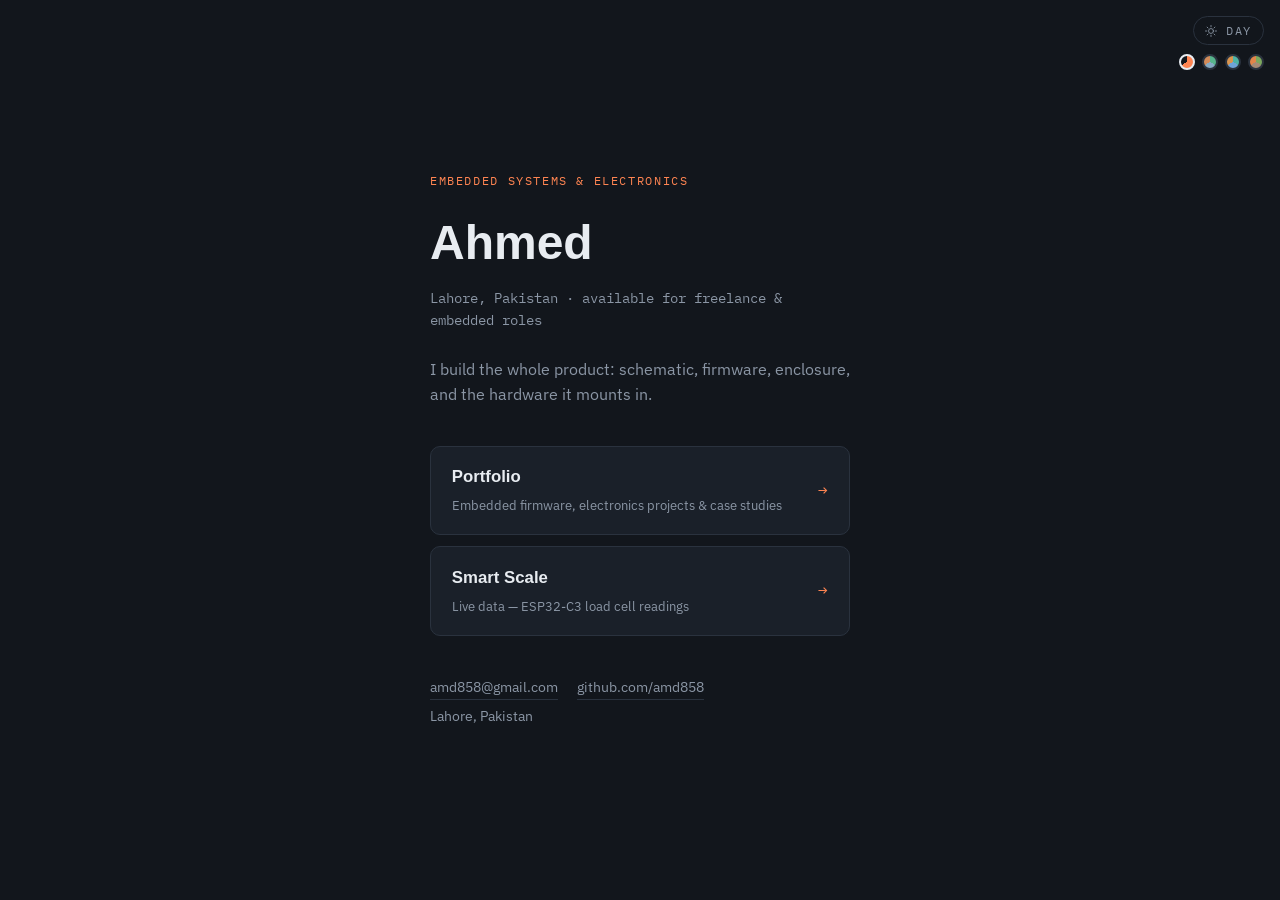
==== commit 7d057518: "Add live Smart Scale page; replace Parts Bin link with it New scale/ page reads the latest load cell" ====
--- a/index.html
+++ b/index.html
@@ -129,8 +129,8 @@
       <span class="t"><span class="name">Portfolio</span><span class="desc">Embedded firmware, electronics projects &amp; case studies</span></span>
       <span class="arrow">→</span>
     </a>
-    <a href="parts-bin/">
-      <span class="t"><span class="name">Parts Bin</span><span class="desc">Live app — electronic component price finder</span></span>
+    <a href="scale/">
+      <span class="t"><span class="name">Smart Scale</span><span class="desc">Live data — ESP32-C3 load cell readings</span></span>
       <span class="arrow">→</span>
     </a>
   </nav>
